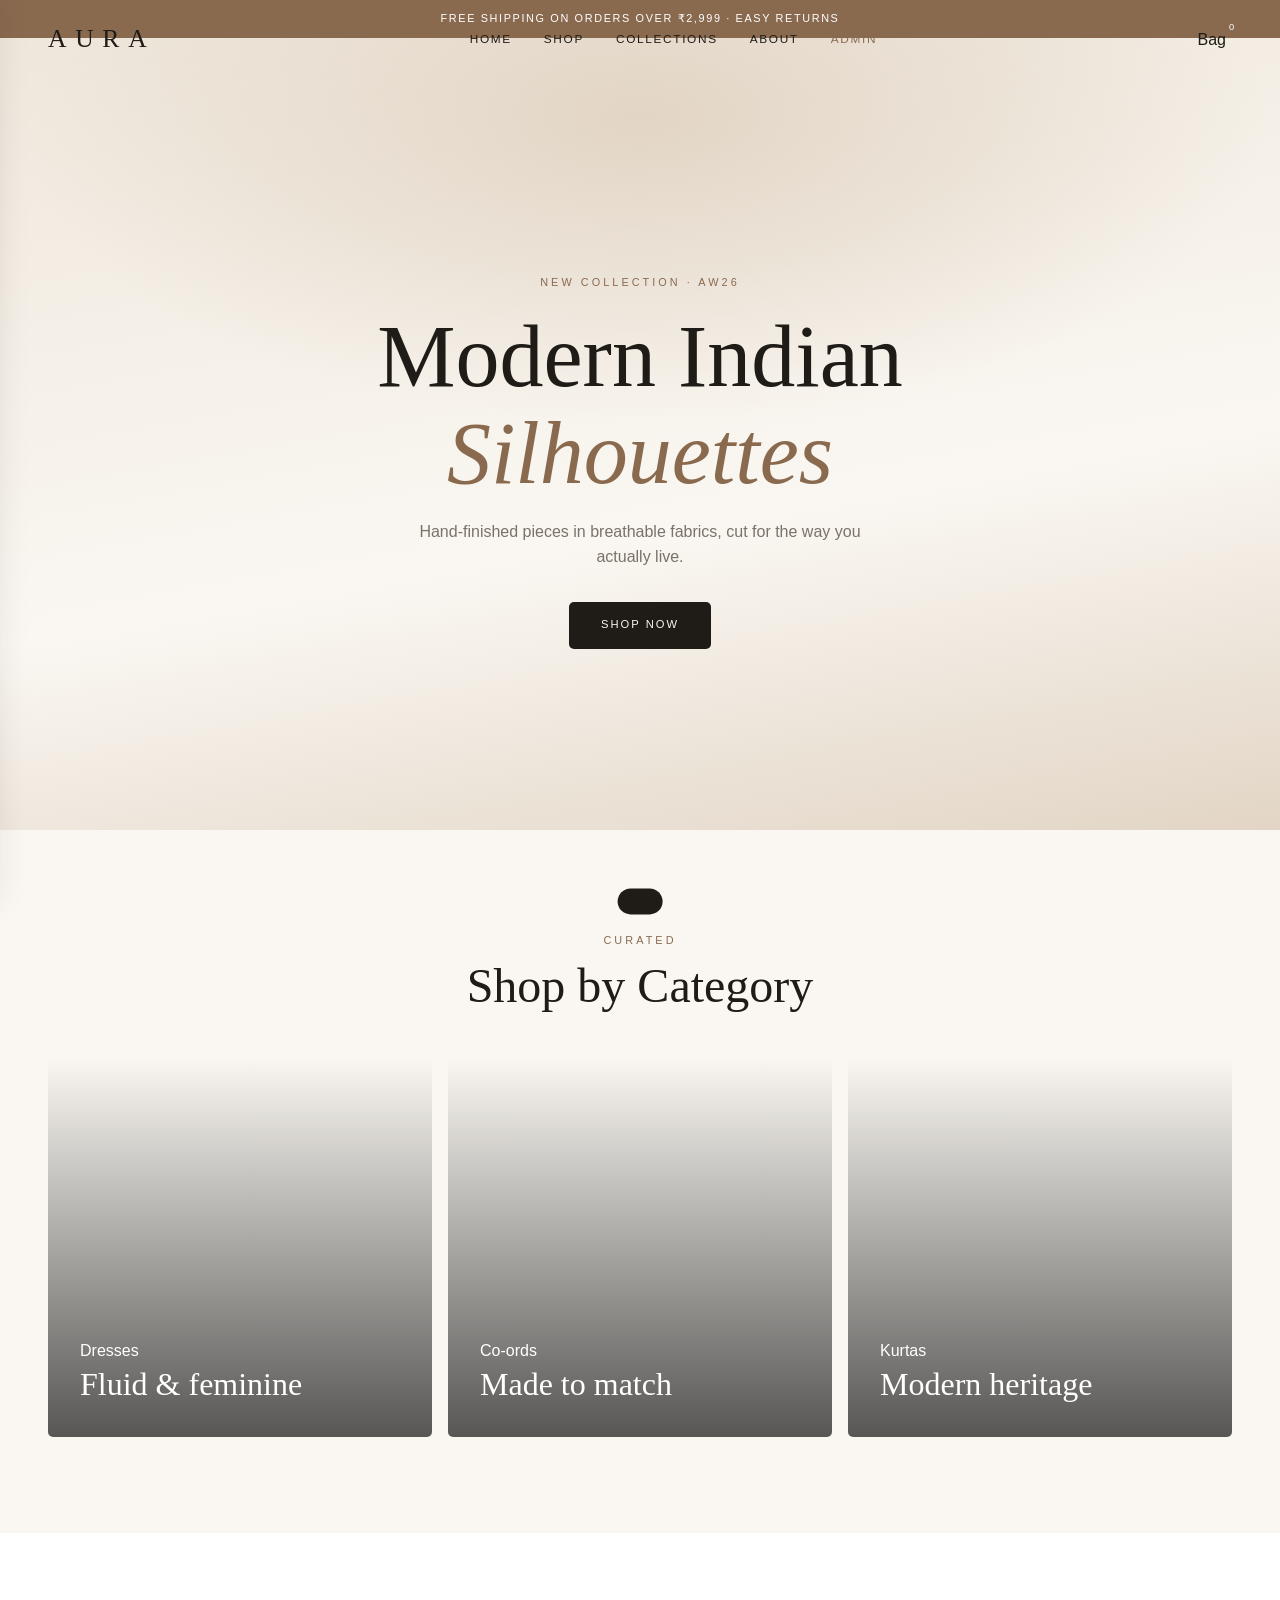
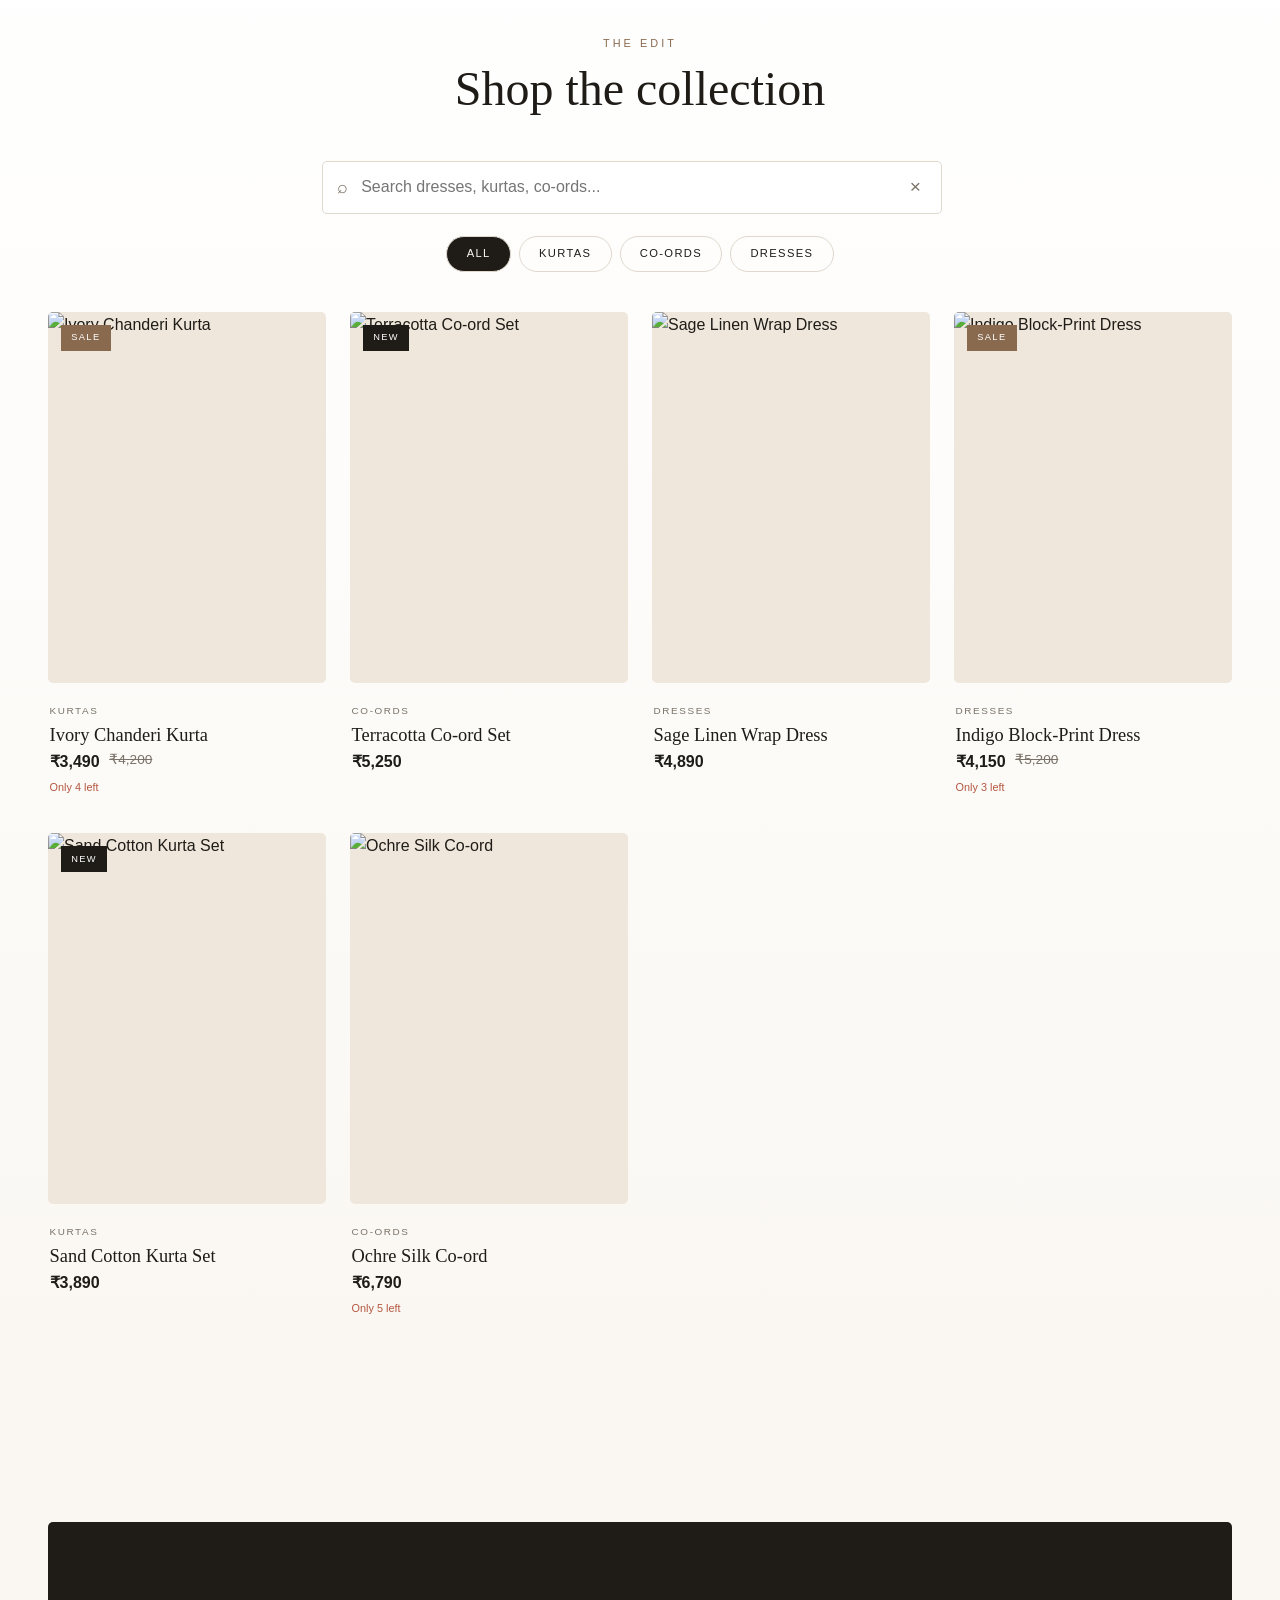
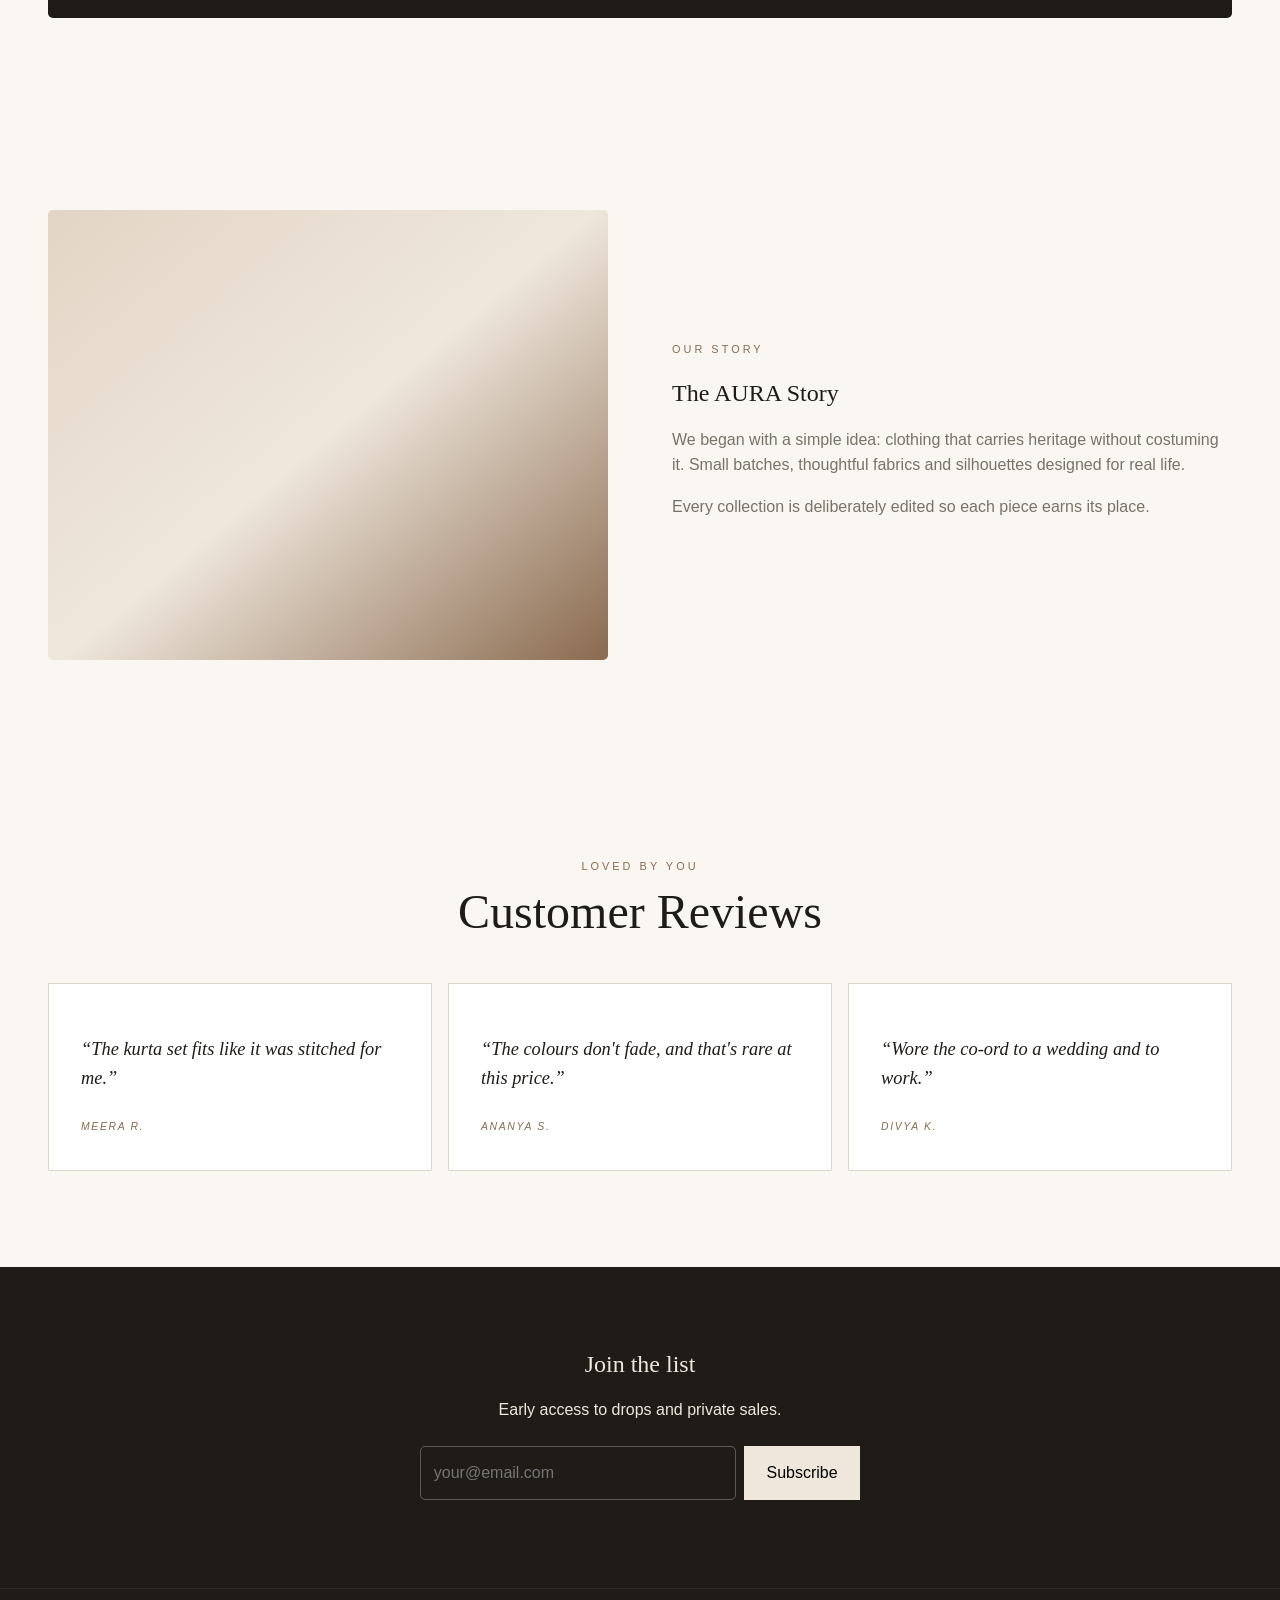
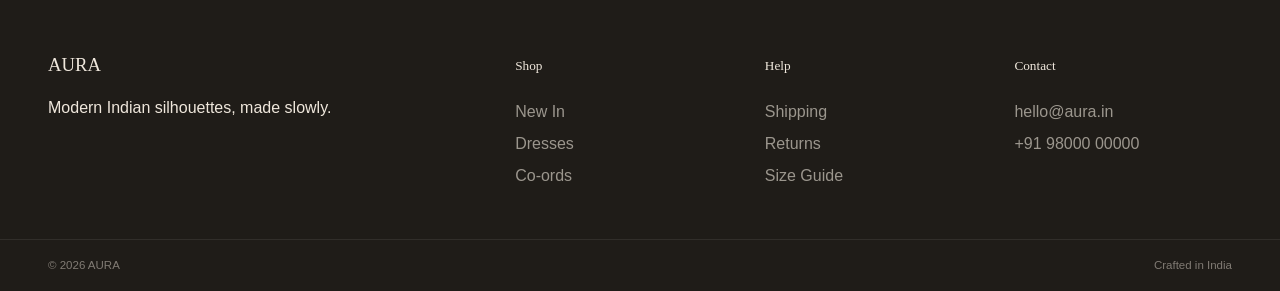
==== index.html @ de59f5c7 "second" ====
<!doctype html>
<html>
<head>
  <meta charset="utf-8">
  <meta name="viewport" content="width=device-width,initial-scale=1">
  <title>AURA — Modern Indian Silhouettes</title>
  <link rel="stylesheet" href="style.css">
</head>

<body>

<div class="promo-strip">
  Free shipping on orders over ₹2,999 · Easy returns
</div>

<header class="nav" id="nav">
  <div class="nav-inner">

    <button class="burger" id="menuBtn" aria-label="Open menu">☰</button>

    <a class="logo" href="#">AURA</a>

    <nav class="links">
      <a href="#">Home</a>
      <a href="#shop">Shop</a>
      <a href="#collections">Collections</a>
      <a href="#about">About</a>
      <a href="admin.html" class="admin-link">Admin</a>
    </nav>

    <button class="cart-btn" id="cartBtn">
      Bag <span class="cart-count" id="cartCount">0</span>
    </button>

  </div>
</header>

<section class="hero">
  <div class="hero-content">
    <span class="eyebrow">New Collection · AW26</span>

    <h1>
      Modern Indian<br>
      <em>Silhouettes</em>
    </h1>

    <p>
      Hand-finished pieces in breathable fabrics,
      cut for the way you actually live.
    </p>

    <a href="#shop" class="btn btn-solid">Shop Now</a>
  </div>
</section>

<section class="section" id="collections">

  <div class="section-head">
    <span class="eyebrow">Curated</span>
    <h2>Shop by Category</h2>
  </div>

  <div class="cat-grid">

    <a class="cat-card"
       style="background-image:url('https://images.unsplash.com/photo-1490481651871-ab68de25d43d?w=900&q=80')"
       href="#shop">

      <div>
        <span>Dresses</span>
        <h3>Fluid & feminine</h3>
      </div>

    </a>

    <a class="cat-card"
       style="background-image:url('https://images.unsplash.com/photo-1483985988355-763728e1935b?w=900&q=80')"
       href="#shop">

      <div>
        <span>Co-ords</span>
        <h3>Made to match</h3>
      </div>

    </a>

    <a class="cat-card"
       style="background-image:url('https://images.unsplash.com/photo-1524504388940-b1c1722653e1?w=900&q=80')"
       href="#shop">

      <div>
        <span>Kurtas</span>
        <h3>Modern heritage</h3>
      </div>

    </a>

  </div>

</section>


<section class="section alt" id="shop">

  <div class="section-head">
    <span class="eyebrow">The Edit</span>
    <h2>Shop the collection</h2>
  </div>

  <div class="shop-tools">

    <div class="search-wrap">
      <span>⌕</span>

      <input
        id="productSearch"
        type="search"
        placeholder="Search dresses, kurtas, co-ords..."
        autocomplete="off"
      >

      <button
        id="clearSearch"
        type="button"
        aria-label="Clear search">
        ×
      </button>

    </div>

    <span class="search-count" id="searchCount"></span>

  </div>

  <div class="filters" id="filters"></div>

  <div class="product-grid" id="productGrid"></div>

</section>


<section class="section">
  <div id="promo" class="promo"></div>
</section>


<section class="section story" id="about">

  <div class="story-img"></div>

  <div class="story-text">

    <span class="eyebrow">Our Story</span>

    <h2>The AURA Story</h2>

    <p>
      We began with a simple idea: clothing that carries heritage
      without costuming it. Small batches, thoughtful fabrics and
      silhouettes designed for real life.
    </p>

    <p>
      Every collection is deliberately edited so each piece earns
      its place.
    </p>

  </div>

</section>


<section class="section">

  <div class="section-head">
    <span class="eyebrow">Loved By You</span>
    <h2>Customer Reviews</h2>
  </div>

  <div class="reviews">

    <blockquote>
      <p>“The kurta set fits like it was stitched for me.”</p>
      <cite>Meera R.</cite>
    </blockquote>

    <blockquote>
      <p>“The colours don't fade, and that's rare at this price.”</p>
      <cite>Ananya S.</cite>
    </blockquote>

    <blockquote>
      <p>“Wore the co-ord to a wedding and to work.”</p>
      <cite>Divya K.</cite>
    </blockquote>

  </div>

</section>


<footer>

  <div class="newsletter">

    <h2>Join the list</h2>

    <p>
      Early access to drops and private sales.
    </p>

    <form
      class="nl-form"
      onsubmit="event.preventDefault();this.reset();alert('Subscribed ✓')">

      <input
        type="email"
        placeholder="your@email.com"
        required>

      <button>Subscribe</button>

    </form>

  </div>


  <div class="foot-grid">

    <div>
      <h3>AURA</h3>
      <p>Modern Indian silhouettes, made slowly.</p>
    </div>

    <div>
      <h5>Shop</h5>
      <a href="#shop">New In</a>
      <a href="#shop">Dresses</a>
      <a href="#shop">Co-ords</a>
    </div>

    <div>
      <h5>Help</h5>
      <a href="#">Shipping</a>
      <a href="#">Returns</a>
      <a href="#">Size Guide</a>
    </div>

    <div>
      <h5>Contact</h5>
      <a href="mailto:hello@aura.in">hello@aura.in</a>
      <a href="tel:+919800000000">+91 98000 00000</a>
    </div>

  </div>


  <div class="foot-bottom">
    <span>© 2026 AURA</span>
    <span>Crafted in India</span>
  </div>

</footer>


<!-- MOBILE MENU -->

<div class="mobile-menu" id="mobileMenu">

  <div class="mobile-menu-head">
    <strong>AURA</strong>
    <button id="closeMenu">×</button>
  </div>

  <a href="#">Home</a>
  <a href="#shop">Shop</a>
  <a href="#collections">Collections</a>
  <a href="#about">About</a>
  <a href="admin.html">Admin</a>

</div>


<!-- CART -->

<div class="overlay" id="overlay"></div>

<aside class="cart" id="cart">

  <div class="cart-head">
    <h3>Your Bag</h3>
    <button id="closeCart">×</button>
  </div>

  <div class="cart-body" id="cartBody"></div>

  <div class="cart-foot">

    <div class="cart-total">
      <span>Subtotal</span>
      <strong id="cartTotal">₹0</strong>
    </div>

    <button
      class="btn btn-solid"
      id="checkoutBtn"
      style="width:100%">
      Checkout via WhatsApp
    </button>

  </div>

</aside>


<!-- WHATSAPP CHECKOUT -->

<div class="checkout-modal" id="checkoutModal">

  <div class="checkout-card">

    <button class="modal-close" id="checkoutClose">×</button>

    <span class="eyebrow">Order on WhatsApp</span>

    <h2>Complete your order</h2>

    <p>
      Send your order to AURA on WhatsApp.
      We will confirm availability and share the
      payment / UPI details with you.
    </p>

    <label for="customerName">Name</label>
    <input
      id="customerName"
      placeholder="Your full name">

    <label for="customerPhone">Phone</label>
    <input
      id="customerPhone"
      type="tel"
      placeholder="10-digit mobile number">

    <label for="customerAddress">Delivery address</label>

    <textarea
      id="customerAddress"
      placeholder="House / street / city / PIN"></textarea>

    <button
      class="btn btn-solid"
      id="whatsappCheckout">
      Continue to WhatsApp
    </button>

    <small>
      No payment is collected on this demo checkout page.
    </small>

  </div>

</div>


<div class="toast" id="toast"></div>

<script src="app.js"></script>

</body>
</html>
---- style.css ----
/* AURA upgraded storefront + admin */
:root{--bone:#faf7f2;--sand:#efe7dc;--clay:#e2d5c5;--ink:#1f1c18;--muted:#7a7268;--line:#e0d8cd;--accent:#8a6a4f;--accent-dk:#6d523b;--sage:#9aa89a;--danger:#b4553f;--serif:'Cormorant Garamond',serif;--sans:'Jost',sans-serif;--r:5px}
*{box-sizing:border-box}html{scroll-behavior:smooth}body{margin:0;background:var(--bone);color:var(--ink);font-family:var(--sans);line-height:1.6}img{max-width:100%;display:block}a{text-decoration:none;color:inherit}button{font:inherit;cursor:pointer;border:0;background:none;color:inherit}
.eyebrow{font-size:.68rem;letter-spacing:.28em;text-transform:uppercase;color:var(--accent)}h1,h2,h3,h4,h5{font-family:var(--serif);font-weight:400;line-height:1.1}.btn{display:inline-block;padding:.9rem 2rem;letter-spacing:.18em;text-transform:uppercase;font-size:.7rem;border-radius:var(--r)}.btn-solid{background:var(--ink);color:var(--bone)}.btn-solid:hover{background:var(--accent)}
.nav{position:fixed;top:0;left:0;right:0;z-index:60;padding:1.2rem 0;transition:.3s}.nav.solid{background:#faf7f2ee;backdrop-filter:blur(12px);box-shadow:0 1px 0 var(--line)}.nav-inner{max-width:1280px;margin:auto;padding:0 3rem;display:flex;justify-content:space-between;align-items:center}.logo{font-family:var(--serif);font-size:1.6rem;letter-spacing:.34em}.links{display:flex;gap:2rem}.links a{font-size:.74rem;letter-spacing:.14em;text-transform:uppercase}.admin-link{color:var(--accent)}.cart-btn{position:relative}.cart-count{position:absolute;top:-7px;right:-8px;background:var(--accent);color:white;border-radius:20px;min-width:17px;height:17px;font-size:.58rem;display:grid;place-items:center}.burger{display:none}
.hero{min-height:88vh;display:grid;place-items:center;text-align:center;padding:7rem 1.2rem 4rem;background:radial-gradient(ellipse 70% 55% at 50% 10%,#e2d5c5,transparent 70%),linear-gradient(170deg,var(--sand),var(--bone) 60%,var(--clay))}.hero-content{max-width:720px}.hero h1{font-size:clamp(3rem,8vw,5.5rem);margin:1rem 0}.hero h1 em{color:var(--accent)}.hero p{max-width:480px;margin:0 auto 2rem;color:var(--muted)}
.section{max-width:1280px;margin:auto;padding:6rem 3rem}.section.alt{max-width:none;background:linear-gradient(#fff,var(--bone))}.section.alt>*{max-width:1280px;margin-left:auto;margin-right:auto}.section-head{text-align:center;margin-bottom:2.8rem}.section-head h2{font-size:3rem;margin:.5rem 0}.cat-grid{display:grid;grid-template-columns:repeat(3,1fr);gap:1rem}.cat-card{min-height:380px;background-size:cover;background-position:center;display:flex;align-items:end;padding:2rem;color:white;position:relative;overflow:hidden;border-radius:var(--r)}.cat-card:after{content:'';position:absolute;inset:0;background:linear-gradient(transparent,rgba(0,0,0,.65))}.cat-card div{position:relative;z-index:1}.cat-card h3{font-size:2rem;margin:.2rem 0}.filters{display:flex;justify-content:center;gap:.5rem;flex-wrap:wrap;margin-bottom:2.5rem}.chip{border:1px solid var(--line);padding:.5rem 1.2rem;border-radius:50px;font-size:.7rem;text-transform:uppercase;letter-spacing:.12em}.chip.on{background:var(--ink);color:var(--bone)}
.product-grid{display:grid;grid-template-columns:repeat(4,1fr);gap:1.5rem}.card-img{position:relative;aspect-ratio:3/4;overflow:hidden;background:var(--sand);border-radius:var(--r)}.card-img img{width:100%;height:100%;object-fit:cover;transition:.5s}.card:hover img{transform:scale(1.04)}.tag{position:absolute;z-index:2;top:.8rem;left:.8rem;background:var(--ink);color:white;padding:.35rem .65rem;font-size:.58rem;letter-spacing:.15em;text-transform:uppercase}.tag.sale{background:var(--accent)}.tag.limited{background:#6f765f}.add{position:absolute;z-index:3;bottom:.8rem;left:.8rem;right:.8rem;background:#faf7f2ee;padding:.8rem;text-transform:uppercase;letter-spacing:.16em;font-size:.65rem}.card-info{padding:.8rem .1rem}.card-cat{font-size:.62rem;letter-spacing:.16em;text-transform:uppercase;color:var(--muted)}.card-info h4{font-size:1.15rem;margin:.25rem 0}.price{display:flex;gap:.6rem}.price del{color:var(--muted);font-size:.85rem}.stock-note{font-size:.68rem;color:var(--danger);margin-top:.25rem}.promo{display:grid;grid-template-columns:1.3fr 1fr;gap:1rem;background:var(--ink);color:var(--bone);padding:3rem;border-radius:var(--r);align-items:center}.promo h2{font-size:3rem;margin:.5rem 0}.promo p{color:#efe7dcc0}.promo-media{min-height:260px;background-size:cover;background-position:center;border-radius:var(--r)}
.story{display:grid;grid-template-columns:1fr 1fr;gap:4rem;align-items:center}.story-img{min-height:450px;background:linear-gradient(140deg,var(--clay),var(--sand),var(--accent));border-radius:var(--r)}.story-text p{color:var(--muted)}
.reviews{display:grid;grid-template-columns:repeat(3,1fr);gap:1rem}blockquote{margin:0;background:#fff;border:1px solid var(--line);padding:2rem}blockquote p{font-family:var(--serif);font-size:1.15rem;font-style:italic}cite{font-size:.65rem;letter-spacing:.16em;text-transform:uppercase;color:var(--accent)}
footer{background:var(--ink);color:var(--sand)}.newsletter{text-align:center;padding:4rem 1rem;border-bottom:1px solid #ffffff14}.nl-form{display:flex;max-width:440px;margin:1.5rem auto;gap:.5rem}.nl-form input{flex:1;background:transparent;border:1px solid #ffffff44;padding:.8rem;color:white}.nl-form button{background:var(--sand);padding:.8rem 1.4rem;color:black}.foot-grid{max-width:1280px;margin:auto;padding:3rem;display:grid;grid-template-columns:2fr 1fr 1fr 1fr;gap:2rem}.foot-grid a{display:block;color:#efe7dc99;padding:.2rem 0}.foot-bottom{max-width:1280px;margin:auto;padding:1rem 3rem;border-top:1px solid #ffffff14;display:flex;justify-content:space-between;color:#efe7dc77;font-size:.72rem}
.overlay{position:fixed;inset:0;background:#1f1c1870;opacity:0;pointer-events:none;z-index:80;transition:.3s}.overlay.on{opacity:1;pointer-events:auto}.cart{position:fixed;right:0;top:0;bottom:0;width:min(420px,100%);background:var(--bone);z-index:90;transform:translateX(100%);transition:.4s;display:flex;flex-direction:column}.cart.on{transform:none}.cart-head,.cart-foot{padding:1.3rem 1.5rem;border-bottom:1px solid var(--line)}.cart-body{flex:1;overflow:auto;padding:1rem 1.5rem}.cart-item{display:flex;gap:1rem;padding:1rem 0;border-bottom:1px solid var(--line)}.cart-item img{width:65px;height:85px;object-fit:cover}.cart-total{display:flex;justify-content:space-between;margin-bottom:1rem}
.toast{position:fixed;bottom:1.5rem;left:50%;transform:translate(-50%,150%);background:var(--ink);color:var(--bone);padding:.8rem 1.4rem;border-radius:50px;z-index:200;transition:.3s}.toast.on{transform:translate(-50%,0)}

.promo-strip{background:var(--accent);color:white;text-align:center;padding:.65rem;font-size:.68rem;letter-spacing:.15em;text-transform:uppercase}
.detail{max-width:1200px;margin:auto;padding:8rem 3rem 5rem;display:grid;grid-template-columns:1.1fr .9fr;gap:4rem}.gallery-main{aspect-ratio:4/5;background:var(--sand);overflow:hidden}.gallery-main img{width:100%;height:100%;object-fit:cover}.thumbs{display:flex;gap:.6rem;margin-top:.7rem;overflow:auto}.thumbs button{width:76px;height:96px;flex:0 0 auto;border:1px solid transparent;padding:0}.thumbs button.active{border-color:var(--accent)}.thumbs img{width:100%;height:100%;object-fit:cover}.detail-info h1{font-size:3.2rem;margin:.5rem 0}.detail-price{font-size:1.2rem;margin:1rem 0}.detail-old{color:var(--muted);text-decoration:line-through;margin-left:.5rem}.detail-desc{color:var(--muted);margin:1.5rem 0}.stock{padding:.7rem 1rem;background:#f0e8df;margin:1rem 0;font-size:.75rem}.qty-row{display:flex;gap:.7rem;margin:1rem 0}.qty-control{display:flex;border:1px solid var(--line)}.qty-control button,.qty-control span{width:38px;height:46px;display:grid;place-items:center}.size-grid{display:flex;gap:.5rem;flex-wrap:wrap}.size-btn{border:1px solid var(--line);padding:.6rem 1rem}.size-btn.active{border-color:var(--ink);background:var(--ink);color:white}.related{padding-top:1rem}

.admin-body{background:var(--bone)}.abar{position:sticky;top:0;z-index:30;background:var(--ink);color:var(--sand);padding:1rem 3rem;display:flex;align-items:center;justify-content:space-between}.abar .logo{font-size:1.25rem}.wrap-admin{max-width:1380px;margin:auto;padding:2rem 3rem}.admin-nav{display:flex;gap:.5rem;overflow:auto;margin-bottom:1.5rem}.admin-tab{padding:.65rem 1rem;border:1px solid var(--line);font-size:.68rem;letter-spacing:.12em;text-transform:uppercase;white-space:nowrap}.admin-tab.on{background:var(--ink);color:var(--bone)}.dashboard{display:grid;grid-template-columns:repeat(5,1fr);gap:.8rem;margin-bottom:1.5rem}.stat{background:white;border:1px solid var(--line);padding:1.1rem;border-radius:var(--r)}.stat strong{display:block;font-family:var(--serif);font-size:1.8rem;color:var(--accent)}.stat span{font-size:.62rem;letter-spacing:.15em;text-transform:uppercase;color:var(--muted)}.admin-grid{display:grid;grid-template-columns:380px 1fr;gap:1.2rem}.panel{background:white;border:1px solid var(--line);border-radius:var(--r);padding:1.4rem}.panel h2{font-size:1.6rem;margin:0 0 .25rem}.sub{color:var(--muted);font-size:.78rem;margin-bottom:1rem}label{display:block;font-size:.62rem;letter-spacing:.15em;text-transform:uppercase;color:var(--muted);margin:.8rem 0 .3rem}input,select,textarea{width:100%;padding:.7rem .8rem;border:1px solid var(--line);background:var(--bone);font:inherit;color:var(--ink);border-radius:var(--r)}textarea{min-height:90px;resize:vertical}.row{display:grid;grid-template-columns:1fr 1fr;gap:.7rem}.btn-row{display:flex;gap:.5rem;margin-top:1rem}.btn-row button{flex:1;padding:.8rem;text-transform:uppercase;font-size:.65rem;letter-spacing:.14em}.primary{background:var(--ink);color:white}.secondary{border:1px solid var(--line)}.image-list{display:grid;gap:.5rem}.image-row{display:grid;grid-template-columns:1fr 70px;gap:.5rem;align-items:center}.image-row img{width:70px;height:80px;object-fit:cover}.table-wrap{overflow:auto}table{width:100%;border-collapse:collapse;background:white}th{font-size:.6rem;letter-spacing:.14em;text-transform:uppercase;color:var(--muted);background:var(--bone);padding:.8rem;text-align:left}td{border-top:1px solid var(--line);padding:.7rem;font-size:.8rem;vertical-align:middle}td img{width:45px;height:58px;object-fit:cover}.mini{border:1px solid var(--line);padding:.35rem .6rem;font-size:.62rem;text-transform:uppercase;margin:.1rem}.danger:hover{border-color:var(--danger);color:var(--danger)}.campaign-card{border:1px solid var(--line);padding:1rem;margin-bottom:.7rem}.campaign-card strong{font-family:var(--serif);font-size:1.2rem}.campaign-meta{font-size:.7rem;color:var(--muted)}.switch{width:42px;height:23px;border-radius:20px;background:var(--line);position:relative}.switch:after{content:'';position:absolute;width:17px;height:17px;left:3px;top:3px;background:white;border-radius:50%;transition:.2s}.switch.on{background:var(--sage)}.switch.on:after{transform:translateX(19px)}
@media(max-width:950px){.product-grid{grid-template-columns:repeat(2,1fr)}.admin-grid,.detail,.promo,.story{grid-template-columns:1fr}.dashboard{grid-template-columns:repeat(2,1fr)}.cat-grid,.reviews{grid-template-columns:1fr}.nav-inner,.foot-grid,.wrap-admin{padding-left:1.2rem;padding-right:1.2rem}.links{display:none}.burger{display:block}.section{padding:4rem 1.2rem}}
@media(max-width:600px){.product-grid{grid-template-columns:repeat(2,1fr);gap:.7rem}.dashboard{grid-template-columns:1fr 1fr}.detail{padding:7rem 1rem 3rem}.detail-info h1{font-size:2.4rem}.nl-form{flex-direction:column}}

/* ===== AURA FUNCTIONAL UI ADDITIONS — PRESERVE ORIGINAL VISUAL STYLE ===== */

/* Search */
.shop-tools{
  max-width:1280px;
  margin:0 auto 1.4rem;
  display:flex;
  align-items:center;
  justify-content:center;
  gap:1rem;
}
.search-wrap{
  width:min(620px,100%);
  display:flex;
  align-items:center;
  gap:.6rem;
  border:1px solid var(--line);
  background:#fff;
  padding:0 .9rem;
  border-radius:var(--r);
}
.search-wrap span{
  color:var(--muted);
  font-size:1.15rem;
}
.search-wrap input{
  flex:1;
  min-width:0;
  border:0;
  outline:0;
  background:transparent;
  padding:.8rem .2rem;
  font:inherit;
  color:var(--ink);
}
.search-wrap input:focus{box-shadow:none}
.search-wrap button{
  color:var(--muted);
  font-size:1.2rem;
  padding:.2rem .35rem;
}
.search-count{
  color:var(--muted);
  font-size:.68rem;
  letter-spacing:.08em;
  white-space:nowrap;
}
.no-results{
  grid-column:1/-1;
  text-align:center;
  padding:4rem 1rem;
  border:1px solid var(--line);
  background:#fff;
}
.no-results h3{font-size:2rem;margin:.2rem 0}
.no-results p{color:var(--muted);margin:.3rem 0 1.2rem}

/* Mobile drawer — same AURA palette and typography */
.mobile-menu{
  position:fixed;
  top:0;
  left:0;
  bottom:0;
  width:min(340px,86vw);
  z-index:100;
  background:var(--bone);
  padding:1.4rem 1.2rem;
  transform:translateX(-105%);
  transition:transform .3s ease;
  box-shadow:10px 0 35px rgba(31,28,24,.12);
  overflow-y:auto;
}
.mobile-menu.on{transform:translateX(0)}
.mobile-menu-head{
  display:flex;
  align-items:center;
  justify-content:space-between;
  padding:.2rem 0 1.2rem;
  border-bottom:1px solid var(--line);
  margin-bottom:.5rem;
}
.mobile-menu-head strong{
  font-family:var(--serif);
  font-size:1.5rem;
  letter-spacing:.24em;
  font-weight:400;
}
.mobile-menu-head button{
  font-size:1.7rem;
  line-height:1;
  padding:.2rem .35rem;
}
.mobile-menu a{
  display:block;
  padding:1rem .2rem;
  border-bottom:1px solid var(--line);
  font-size:.72rem;
  letter-spacing:.15em;
  text-transform:uppercase;
}
.mobile-menu a:hover{color:var(--accent)}

/* WhatsApp checkout modal */
.checkout-modal{
  position:fixed;
  inset:0;
  z-index:120;
  display:grid;
  place-items:center;
  padding:1rem;
  background:#1f1c1870;
  opacity:0;
  visibility:hidden;
  pointer-events:none;
  transition:.25s ease;
}
.checkout-modal.on{
  opacity:1;
  visibility:visible;
  pointer-events:auto;
}
.checkout-card{
  position:relative;
  width:min(500px,100%);
  max-height:92vh;
  overflow:auto;
  background:var(--bone);
  border:1px solid var(--line);
  border-radius:var(--r);
  padding:2rem;
  box-shadow:0 20px 60px rgba(31,28,24,.18);
}
.checkout-card h2{
  font-size:2.5rem;
  margin:.45rem 0;
}
.checkout-card p{
  color:var(--muted);
  font-size:.82rem;
  line-height:1.7;
}
.checkout-card label{
  margin-top:1rem;
}
.checkout-card input,
.checkout-card textarea{
  background:#fff;
}
.checkout-card textarea{min-height:105px}
.checkout-card .btn{
  width:100%;
  margin-top:1.1rem;
}
.checkout-card small{
  display:block;
  margin-top:.7rem;
  color:var(--muted);
  font-size:.65rem;
}
.modal-close{
  position:absolute;
  top:.8rem;
  right:.9rem;
  font-size:1.5rem;
  padding:.25rem;
}

/* Keep filter row usable on narrow screens */
@media(max-width:600px){
  .shop-tools{
    display:block;
    margin-bottom:1rem;
  }
  .search-wrap{width:100%}
  .search-count{
    display:block;
    margin-top:.55rem;
  }
  .filters{
    justify-content:flex-start;
    flex-wrap:nowrap;
    overflow-x:auto;
    overflow-y:hidden;
    padding-bottom:.4rem;
    scrollbar-width:none;
  }
  .filters::-webkit-scrollbar{display:none}
  .chip{flex:0 0 auto}

  .cart{
    width:min(420px,92vw);
  }
  .checkout-card{
    padding:1.5rem;
  }
  .checkout-card h2{
    font-size:2.15rem;
  }
}

/* Extra-small phones: preserve two-column catalogue without crushing cards */
@media(max-width:380px){
  .product-grid{gap:.55rem}
  .card-info h4{font-size:1rem}
  .price{font-size:.9rem}
  .card-cat{font-size:.56rem}
}
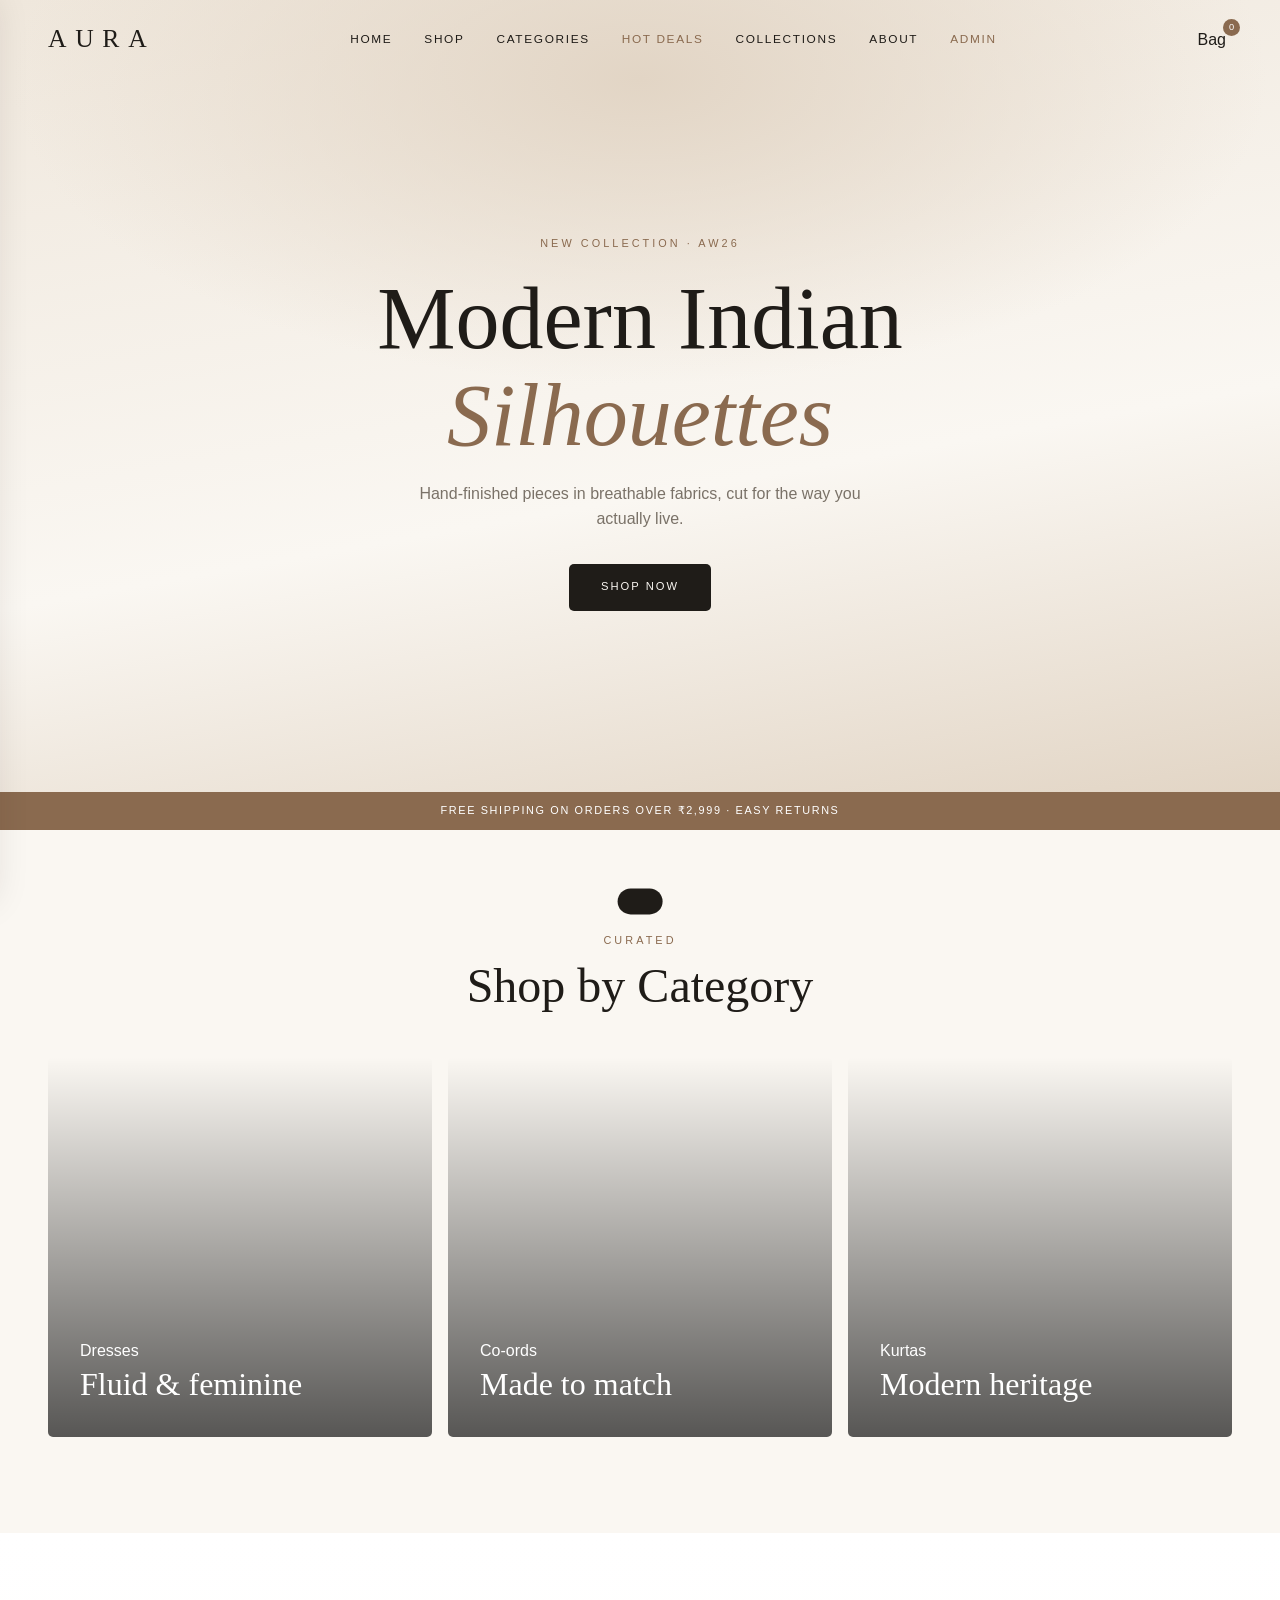
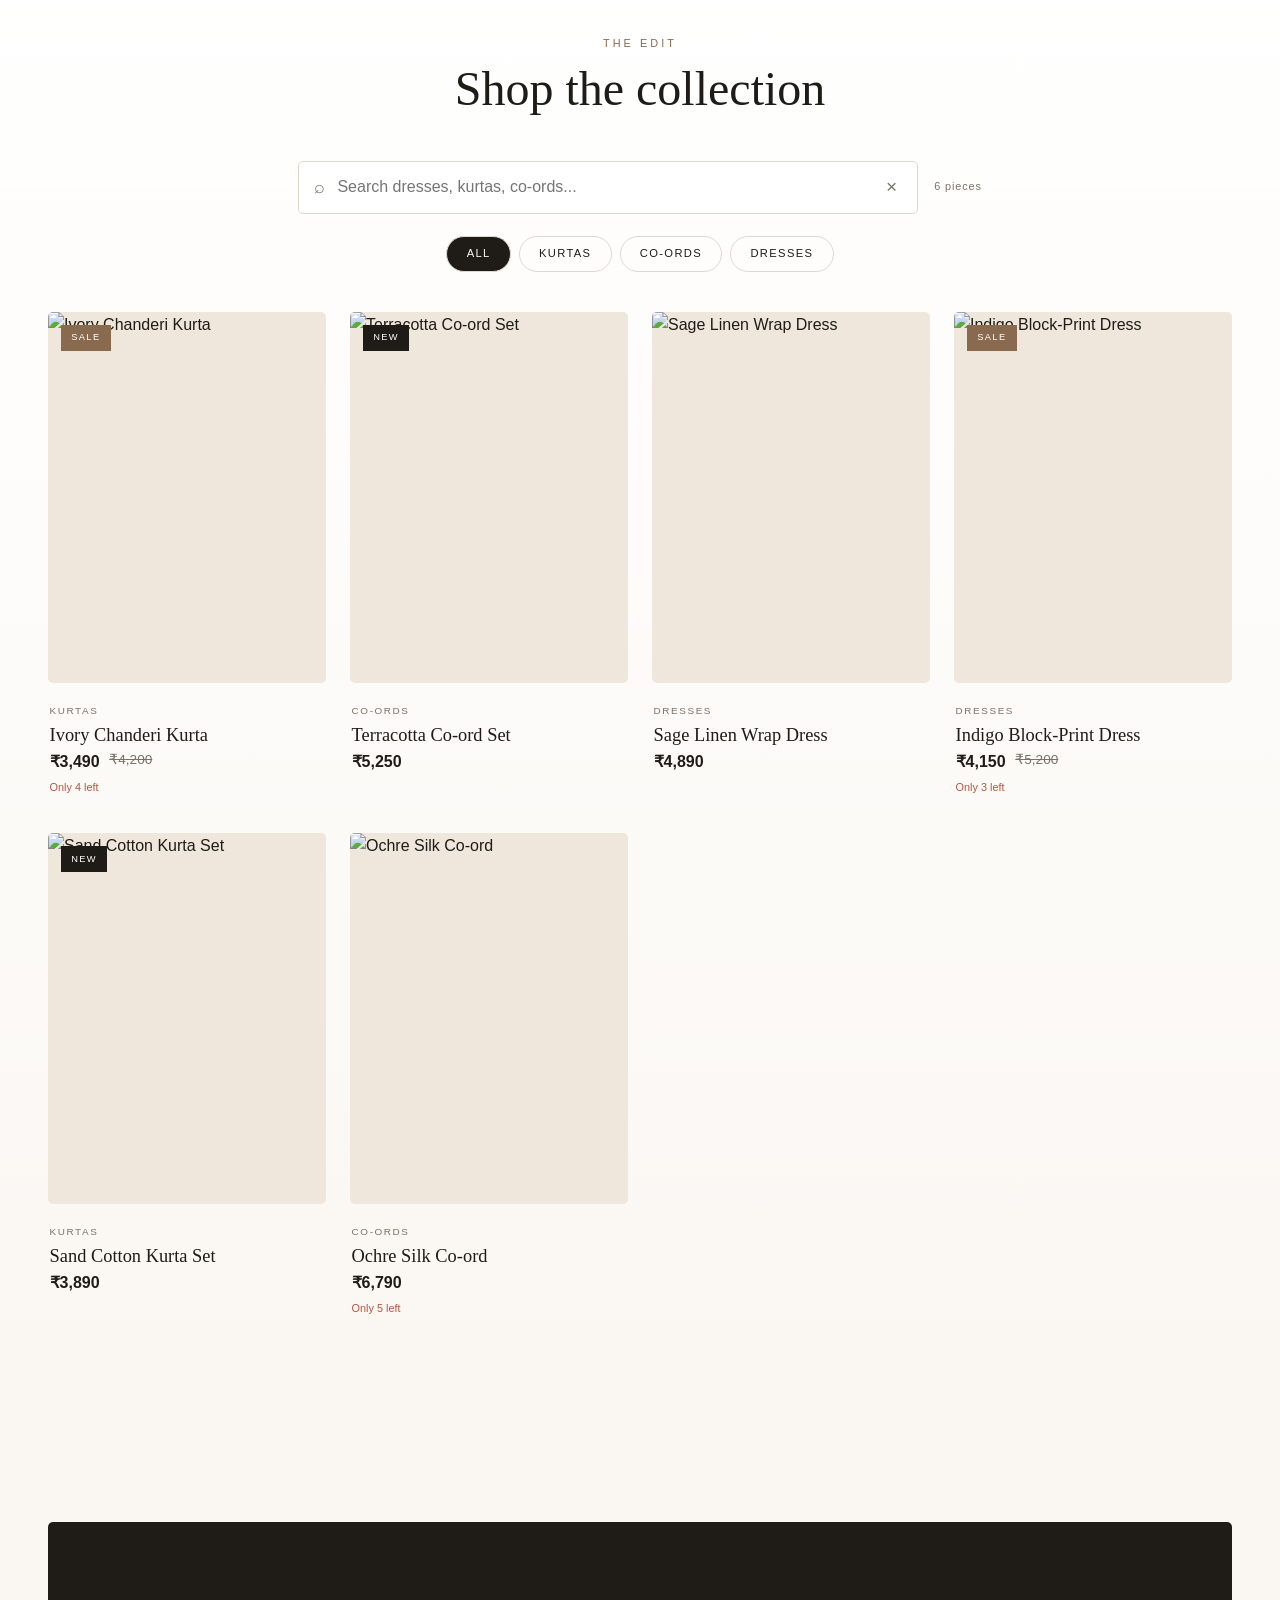
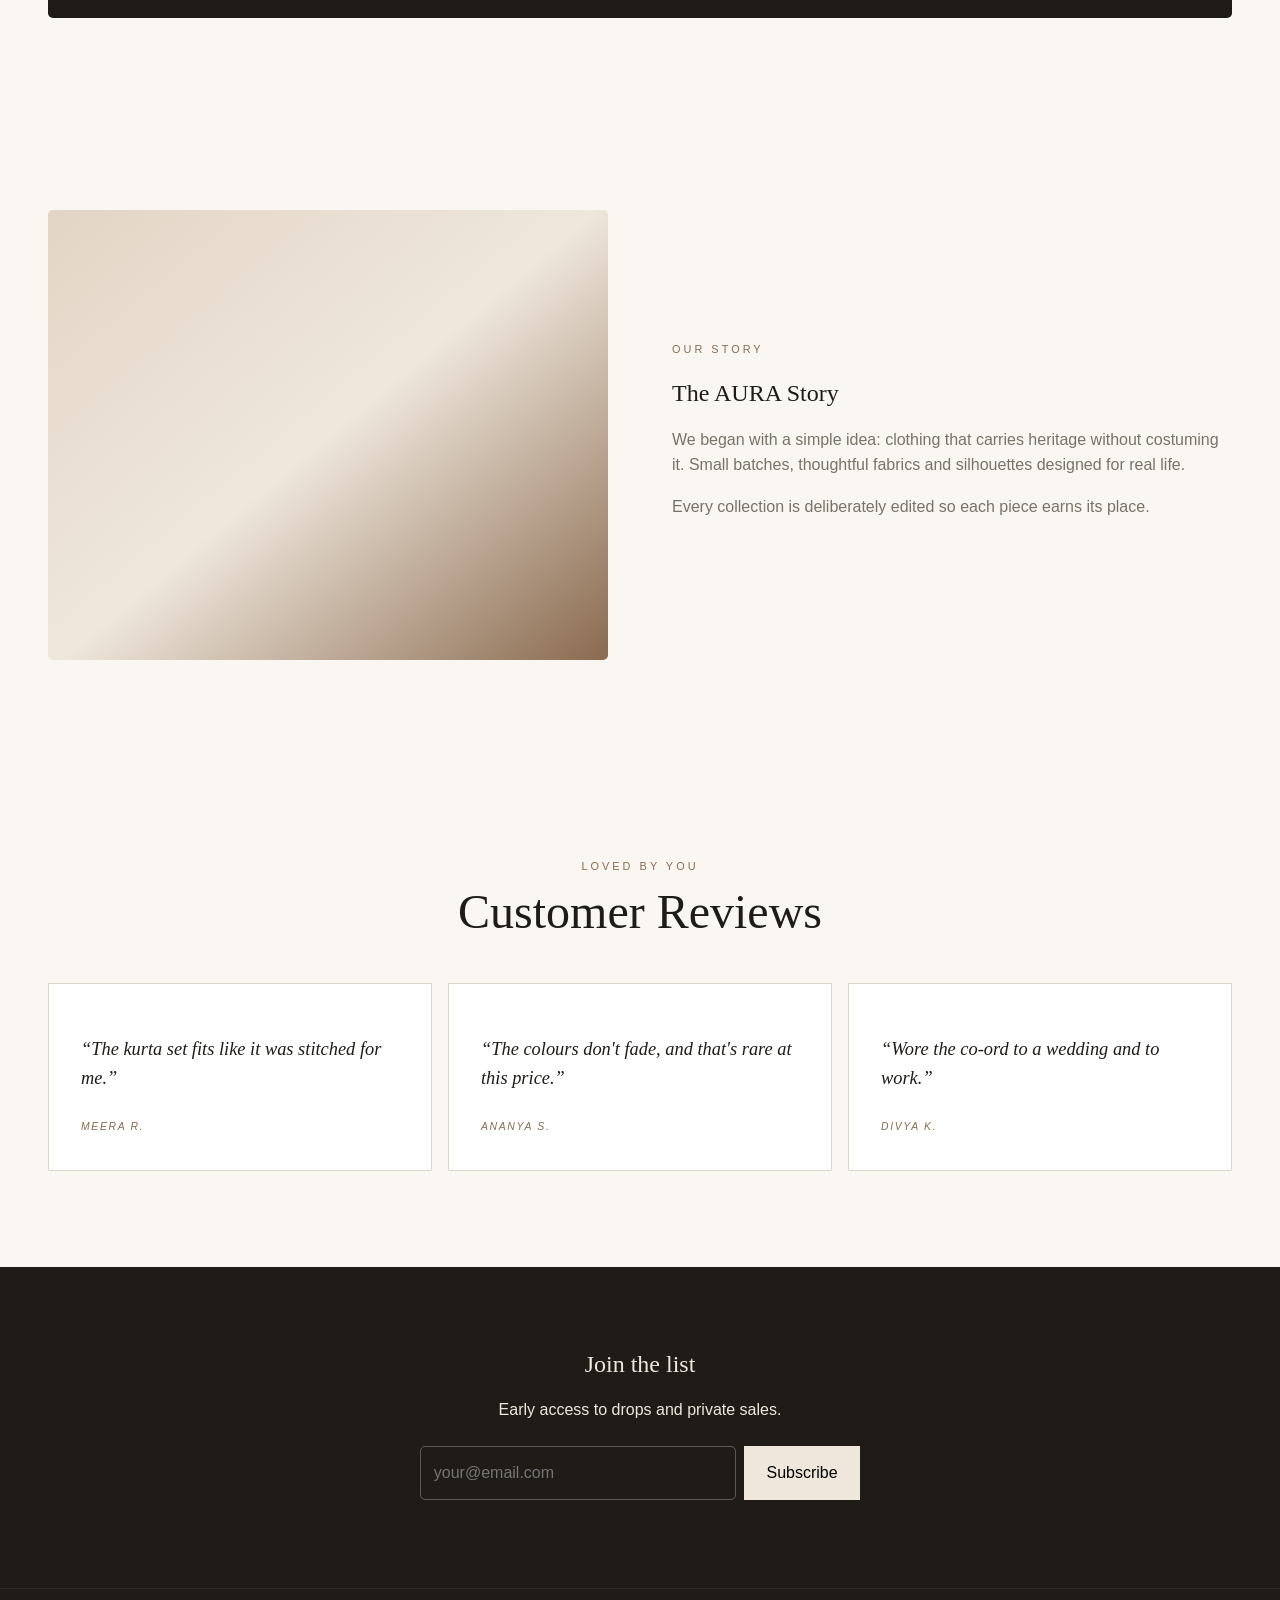
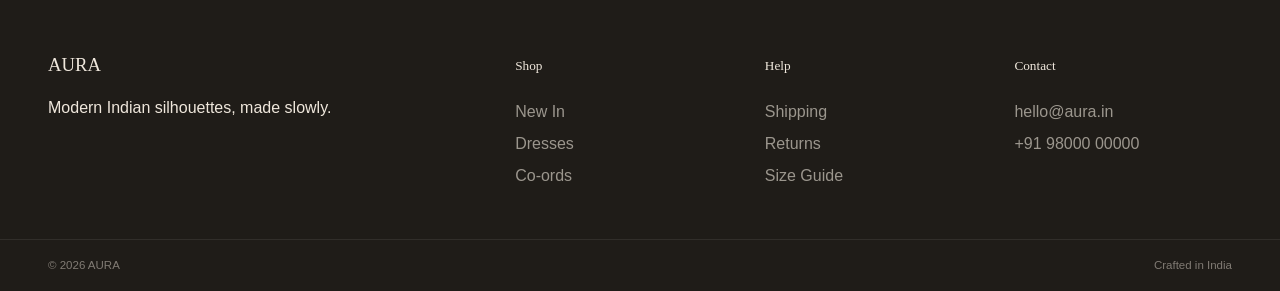
==== commit 21dbe47c: "3rd" ====
--- a/index.html
+++ b/index.html
@@ -9,9 +9,7 @@
 
 <body>
 
-<div class="promo-strip">
-  Free shipping on orders over ₹2,999 · Easy returns
-</div>
+
 
 <header class="nav" id="nav">
   <div class="nav-inner">
@@ -23,6 +21,8 @@
     <nav class="links">
       <a href="#">Home</a>
       <a href="#shop">Shop</a>
+      <button class="nav-category-btn" type="button" data-category-toggle>Categories</button>
+      <a href="hot-deals.html" class="hot-deals-link">Hot Deals</a>
       <a href="#collections">Collections</a>
       <a href="#about">About</a>
       <a href="admin.html" class="admin-link">Admin</a>
@@ -50,9 +50,22 @@
     </p>
 
     <a href="#shop" class="btn btn-solid">Shop Now</a>
-  </div>
-</section>
-
+    <div></div>
+    
+  </div>
+</section>
+<div class="promo-strip">
+  Free shipping on orders over ₹2,999 · Easy returns
+</div>
+
+<!-- DESKTOP CATEGORIES -->
+<div class="category-panel" id="categoryPanel">
+  <div class="category-panel-inner">
+    <div><strong>Women</strong><span>Everyday and occasion dressing</span><button data-category="Dresses">Dresses</button><button data-category="Kurtas">Kurtas</button><button data-category="Co-ords">Co-ords</button></div>
+    <div><strong>Collections</strong><span>Browse the AURA edit</span><button data-category="Dresses">Dresses</button><button data-category="Co-ords">Co-ords</button><button data-category="Kurtas">Kurtas</button></div>
+    <div><strong>Shop</strong><span>Quick ways to explore</span><button data-category="All">All pieces</button><button data-open-hot-deals>Hot Deals</button><a href="#collections">Shop by category</a></div>
+  </div>
+</div>
 <section class="section" id="collections">
 
   <div class="section-head">
@@ -274,6 +287,7 @@
 
   <a href="#">Home</a>
   <a href="#shop">Shop</a>
+  <div class="mobile-category-group"><button class="mobile-category-toggle" type="button">Categories <span>+</span></button><div class="mobile-category-list"><button data-category="Dresses">Dresses</button><button data-category="Kurtas">Kurtas</button><button data-category="Co-ords">Co-ords</button><button data-category="All">All pieces</button><a href="hot-deals.html">Hot Deals</a></div></div>
   <a href="#collections">Collections</a>
   <a href="#about">About</a>
   <a href="admin.html">Admin</a>
@@ -342,11 +356,23 @@
       type="tel"
       placeholder="10-digit mobile number">
 
+    <label for="customerEmail">Email</label>
+    <input id="customerEmail" type="email" placeholder="you@example.com">
+
     <label for="customerAddress">Delivery address</label>
 
     <textarea
       id="customerAddress"
-      placeholder="House / street / city / PIN"></textarea>
+      placeholder="House / street / area"></textarea>
+
+    <label for="customerCity">City *</label>
+    <input id="customerCity" placeholder="City">
+
+    <label for="customerState">State *</label>
+    <input id="customerState" placeholder="State">
+
+    <label for="customerPin">PIN *</label>
+    <input id="customerPin" inputmode="numeric" maxlength="6" placeholder="6-digit PIN">
 
     <button
       class="btn btn-solid"
--- a/style.css
+++ b/style.css
@@ -226,3 +226,36 @@
   .price{font-size:.9rem}
   .card-cat{font-size:.56rem}
 }
+
+/* ===== CATEGORY NAVIGATION + HOT DEALS — SAME AURA STYLING ===== */
+body{overflow-x:hidden}
+.nav-category-btn{font-size:.74rem;letter-spacing:.14em;text-transform:uppercase;padding:0;color:inherit}
+.hot-deals-link{color:var(--accent)!important}
+.category-panel{position:fixed;top:78px;left:0;right:0;z-index:55;background:var(--bone);border-top:1px solid var(--line);border-bottom:1px solid var(--line);box-shadow:0 18px 40px rgba(31,28,24,.12);opacity:0;visibility:hidden;pointer-events:none;transform:translateY(-8px);transition:.22s ease}
+.category-panel.on{opacity:1;visibility:visible;pointer-events:auto;transform:none}
+.category-panel-inner{max-width:1280px;margin:auto;padding:1.8rem 3rem;display:grid;grid-template-columns:repeat(3,1fr);gap:2rem}
+.category-panel-inner>div{display:flex;flex-direction:column;align-items:flex-start}
+.category-panel-inner strong{font-family:var(--serif);font-size:1.25rem;font-weight:400;margin-bottom:.15rem}
+.category-panel-inner span{font-size:.65rem;color:var(--muted);margin-bottom:.55rem}
+.category-panel-inner button,.category-panel-inner a{font-size:.7rem;letter-spacing:.1em;text-transform:uppercase;padding:.28rem 0;color:var(--ink)}
+.category-panel-inner button:hover,.category-panel-inner a:hover{color:var(--accent)}
+.mobile-category-group{border-bottom:1px solid var(--line)}
+.mobile-category-toggle{display:flex!important;width:100%;justify-content:space-between;align-items:center;padding:1rem .2rem!important;border:0!important}
+.mobile-category-list{display:none;padding:0 0 .5rem .8rem}
+.mobile-category-group.on .mobile-category-list{display:block}
+.mobile-category-list button,.mobile-category-list a{display:block;width:100%;text-align:left;padding:.7rem .2rem;border:0;font-size:.68rem;letter-spacing:.12em;text-transform:uppercase;color:var(--muted)}
+.mobile-category-list button:hover,.mobile-category-list a:hover{color:var(--accent)}
+.deals-page{padding-top:10rem;min-height:70vh}
+.deals-intro{color:var(--muted);max-width:520px;margin:.8rem auto 1rem}
+.deals-page .section-head h1{font-size:clamp(3rem,7vw,5rem);margin:.5rem 0}
+.deals-page .product-grid{margin-top:2rem}
+
+@media(max-width:950px){
+  .category-panel{display:none}
+  .nav-category-btn,.hot-deals-link{display:none}
+}
+@media(max-width:600px){
+  .deals-page{padding-top:7rem;padding-left:1rem;padding-right:1rem}
+  .deals-page .section-head{margin-bottom:1.8rem}
+  .deals-page .product-grid{margin-top:1rem}
+}
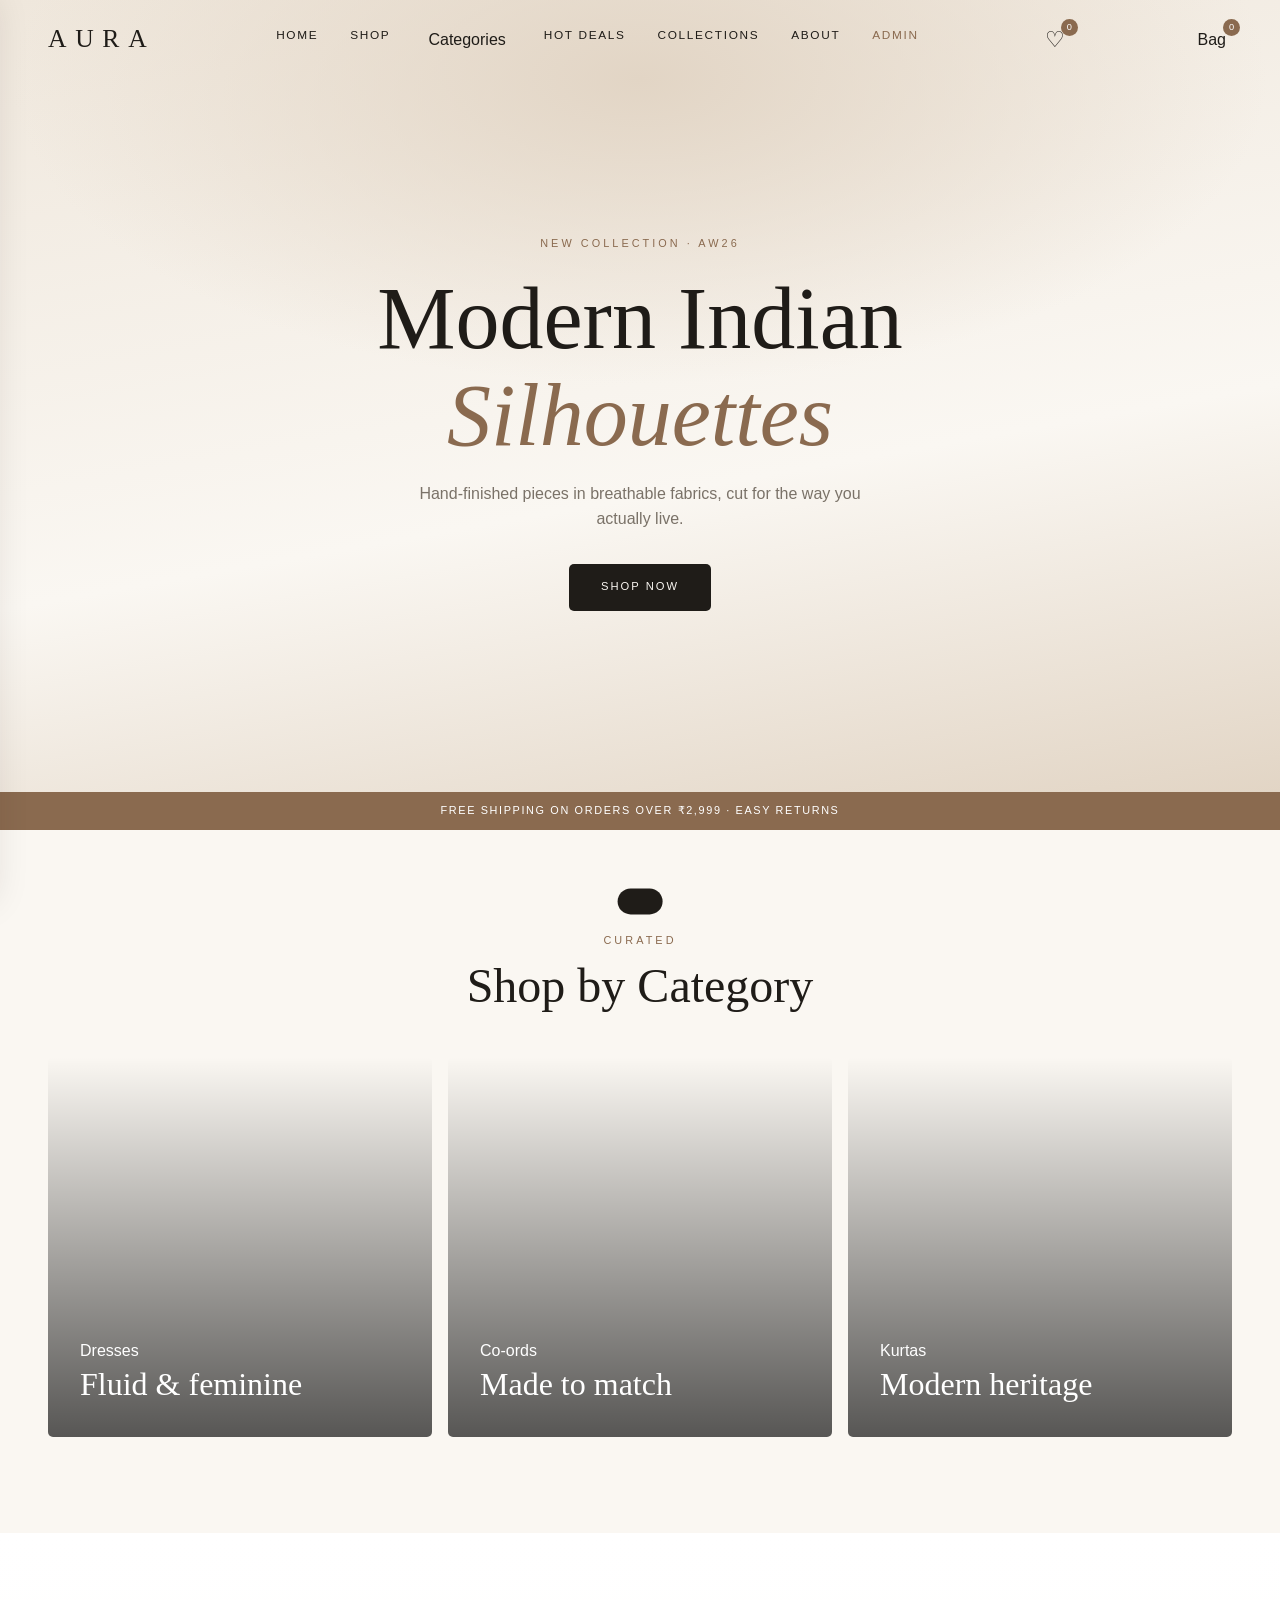
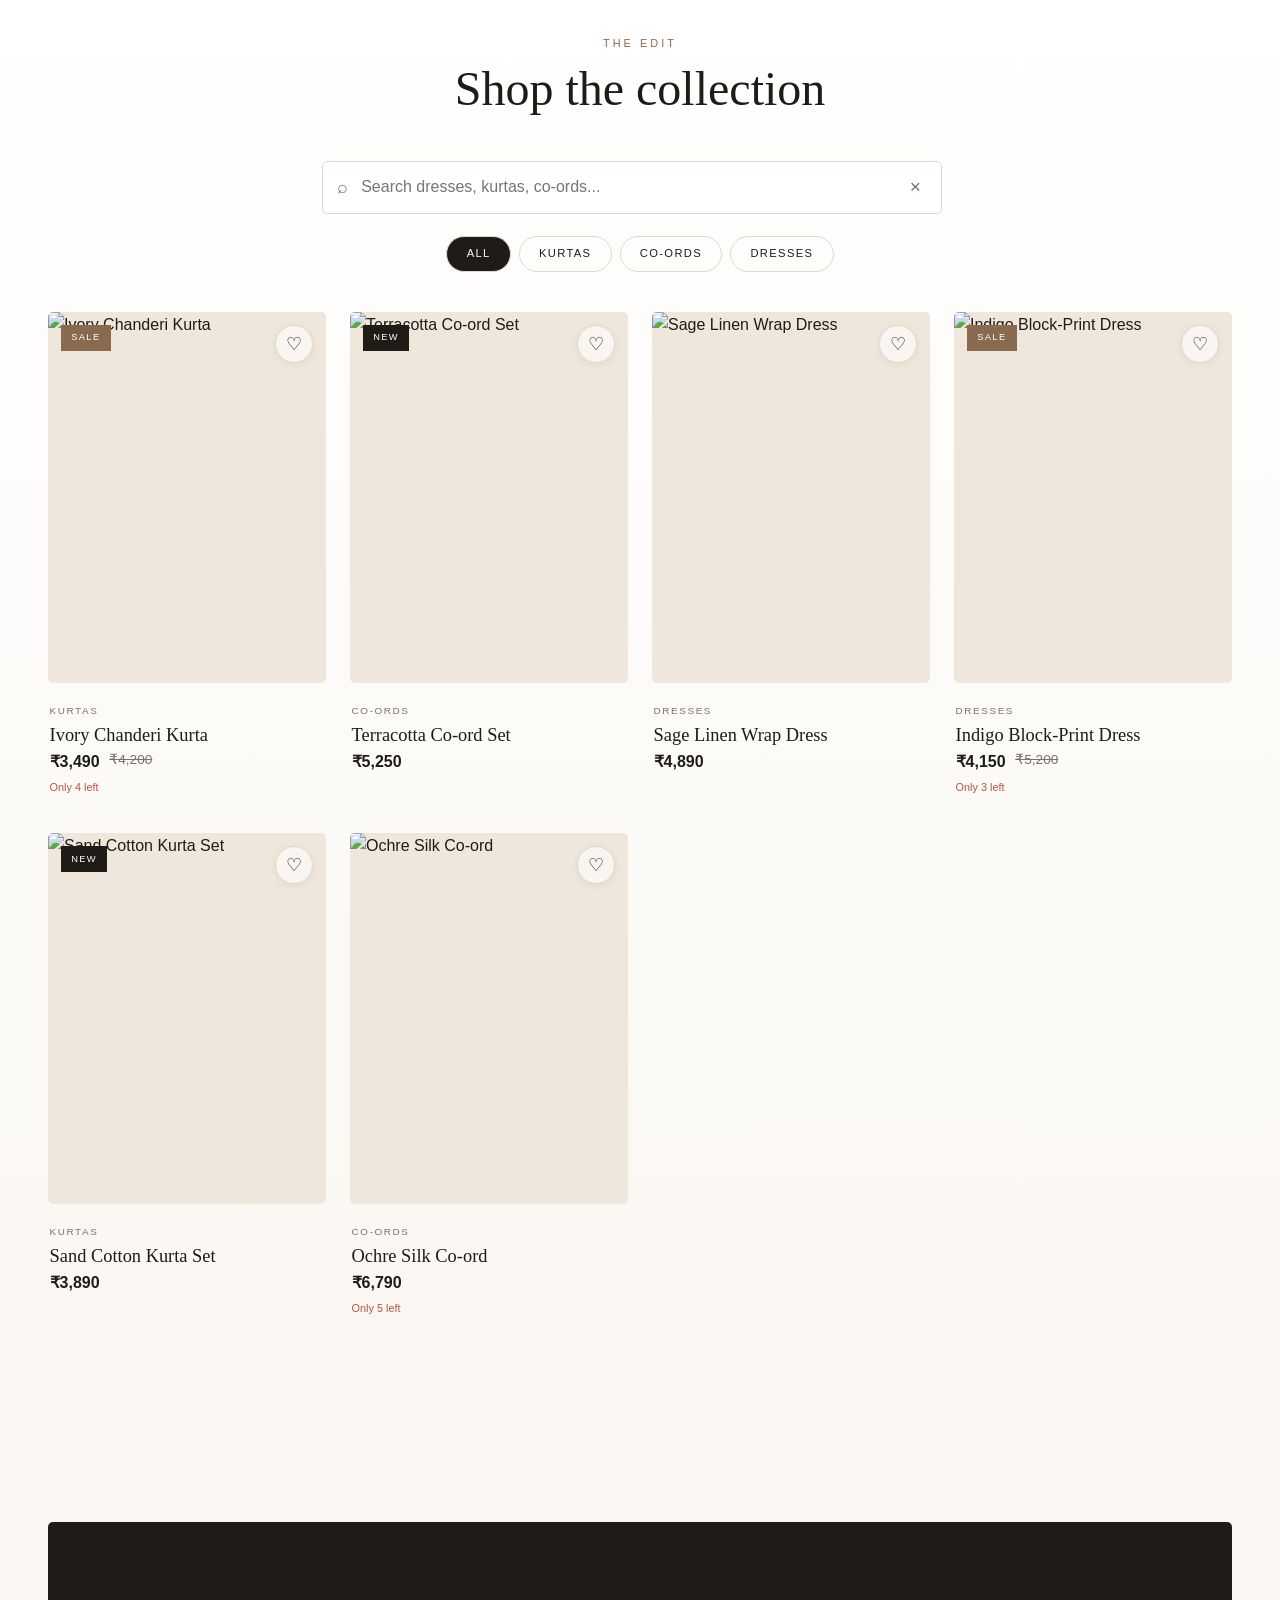
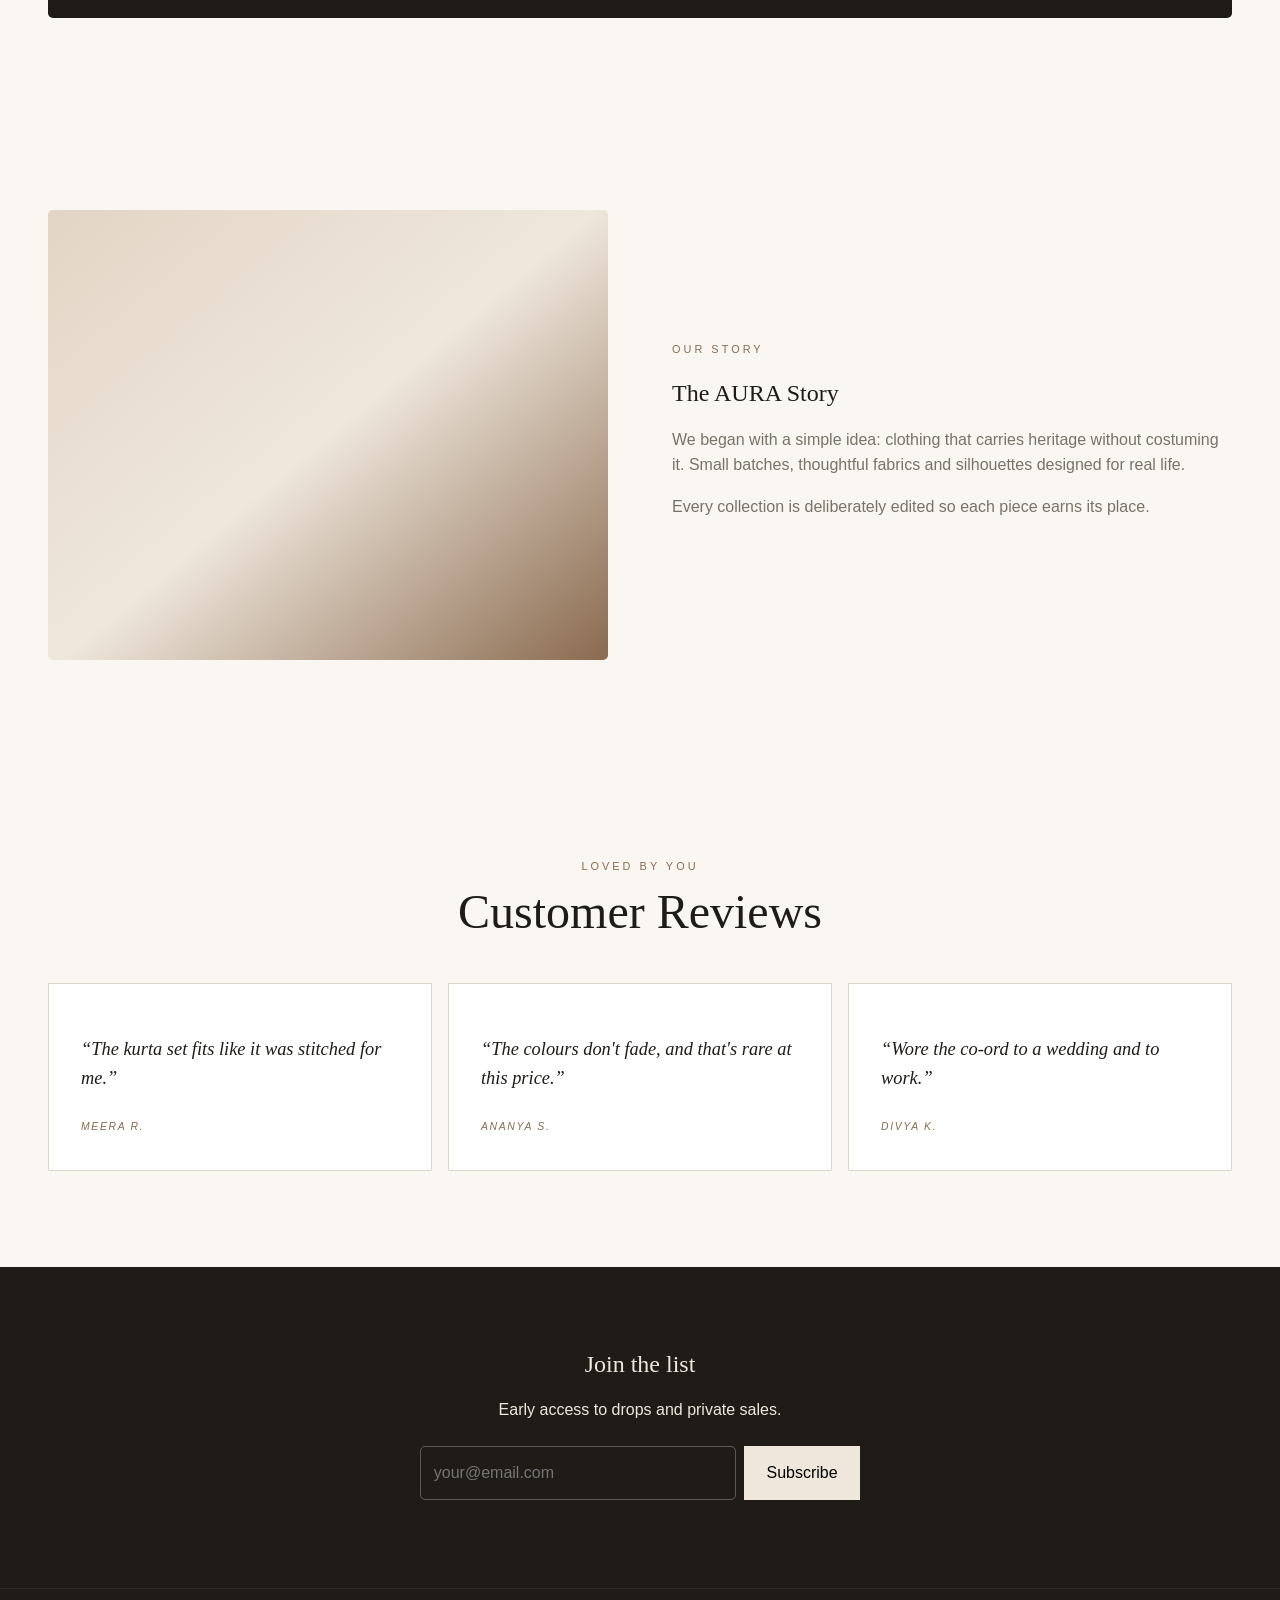
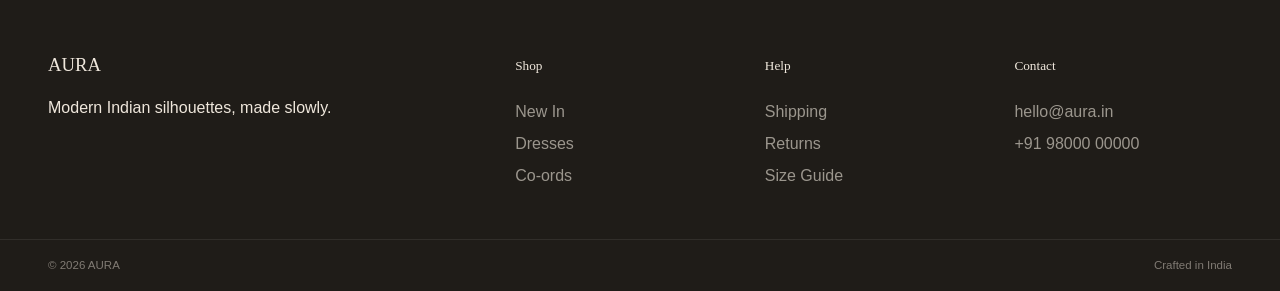
==== commit a252fb49: "4th" ====
--- a/index.html
+++ b/index.html
@@ -28,6 +28,8 @@
       <a href="admin.html" class="admin-link">Admin</a>
     </nav>
 
+    <a class="wishlist-btn desktop-wishlist" href="wishlist.html" aria-label="Wishlist">♡ <span class="wishlist-count" id="wishlistCount">0</span></a>
+    <a class="wishlist-btn mobile-wishlist" href="wishlist.html" aria-label="Wishlist">♡ <span class="wishlist-count" id="wishlistCountMobile">0</span></a>
     <button class="cart-btn" id="cartBtn">
       Bag <span class="cart-count" id="cartCount">0</span>
     </button>
@@ -290,6 +292,7 @@
   <div class="mobile-category-group"><button class="mobile-category-toggle" type="button">Categories <span>+</span></button><div class="mobile-category-list"><button data-category="Dresses">Dresses</button><button data-category="Kurtas">Kurtas</button><button data-category="Co-ords">Co-ords</button><button data-category="All">All pieces</button><a href="hot-deals.html">Hot Deals</a></div></div>
   <a href="#collections">Collections</a>
   <a href="#about">About</a>
+  <a href="wishlist.html">Wishlist</a>
   <a href="admin.html">Admin</a>
 
 </div>
@@ -356,9 +359,6 @@
       type="tel"
       placeholder="10-digit mobile number">
 
-    <label for="customerEmail">Email</label>
-    <input id="customerEmail" type="email" placeholder="you@example.com">
-
     <label for="customerAddress">Delivery address</label>
 
     <textarea
--- a/style.css
+++ b/style.css
@@ -2,7 +2,7 @@
 :root{--bone:#faf7f2;--sand:#efe7dc;--clay:#e2d5c5;--ink:#1f1c18;--muted:#7a7268;--line:#e0d8cd;--accent:#8a6a4f;--accent-dk:#6d523b;--sage:#9aa89a;--danger:#b4553f;--serif:'Cormorant Garamond',serif;--sans:'Jost',sans-serif;--r:5px}
 *{box-sizing:border-box}html{scroll-behavior:smooth}body{margin:0;background:var(--bone);color:var(--ink);font-family:var(--sans);line-height:1.6}img{max-width:100%;display:block}a{text-decoration:none;color:inherit}button{font:inherit;cursor:pointer;border:0;background:none;color:inherit}
 .eyebrow{font-size:.68rem;letter-spacing:.28em;text-transform:uppercase;color:var(--accent)}h1,h2,h3,h4,h5{font-family:var(--serif);font-weight:400;line-height:1.1}.btn{display:inline-block;padding:.9rem 2rem;letter-spacing:.18em;text-transform:uppercase;font-size:.7rem;border-radius:var(--r)}.btn-solid{background:var(--ink);color:var(--bone)}.btn-solid:hover{background:var(--accent)}
-.nav{position:fixed;top:0;left:0;right:0;z-index:60;padding:1.2rem 0;transition:.3s}.nav.solid{background:#faf7f2ee;backdrop-filter:blur(12px);box-shadow:0 1px 0 var(--line)}.nav-inner{max-width:1280px;margin:auto;padding:0 3rem;display:flex;justify-content:space-between;align-items:center}.logo{font-family:var(--serif);font-size:1.6rem;letter-spacing:.34em}.links{display:flex;gap:2rem}.links a{font-size:.74rem;letter-spacing:.14em;text-transform:uppercase}.admin-link{color:var(--accent)}.cart-btn{position:relative}.cart-count{position:absolute;top:-7px;right:-8px;background:var(--accent);color:white;border-radius:20px;min-width:17px;height:17px;font-size:.58rem;display:grid;place-items:center}.burger{display:none}
+.nav{position:absolute;top:0;left:0;right:0;z-index:60;padding:1.2rem 0;transition:.3s}.nav.solid{background:#faf7f2ee;backdrop-filter:blur(12px);box-shadow:0 1px 0 var(--line)}.nav-inner{max-width:1280px;margin:auto;padding:0 3rem;display:flex;justify-content:space-between;align-items:center}.logo{font-family:var(--serif);font-size:1.6rem;letter-spacing:.34em}.links{display:flex;gap:2rem}.links a{font-size:.74rem;letter-spacing:.14em;text-transform:uppercase}.admin-link{color:var(--accent)}.cart-btn{position:relative}.cart-count{position:absolute;top:-7px;right:-8px;background:var(--accent);color:white;border-radius:20px;min-width:17px;height:17px;font-size:.58rem;display:grid;place-items:center}.burger{display:none}
 .hero{min-height:88vh;display:grid;place-items:center;text-align:center;padding:7rem 1.2rem 4rem;background:radial-gradient(ellipse 70% 55% at 50% 10%,#e2d5c5,transparent 70%),linear-gradient(170deg,var(--sand),var(--bone) 60%,var(--clay))}.hero-content{max-width:720px}.hero h1{font-size:clamp(3rem,8vw,5.5rem);margin:1rem 0}.hero h1 em{color:var(--accent)}.hero p{max-width:480px;margin:0 auto 2rem;color:var(--muted)}
 .section{max-width:1280px;margin:auto;padding:6rem 3rem}.section.alt{max-width:none;background:linear-gradient(#fff,var(--bone))}.section.alt>*{max-width:1280px;margin-left:auto;margin-right:auto}.section-head{text-align:center;margin-bottom:2.8rem}.section-head h2{font-size:3rem;margin:.5rem 0}.cat-grid{display:grid;grid-template-columns:repeat(3,1fr);gap:1rem}.cat-card{min-height:380px;background-size:cover;background-position:center;display:flex;align-items:end;padding:2rem;color:white;position:relative;overflow:hidden;border-radius:var(--r)}.cat-card:after{content:'';position:absolute;inset:0;background:linear-gradient(transparent,rgba(0,0,0,.65))}.cat-card div{position:relative;z-index:1}.cat-card h3{font-size:2rem;margin:.2rem 0}.filters{display:flex;justify-content:center;gap:.5rem;flex-wrap:wrap;margin-bottom:2.5rem}.chip{border:1px solid var(--line);padding:.5rem 1.2rem;border-radius:50px;font-size:.7rem;text-transform:uppercase;letter-spacing:.12em}.chip.on{background:var(--ink);color:var(--bone)}
 .product-grid{display:grid;grid-template-columns:repeat(4,1fr);gap:1.5rem}.card-img{position:relative;aspect-ratio:3/4;overflow:hidden;background:var(--sand);border-radius:var(--r)}.card-img img{width:100%;height:100%;object-fit:cover;transition:.5s}.card:hover img{transform:scale(1.04)}.tag{position:absolute;z-index:2;top:.8rem;left:.8rem;background:var(--ink);color:white;padding:.35rem .65rem;font-size:.58rem;letter-spacing:.15em;text-transform:uppercase}.tag.sale{background:var(--accent)}.tag.limited{background:#6f765f}.add{position:absolute;z-index:3;bottom:.8rem;left:.8rem;right:.8rem;background:#faf7f2ee;padding:.8rem;text-transform:uppercase;letter-spacing:.16em;font-size:.65rem}.card-info{padding:.8rem .1rem}.card-cat{font-size:.62rem;letter-spacing:.16em;text-transform:uppercase;color:var(--muted)}.card-info h4{font-size:1.15rem;margin:.25rem 0}.price{display:flex;gap:.6rem}.price del{color:var(--muted);font-size:.85rem}.stock-note{font-size:.68rem;color:var(--danger);margin-top:.25rem}.promo{display:grid;grid-template-columns:1.3fr 1fr;gap:1rem;background:var(--ink);color:var(--bone);padding:3rem;border-radius:var(--r);align-items:center}.promo h2{font-size:3rem;margin:.5rem 0}.promo p{color:#efe7dcc0}.promo-media{min-height:260px;background-size:cover;background-position:center;border-radius:var(--r)}
@@ -227,35 +227,64 @@
   .card-cat{font-size:.56rem}
 }
 
-/* ===== CATEGORY NAVIGATION + HOT DEALS — SAME AURA STYLING ===== */
-body{overflow-x:hidden}
-.nav-category-btn{font-size:.74rem;letter-spacing:.14em;text-transform:uppercase;padding:0;color:inherit}
-.hot-deals-link{color:var(--accent)!important}
-.category-panel{position:fixed;top:78px;left:0;right:0;z-index:55;background:var(--bone);border-top:1px solid var(--line);border-bottom:1px solid var(--line);box-shadow:0 18px 40px rgba(31,28,24,.12);opacity:0;visibility:hidden;pointer-events:none;transform:translateY(-8px);transition:.22s ease}
-.category-panel.on{opacity:1;visibility:visible;pointer-events:auto;transform:none}
-.category-panel-inner{max-width:1280px;margin:auto;padding:1.8rem 3rem;display:grid;grid-template-columns:repeat(3,1fr);gap:2rem}
-.category-panel-inner>div{display:flex;flex-direction:column;align-items:flex-start}
-.category-panel-inner strong{font-family:var(--serif);font-size:1.25rem;font-weight:400;margin-bottom:.15rem}
-.category-panel-inner span{font-size:.65rem;color:var(--muted);margin-bottom:.55rem}
-.category-panel-inner button,.category-panel-inner a{font-size:.7rem;letter-spacing:.1em;text-transform:uppercase;padding:.28rem 0;color:var(--ink)}
+/* ===== WISHLIST — uses the existing AURA visual language ===== */
+.wishlist-btn{position:relative;display:inline-flex;align-items:center;justify-content:center;font-size:1.35rem;line-height:1;padding:.2rem .35rem;color:var(--ink)}
+.wishlist-btn:hover,.wishlist-btn.active{color:var(--accent)}
+.wishlist-count{position:absolute;top:-7px;right:-7px;background:var(--accent);color:#fff;border-radius:20px;min-width:17px;height:17px;padding:0 3px;font-size:.58rem;display:grid;place-items:center;font-family:var(--sans)}
+.wishlist-heart{position:absolute;z-index:5;top:.8rem;right:.8rem;width:38px;height:38px;border:1px solid var(--line);border-radius:50%;background:#faf7f2ee;display:grid;place-items:center;font-size:1.15rem;line-height:1;box-shadow:0 2px 8px rgba(31,28,24,.06);transition:.2s}
+.wishlist-heart:hover{transform:translateY(-1px);border-color:var(--accent)}
+.wishlist-heart.on{color:var(--accent);background:#fff}
+.detail-title-row{display:flex;align-items:flex-start;justify-content:space-between;gap:1rem}
+.detail-title-row .wishlist-heart{position:relative;top:auto;right:auto;flex:0 0 auto;margin-top:.55rem}
+.wishlist-empty{grid-column:1/-1}
+.mobile-category-group{border-bottom:1px solid var(--line)}
+.mobile-category-toggle{width:100%;display:flex;align-items:center;justify-content:space-between;padding:1rem .2rem;font-size:.72rem;letter-spacing:.15em;text-transform:uppercase;text-align:left}
+.mobile-category-list{display:none;padding:0 0 .5rem 1rem}
+.mobile-category-list.on{display:block}
+.mobile-category-list button,.mobile-category-list a{display:block;width:100%;text-align:left;padding:.7rem .2rem;border:0;border-bottom:0;font-size:.68rem;letter-spacing:.12em;text-transform:uppercase}
+.category-panel.on{display:block}
+@media(max-width:600px){.nav-inner{gap:.5rem}.logo{font-size:1.4rem}.wishlist-btn{font-size:1.25rem}.wishlist-heart{width:34px;height:34px;top:.6rem;right:.6rem}.detail-title-row h1{font-size:2.4rem}}
+
+
+/* ===== Wishlist navigation + category panel integration ===== */
+.mobile-wishlist{display:none}
+.category-panel{
+  position:absolute;
+  top:64px;
+  left:0;
+  right:0;
+  z-index:55;
+  display:none;
+  background:var(--bone);
+  border-top:1px solid var(--line);
+  border-bottom:1px solid var(--line);
+  box-shadow:0 18px 35px rgba(31,28,24,.10);
+}
+.category-panel-inner{
+  max-width:1280px;
+  margin:auto;
+  padding:2rem 3rem;
+  display:grid;
+  grid-template-columns:repeat(3,1fr);
+  gap:2.5rem;
+}
+.category-panel-inner>div{display:flex;flex-direction:column;align-items:flex-start;gap:.45rem}
+.category-panel-inner strong{font-family:var(--serif);font-size:1.35rem;font-weight:400}
+.category-panel-inner span{color:var(--muted);font-size:.7rem;margin-bottom:.35rem}
+.category-panel-inner button,.category-panel-inner a{font-size:.68rem;letter-spacing:.12em;text-transform:uppercase;padding:.15rem 0;text-align:left}
 .category-panel-inner button:hover,.category-panel-inner a:hover{color:var(--accent)}
-.mobile-category-group{border-bottom:1px solid var(--line)}
-.mobile-category-toggle{display:flex!important;width:100%;justify-content:space-between;align-items:center;padding:1rem .2rem!important;border:0!important}
-.mobile-category-list{display:none;padding:0 0 .5rem .8rem}
-.mobile-category-group.on .mobile-category-list{display:block}
-.mobile-category-list button,.mobile-category-list a{display:block;width:100%;text-align:left;padding:.7rem .2rem;border:0;font-size:.68rem;letter-spacing:.12em;text-transform:uppercase;color:var(--muted)}
-.mobile-category-list button:hover,.mobile-category-list a:hover{color:var(--accent)}
-.deals-page{padding-top:10rem;min-height:70vh}
-.deals-intro{color:var(--muted);max-width:520px;margin:.8rem auto 1rem}
-.deals-page .section-head h1{font-size:clamp(3rem,7vw,5rem);margin:.5rem 0}
-.deals-page .product-grid{margin-top:2rem}
 
 @media(max-width:950px){
-  .category-panel{display:none}
-  .nav-category-btn,.hot-deals-link{display:none}
-}
-@media(max-width:600px){
-  .deals-page{padding-top:7rem;padding-left:1rem;padding-right:1rem}
-  .deals-page .section-head{margin-bottom:1.8rem}
-  .deals-page .product-grid{margin-top:1rem}
-}
+  .desktop-wishlist{display:none}
+  .mobile-wishlist{display:inline-flex}
+  .nav-inner{position:relative;justify-content:flex-end}
+  .nav-inner .burger{position:absolute;left:1.2rem;z-index:2}
+  .nav-inner .logo{position:absolute;left:50%;transform:translateX(-50%);white-space:nowrap}
+  .nav-inner .mobile-wishlist{margin-right:.35rem}
+  .nav-inner .cart-btn{margin-left:0}
+  .category-panel{display:none!important}
+}
+
+@media(min-width:951px){
+  .mobile-wishlist{display:none}
+}
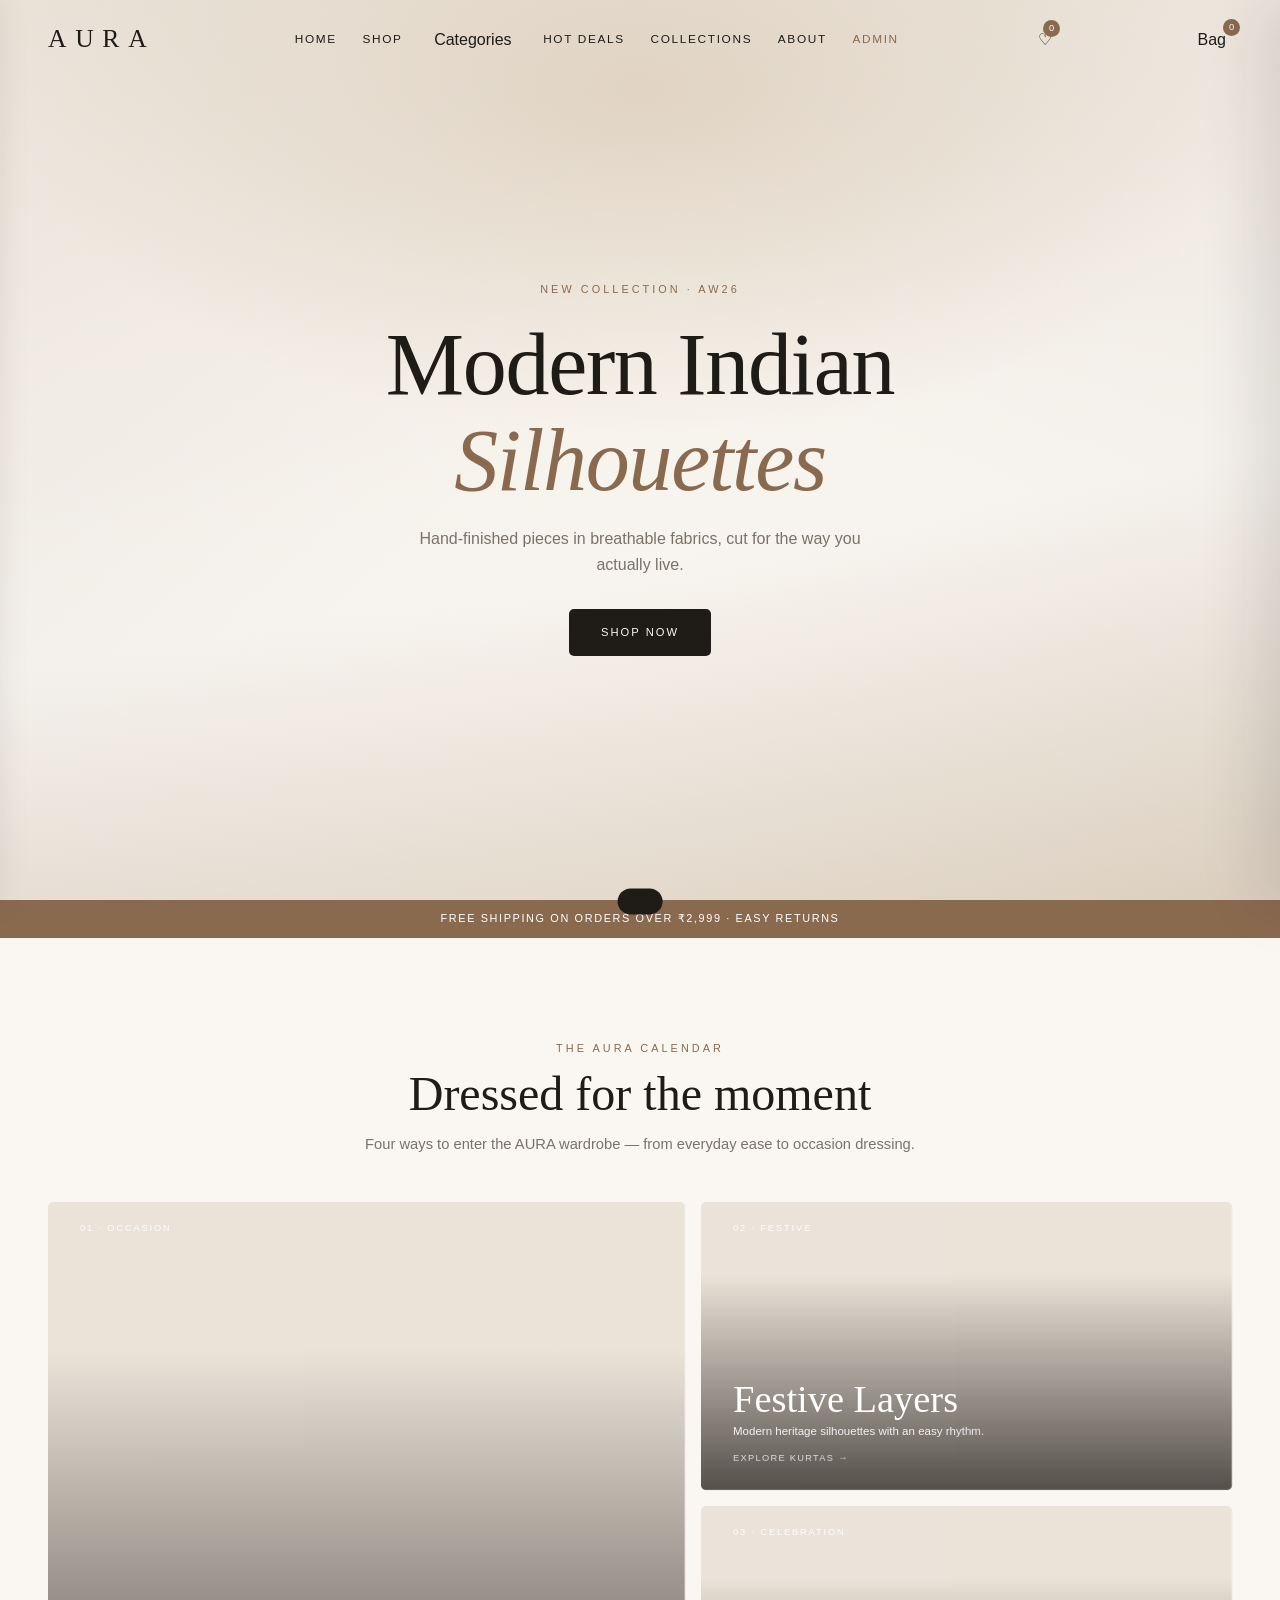
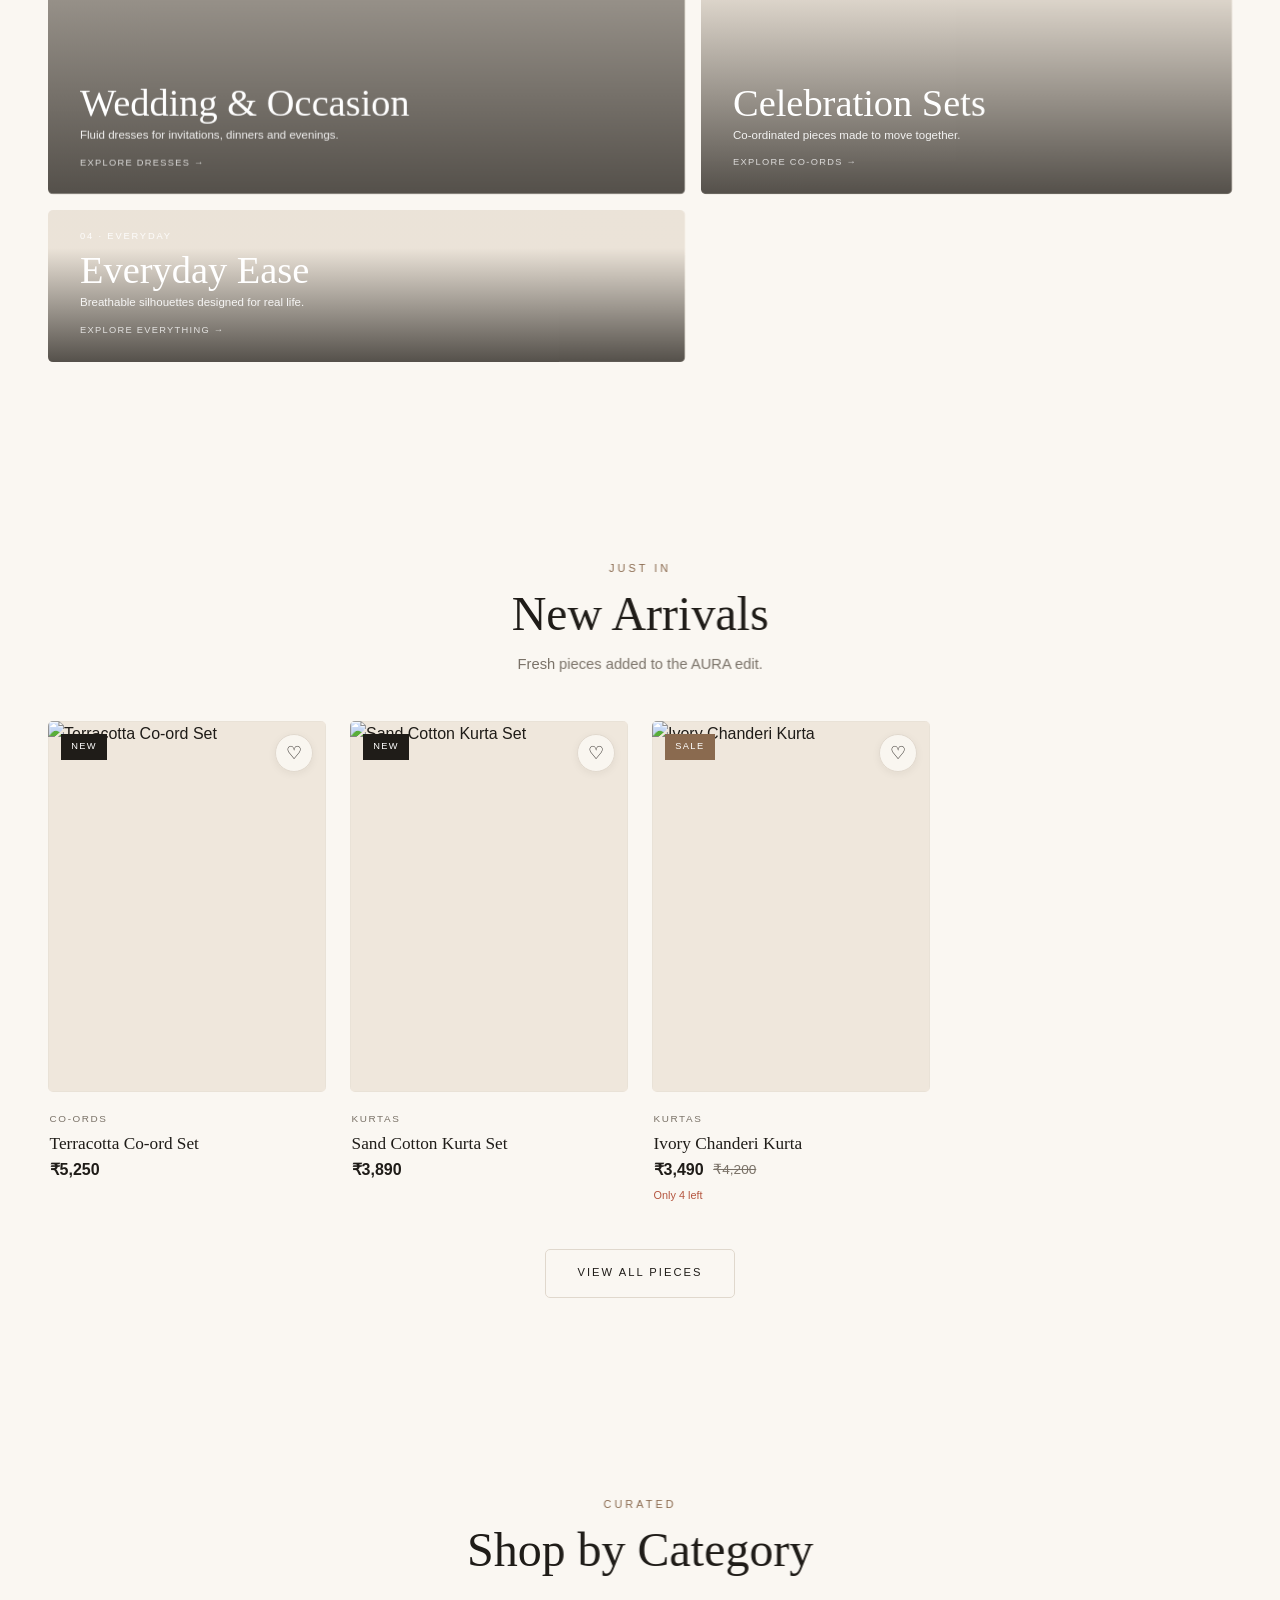
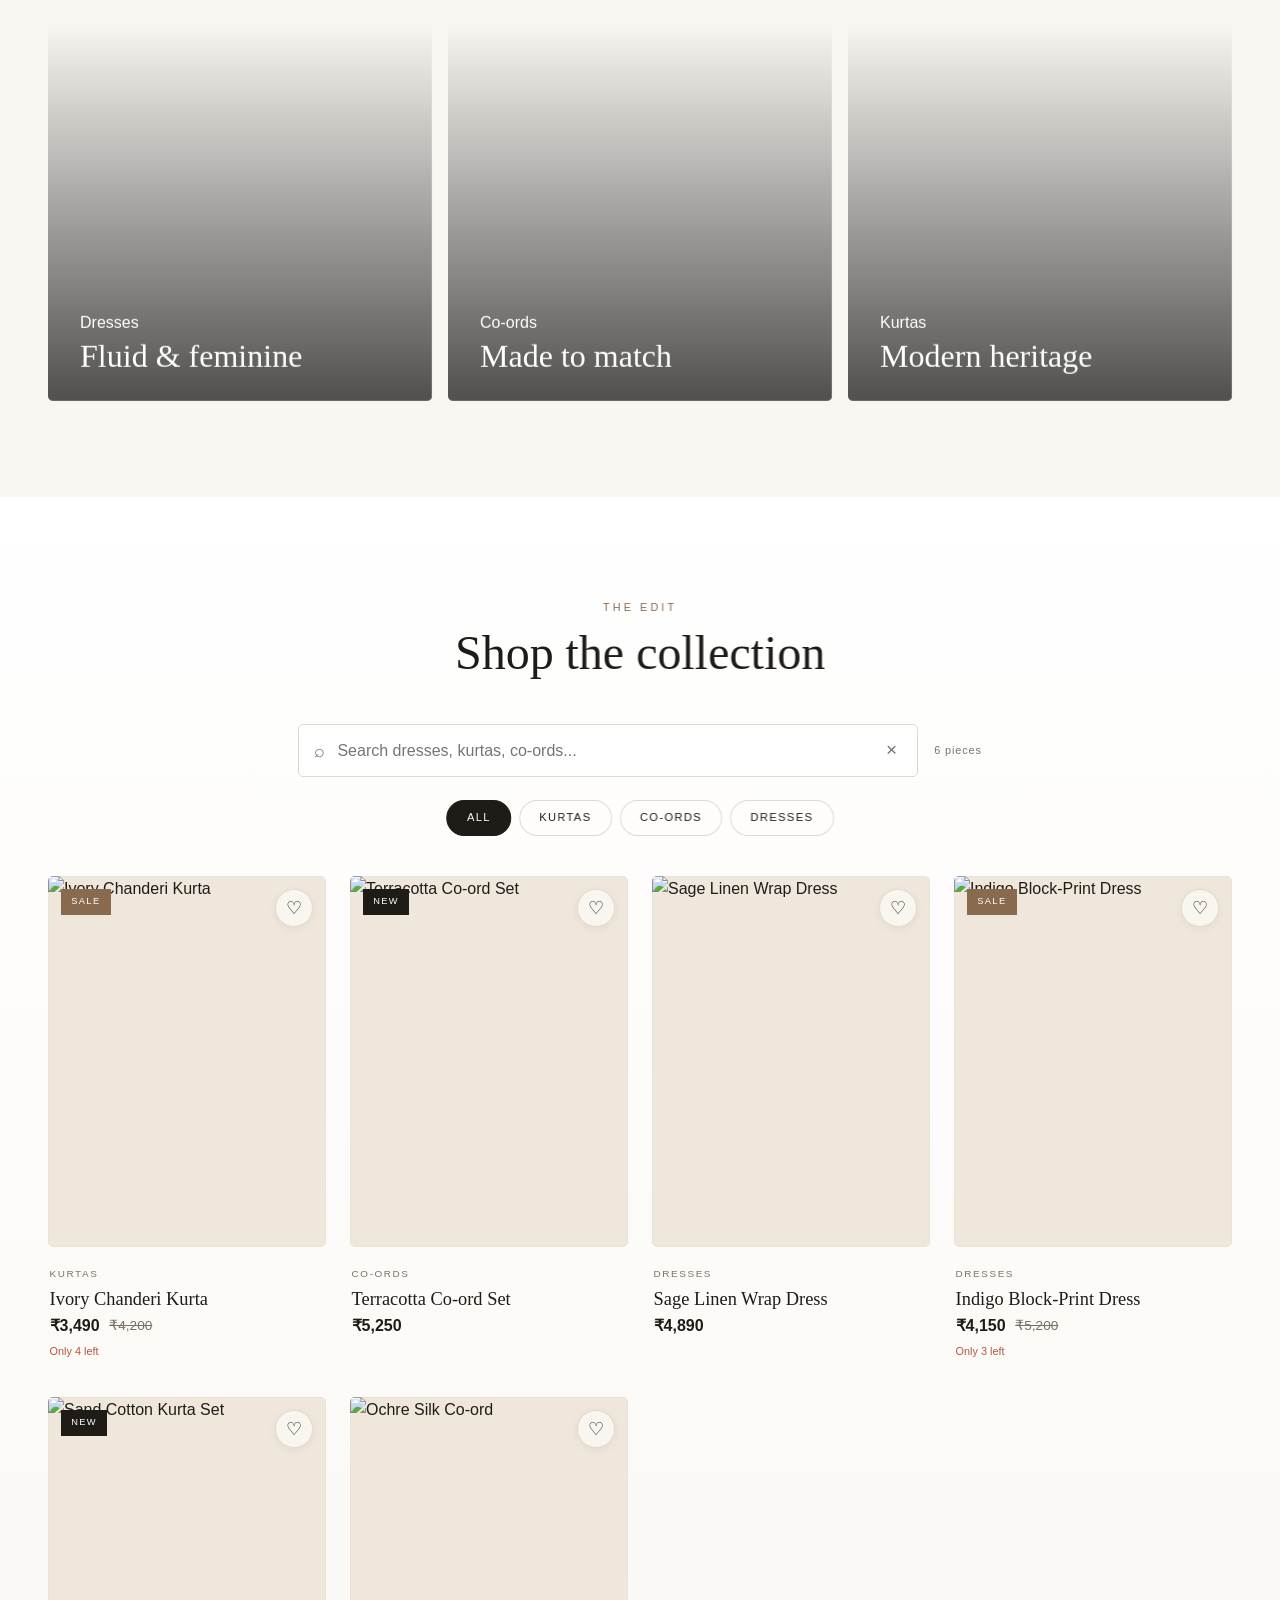
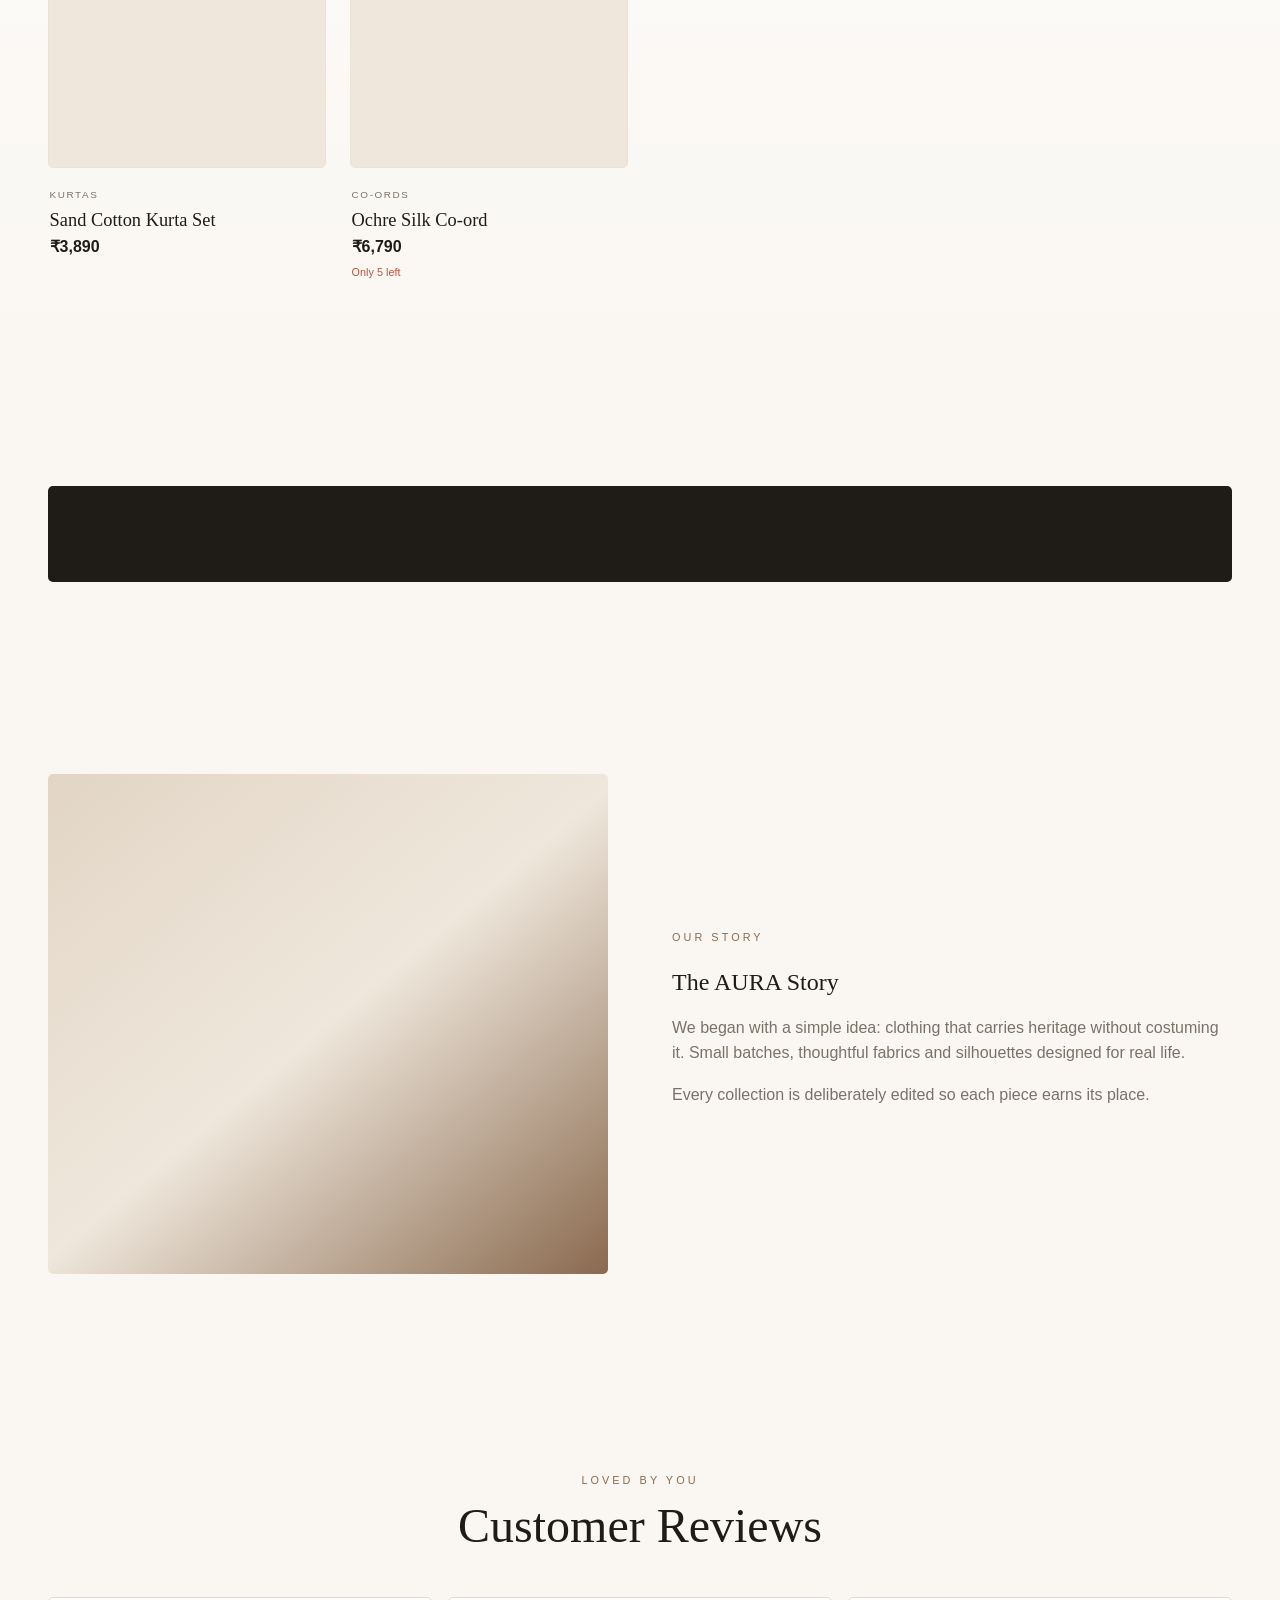
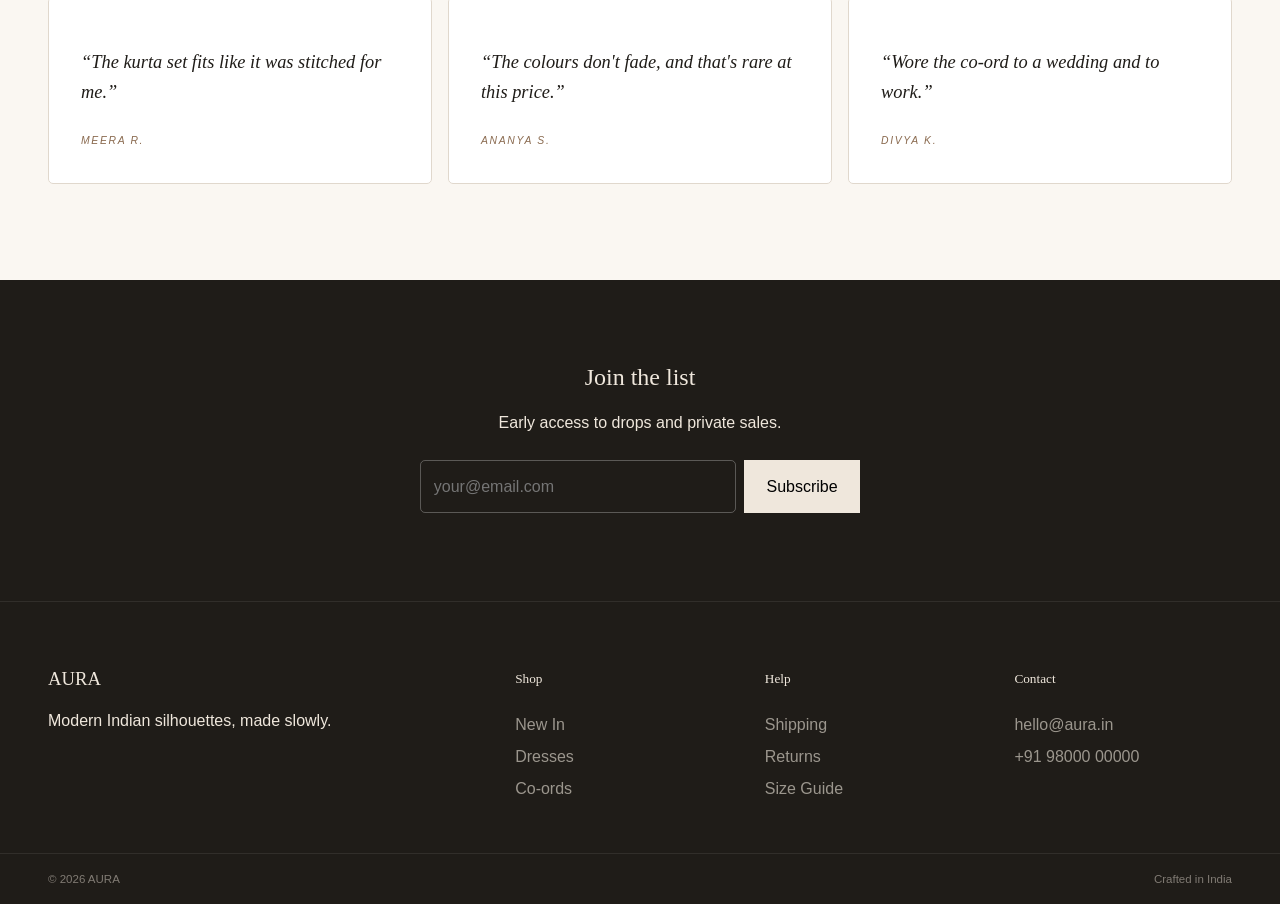
==== commit 8fabd829: "5th" ====
--- a/index.html
+++ b/index.html
@@ -60,6 +60,34 @@
   Free shipping on orders over ₹2,999 · Easy returns
 </div>
 
+<!-- SEASONAL EDIT -->
+<section class="section seasonal-edit" id="seasonal">
+  <div class="section-head aura-reveal">
+    <span class="eyebrow">The AURA Calendar</span>
+    <h2>Dressed for the moment</h2>
+    <p class="section-intro">Four ways to enter the AURA wardrobe — from everyday ease to occasion dressing.</p>
+  </div>
+
+  <div class="season-grid">
+    <button class="season-card season-card-tall aura-reveal" type="button" data-shop-category="Dresses" style="--season-image:url('https://images.unsplash.com/photo-1515886657613-9f3515b0c78f?w=1200&q=85')">
+      <span class="season-kicker">01 · Occasion</span>
+      <span class="season-copy"><strong>Wedding & Occasion</strong><small>Fluid dresses for invitations, dinners and evenings.</small><em>Explore dresses →</em></span>
+    </button>
+    <button class="season-card aura-reveal" type="button" data-shop-category="Kurtas" style="--season-image:url('https://images.unsplash.com/photo-1610030469983-98e550d6193c?w=1200&q=85')">
+      <span class="season-kicker">02 · Festive</span>
+      <span class="season-copy"><strong>Festive Layers</strong><small>Modern heritage silhouettes with an easy rhythm.</small><em>Explore kurtas →</em></span>
+    </button>
+    <button class="season-card aura-reveal" type="button" data-shop-category="Co-ords" style="--season-image:url('https://images.unsplash.com/photo-1594633312681-425c7b97ccd1?w=1200&q=85')">
+      <span class="season-kicker">03 · Celebration</span>
+      <span class="season-copy"><strong>Celebration Sets</strong><small>Co-ordinated pieces made to move together.</small><em>Explore co-ords →</em></span>
+    </button>
+    <button class="season-card aura-reveal" type="button" data-shop-category="All" style="--season-image:url('https://images.unsplash.com/photo-1496747611176-843222e1e57c?w=1200&q=85')">
+      <span class="season-kicker">04 · Everyday</span>
+      <span class="season-copy"><strong>Everyday Ease</strong><small>Breathable silhouettes designed for real life.</small><em>Explore everything →</em></span>
+    </button>
+  </div>
+</section>
+
 <!-- DESKTOP CATEGORIES -->
 <div class="category-panel" id="categoryPanel">
   <div class="category-panel-inner">
@@ -68,6 +96,16 @@
     <div><strong>Shop</strong><span>Quick ways to explore</span><button data-category="All">All pieces</button><button data-open-hot-deals>Hot Deals</button><a href="#collections">Shop by category</a></div>
   </div>
 </div>
+<section class="section new-arrivals" id="new-arrivals">
+  <div class="section-head aura-reveal">
+    <span class="eyebrow">Just In</span>
+    <h2>New Arrivals</h2>
+    <p class="section-intro">Fresh pieces added to the AURA edit.</p>
+  </div>
+  <div class="new-arrivals-grid" id="newArrivalsGrid"></div>
+  <div class="section-action aura-reveal"><a href="#shop" class="btn btn-ghost" data-new-arrivals-shop>View all pieces</a></div>
+</section>
+
 <section class="section" id="collections">
 
   <div class="section-head">
@@ -78,6 +116,7 @@
   <div class="cat-grid">
 
     <a class="cat-card"
+       data-shop-category="Dresses"
        style="background-image:url('https://images.unsplash.com/photo-1490481651871-ab68de25d43d?w=900&q=80')"
        href="#shop">
 
@@ -89,6 +128,7 @@
     </a>
 
     <a class="cat-card"
+       data-shop-category="Co-ords"
        style="background-image:url('https://images.unsplash.com/photo-1483985988355-763728e1935b?w=900&q=80')"
        href="#shop">
 
@@ -100,6 +140,7 @@
     </a>
 
     <a class="cat-card"
+       data-shop-category="Kurtas"
        style="background-image:url('https://images.unsplash.com/photo-1524504388940-b1c1722653e1?w=900&q=80')"
        href="#shop">
 
@@ -391,6 +432,7 @@
 
 <div class="toast" id="toast"></div>
 
+<script src="aura-motion.js"></script>
 <script src="app.js"></script>
 
 </body>
--- a/style.css
+++ b/style.css
@@ -1,29 +1,349 @@
-/* AURA upgraded storefront + admin */
-:root{--bone:#faf7f2;--sand:#efe7dc;--clay:#e2d5c5;--ink:#1f1c18;--muted:#7a7268;--line:#e0d8cd;--accent:#8a6a4f;--accent-dk:#6d523b;--sage:#9aa89a;--danger:#b4553f;--serif:'Cormorant Garamond',serif;--sans:'Jost',sans-serif;--r:5px}
-*{box-sizing:border-box}html{scroll-behavior:smooth}body{margin:0;background:var(--bone);color:var(--ink);font-family:var(--sans);line-height:1.6}img{max-width:100%;display:block}a{text-decoration:none;color:inherit}button{font:inherit;cursor:pointer;border:0;background:none;color:inherit}
-.eyebrow{font-size:.68rem;letter-spacing:.28em;text-transform:uppercase;color:var(--accent)}h1,h2,h3,h4,h5{font-family:var(--serif);font-weight:400;line-height:1.1}.btn{display:inline-block;padding:.9rem 2rem;letter-spacing:.18em;text-transform:uppercase;font-size:.7rem;border-radius:var(--r)}.btn-solid{background:var(--ink);color:var(--bone)}.btn-solid:hover{background:var(--accent)}
-.nav{position:absolute;top:0;left:0;right:0;z-index:60;padding:1.2rem 0;transition:.3s}.nav.solid{background:#faf7f2ee;backdrop-filter:blur(12px);box-shadow:0 1px 0 var(--line)}.nav-inner{max-width:1280px;margin:auto;padding:0 3rem;display:flex;justify-content:space-between;align-items:center}.logo{font-family:var(--serif);font-size:1.6rem;letter-spacing:.34em}.links{display:flex;gap:2rem}.links a{font-size:.74rem;letter-spacing:.14em;text-transform:uppercase}.admin-link{color:var(--accent)}.cart-btn{position:relative}.cart-count{position:absolute;top:-7px;right:-8px;background:var(--accent);color:white;border-radius:20px;min-width:17px;height:17px;font-size:.58rem;display:grid;place-items:center}.burger{display:none}
-.hero{min-height:88vh;display:grid;place-items:center;text-align:center;padding:7rem 1.2rem 4rem;background:radial-gradient(ellipse 70% 55% at 50% 10%,#e2d5c5,transparent 70%),linear-gradient(170deg,var(--sand),var(--bone) 60%,var(--clay))}.hero-content{max-width:720px}.hero h1{font-size:clamp(3rem,8vw,5.5rem);margin:1rem 0}.hero h1 em{color:var(--accent)}.hero p{max-width:480px;margin:0 auto 2rem;color:var(--muted)}
-.section{max-width:1280px;margin:auto;padding:6rem 3rem}.section.alt{max-width:none;background:linear-gradient(#fff,var(--bone))}.section.alt>*{max-width:1280px;margin-left:auto;margin-right:auto}.section-head{text-align:center;margin-bottom:2.8rem}.section-head h2{font-size:3rem;margin:.5rem 0}.cat-grid{display:grid;grid-template-columns:repeat(3,1fr);gap:1rem}.cat-card{min-height:380px;background-size:cover;background-position:center;display:flex;align-items:end;padding:2rem;color:white;position:relative;overflow:hidden;border-radius:var(--r)}.cat-card:after{content:'';position:absolute;inset:0;background:linear-gradient(transparent,rgba(0,0,0,.65))}.cat-card div{position:relative;z-index:1}.cat-card h3{font-size:2rem;margin:.2rem 0}.filters{display:flex;justify-content:center;gap:.5rem;flex-wrap:wrap;margin-bottom:2.5rem}.chip{border:1px solid var(--line);padding:.5rem 1.2rem;border-radius:50px;font-size:.7rem;text-transform:uppercase;letter-spacing:.12em}.chip.on{background:var(--ink);color:var(--bone)}
-.product-grid{display:grid;grid-template-columns:repeat(4,1fr);gap:1.5rem}.card-img{position:relative;aspect-ratio:3/4;overflow:hidden;background:var(--sand);border-radius:var(--r)}.card-img img{width:100%;height:100%;object-fit:cover;transition:.5s}.card:hover img{transform:scale(1.04)}.tag{position:absolute;z-index:2;top:.8rem;left:.8rem;background:var(--ink);color:white;padding:.35rem .65rem;font-size:.58rem;letter-spacing:.15em;text-transform:uppercase}.tag.sale{background:var(--accent)}.tag.limited{background:#6f765f}.add{position:absolute;z-index:3;bottom:.8rem;left:.8rem;right:.8rem;background:#faf7f2ee;padding:.8rem;text-transform:uppercase;letter-spacing:.16em;font-size:.65rem}.card-info{padding:.8rem .1rem}.card-cat{font-size:.62rem;letter-spacing:.16em;text-transform:uppercase;color:var(--muted)}.card-info h4{font-size:1.15rem;margin:.25rem 0}.price{display:flex;gap:.6rem}.price del{color:var(--muted);font-size:.85rem}.stock-note{font-size:.68rem;color:var(--danger);margin-top:.25rem}.promo{display:grid;grid-template-columns:1.3fr 1fr;gap:1rem;background:var(--ink);color:var(--bone);padding:3rem;border-radius:var(--r);align-items:center}.promo h2{font-size:3rem;margin:.5rem 0}.promo p{color:#efe7dcc0}.promo-media{min-height:260px;background-size:cover;background-position:center;border-radius:var(--r)}
-.story{display:grid;grid-template-columns:1fr 1fr;gap:4rem;align-items:center}.story-img{min-height:450px;background:linear-gradient(140deg,var(--clay),var(--sand),var(--accent));border-radius:var(--r)}.story-text p{color:var(--muted)}
-.reviews{display:grid;grid-template-columns:repeat(3,1fr);gap:1rem}blockquote{margin:0;background:#fff;border:1px solid var(--line);padding:2rem}blockquote p{font-family:var(--serif);font-size:1.15rem;font-style:italic}cite{font-size:.65rem;letter-spacing:.16em;text-transform:uppercase;color:var(--accent)}
-footer{background:var(--ink);color:var(--sand)}.newsletter{text-align:center;padding:4rem 1rem;border-bottom:1px solid #ffffff14}.nl-form{display:flex;max-width:440px;margin:1.5rem auto;gap:.5rem}.nl-form input{flex:1;background:transparent;border:1px solid #ffffff44;padding:.8rem;color:white}.nl-form button{background:var(--sand);padding:.8rem 1.4rem;color:black}.foot-grid{max-width:1280px;margin:auto;padding:3rem;display:grid;grid-template-columns:2fr 1fr 1fr 1fr;gap:2rem}.foot-grid a{display:block;color:#efe7dc99;padding:.2rem 0}.foot-bottom{max-width:1280px;margin:auto;padding:1rem 3rem;border-top:1px solid #ffffff14;display:flex;justify-content:space-between;color:#efe7dc77;font-size:.72rem}
-.overlay{position:fixed;inset:0;background:#1f1c1870;opacity:0;pointer-events:none;z-index:80;transition:.3s}.overlay.on{opacity:1;pointer-events:auto}.cart{position:fixed;right:0;top:0;bottom:0;width:min(420px,100%);background:var(--bone);z-index:90;transform:translateX(100%);transition:.4s;display:flex;flex-direction:column}.cart.on{transform:none}.cart-head,.cart-foot{padding:1.3rem 1.5rem;border-bottom:1px solid var(--line)}.cart-body{flex:1;overflow:auto;padding:1rem 1.5rem}.cart-item{display:flex;gap:1rem;padding:1rem 0;border-bottom:1px solid var(--line)}.cart-item img{width:65px;height:85px;object-fit:cover}.cart-total{display:flex;justify-content:space-between;margin-bottom:1rem}
-.toast{position:fixed;bottom:1.5rem;left:50%;transform:translate(-50%,150%);background:var(--ink);color:var(--bone);padding:.8rem 1.4rem;border-radius:50px;z-index:200;transition:.3s}.toast.on{transform:translate(-50%,0)}
-
-.promo-strip{background:var(--accent);color:white;text-align:center;padding:.65rem;font-size:.68rem;letter-spacing:.15em;text-transform:uppercase}
-.detail{max-width:1200px;margin:auto;padding:8rem 3rem 5rem;display:grid;grid-template-columns:1.1fr .9fr;gap:4rem}.gallery-main{aspect-ratio:4/5;background:var(--sand);overflow:hidden}.gallery-main img{width:100%;height:100%;object-fit:cover}.thumbs{display:flex;gap:.6rem;margin-top:.7rem;overflow:auto}.thumbs button{width:76px;height:96px;flex:0 0 auto;border:1px solid transparent;padding:0}.thumbs button.active{border-color:var(--accent)}.thumbs img{width:100%;height:100%;object-fit:cover}.detail-info h1{font-size:3.2rem;margin:.5rem 0}.detail-price{font-size:1.2rem;margin:1rem 0}.detail-old{color:var(--muted);text-decoration:line-through;margin-left:.5rem}.detail-desc{color:var(--muted);margin:1.5rem 0}.stock{padding:.7rem 1rem;background:#f0e8df;margin:1rem 0;font-size:.75rem}.qty-row{display:flex;gap:.7rem;margin:1rem 0}.qty-control{display:flex;border:1px solid var(--line)}.qty-control button,.qty-control span{width:38px;height:46px;display:grid;place-items:center}.size-grid{display:flex;gap:.5rem;flex-wrap:wrap}.size-btn{border:1px solid var(--line);padding:.6rem 1rem}.size-btn.active{border-color:var(--ink);background:var(--ink);color:white}.related{padding-top:1rem}
-
-.admin-body{background:var(--bone)}.abar{position:sticky;top:0;z-index:30;background:var(--ink);color:var(--sand);padding:1rem 3rem;display:flex;align-items:center;justify-content:space-between}.abar .logo{font-size:1.25rem}.wrap-admin{max-width:1380px;margin:auto;padding:2rem 3rem}.admin-nav{display:flex;gap:.5rem;overflow:auto;margin-bottom:1.5rem}.admin-tab{padding:.65rem 1rem;border:1px solid var(--line);font-size:.68rem;letter-spacing:.12em;text-transform:uppercase;white-space:nowrap}.admin-tab.on{background:var(--ink);color:var(--bone)}.dashboard{display:grid;grid-template-columns:repeat(5,1fr);gap:.8rem;margin-bottom:1.5rem}.stat{background:white;border:1px solid var(--line);padding:1.1rem;border-radius:var(--r)}.stat strong{display:block;font-family:var(--serif);font-size:1.8rem;color:var(--accent)}.stat span{font-size:.62rem;letter-spacing:.15em;text-transform:uppercase;color:var(--muted)}.admin-grid{display:grid;grid-template-columns:380px 1fr;gap:1.2rem}.panel{background:white;border:1px solid var(--line);border-radius:var(--r);padding:1.4rem}.panel h2{font-size:1.6rem;margin:0 0 .25rem}.sub{color:var(--muted);font-size:.78rem;margin-bottom:1rem}label{display:block;font-size:.62rem;letter-spacing:.15em;text-transform:uppercase;color:var(--muted);margin:.8rem 0 .3rem}input,select,textarea{width:100%;padding:.7rem .8rem;border:1px solid var(--line);background:var(--bone);font:inherit;color:var(--ink);border-radius:var(--r)}textarea{min-height:90px;resize:vertical}.row{display:grid;grid-template-columns:1fr 1fr;gap:.7rem}.btn-row{display:flex;gap:.5rem;margin-top:1rem}.btn-row button{flex:1;padding:.8rem;text-transform:uppercase;font-size:.65rem;letter-spacing:.14em}.primary{background:var(--ink);color:white}.secondary{border:1px solid var(--line)}.image-list{display:grid;gap:.5rem}.image-row{display:grid;grid-template-columns:1fr 70px;gap:.5rem;align-items:center}.image-row img{width:70px;height:80px;object-fit:cover}.table-wrap{overflow:auto}table{width:100%;border-collapse:collapse;background:white}th{font-size:.6rem;letter-spacing:.14em;text-transform:uppercase;color:var(--muted);background:var(--bone);padding:.8rem;text-align:left}td{border-top:1px solid var(--line);padding:.7rem;font-size:.8rem;vertical-align:middle}td img{width:45px;height:58px;object-fit:cover}.mini{border:1px solid var(--line);padding:.35rem .6rem;font-size:.62rem;text-transform:uppercase;margin:.1rem}.danger:hover{border-color:var(--danger);color:var(--danger)}.campaign-card{border:1px solid var(--line);padding:1rem;margin-bottom:.7rem}.campaign-card strong{font-family:var(--serif);font-size:1.2rem}.campaign-meta{font-size:.7rem;color:var(--muted)}.switch{width:42px;height:23px;border-radius:20px;background:var(--line);position:relative}.switch:after{content:'';position:absolute;width:17px;height:17px;left:3px;top:3px;background:white;border-radius:50%;transition:.2s}.switch.on{background:var(--sage)}.switch.on:after{transform:translateX(19px)}
-@media(max-width:950px){.product-grid{grid-template-columns:repeat(2,1fr)}.admin-grid,.detail,.promo,.story{grid-template-columns:1fr}.dashboard{grid-template-columns:repeat(2,1fr)}.cat-grid,.reviews{grid-template-columns:1fr}.nav-inner,.foot-grid,.wrap-admin{padding-left:1.2rem;padding-right:1.2rem}.links{display:none}.burger{display:block}.section{padding:4rem 1.2rem}}
-@media(max-width:600px){.product-grid{grid-template-columns:repeat(2,1fr);gap:.7rem}.dashboard{grid-template-columns:1fr 1fr}.detail{padding:7rem 1rem 3rem}.detail-info h1{font-size:2.4rem}.nl-form{flex-direction:column}}
-
-/* ===== AURA FUNCTIONAL UI ADDITIONS — PRESERVE ORIGINAL VISUAL STYLE ===== */
-
-/* Search */
+
+:root{
+  --bone:#faf7f2;
+  --sand:#efe7dc;
+  --clay:#e2d5c5;
+  --ink:#1f1c18;
+  --muted:#7a7268;
+  --line:#e0d8cd;
+  --accent:#8a6a4f;
+  --accent-dk:#6d523b;
+  --sage:#9aa89a;
+  --danger:#b4553f;
+  --serif:'Cormorant Garamond',serif;
+  --sans:'Jost',sans-serif;
+  --r:5px;
+
+  --ease:cubic-bezier(.16,1,.3,1);
+  --ease-soft:cubic-bezier(.22,1,.36,1);
+  --shadow:0 18px 50px rgba(31,28,24,.10);
+}
+
+*{box-sizing:border-box}
+html{scroll-behavior:smooth;overflow-x:hidden}
+body{
+  margin:0;
+  background:var(--bone);
+  color:var(--ink);
+  font-family:var(--sans);
+  line-height:1.6;
+  overflow-x:hidden;
+}
+body.menu-open,
+body.cart-open,
+body.modal-open{overflow:hidden}
+
+img{max-width:100%;display:block}
+a{text-decoration:none;color:inherit}
+button{
+  font:inherit;
+  cursor:pointer;
+  border:0;
+  background:none;
+  color:inherit;
+  -webkit-tap-highlight-color:transparent;
+}
+input,select,textarea{font:inherit}
+::selection{background:var(--accent);color:#fff}
+
+/* ---------- TYPOGRAPHY ---------- */
+.eyebrow{
+  font-size:.68rem;
+  letter-spacing:.28em;
+  text-transform:uppercase;
+  color:var(--accent);
+}
+h1,h2,h3,h4,h5{
+  font-family:var(--serif);
+  font-weight:400;
+  line-height:1.1;
+}
+.section-head h2{
+  font-size:clamp(2.2rem,4vw,3rem);
+}
+
+/* ---------- BUTTONS ---------- */
+.btn{
+  position:relative;
+  display:inline-flex;
+  align-items:center;
+  justify-content:center;
+  min-height:46px;
+  padding:.9rem 2rem;
+  letter-spacing:.18em;
+  text-transform:uppercase;
+  font-size:.7rem;
+  border-radius:var(--r);
+  transition:
+    transform .45s var(--ease),
+    background .45s var(--ease),
+    color .45s var(--ease),
+    border-color .45s var(--ease);
+}
+.btn:hover{transform:translateY(-3px)}
+.btn-solid{background:var(--ink);color:var(--bone)}
+.btn-solid:hover{background:var(--accent)}
+.btn-ghost{border:1px solid var(--line);background:transparent}
+.btn-ghost:hover{border-color:var(--accent);color:var(--accent)}
+.btn-light{background:var(--bone);color:var(--ink)}
+.btn-light:hover{background:var(--sand)}
+
+/* ---------- HEADER ---------- */
+.nav{
+  position:absolute;
+  top:0;
+  left:0;
+  right:0;
+  z-index:60;
+  padding:1.2rem 0;
+  transition:
+    background .5s var(--ease),
+    padding .5s var(--ease),
+    box-shadow .5s var(--ease),
+    backdrop-filter .5s var(--ease);
+}
+.nav.solid{
+  background:#faf7f2ee;
+  backdrop-filter:blur(14px);
+  box-shadow:0 1px 0 var(--line);
+  padding:.75rem 0;
+}
+.nav-inner{
+  width:min(1280px,100%);
+  margin:auto;
+  padding:0 clamp(1rem,4vw,3rem);
+  display:flex;
+  justify-content:space-between;
+  align-items:center;
+  gap:1rem;
+}
+.logo{
+  font-family:var(--serif);
+  font-size:1.6rem;
+  letter-spacing:.34em;
+  white-space:nowrap;
+  transition:color .3s ease,transform .45s var(--ease);
+}
+.logo:hover{transform:translateY(-1px)}
+.links{display:flex;gap:clamp(1rem,2vw,2rem)}
+.links a{
+  position:relative;
+  font-size:.74rem;
+  letter-spacing:.14em;
+  text-transform:uppercase;
+  padding:.3rem 0;
+}
+.links a:after{
+  content:'';
+  position:absolute;
+  left:0;
+  bottom:-3px;
+  width:0;
+  height:1px;
+  background:var(--accent);
+  transition:width .45s var(--ease);
+}
+.links a:hover:after,
+.links a.active:after{width:100%}
+.admin-link{color:var(--accent)}
+.nav-actions{display:flex;align-items:center;gap:.9rem}
+.cart-btn,.wishlist-btn{
+  position:relative;
+  transition:color .3s ease,transform .35s var(--ease);
+}
+.cart-btn:hover,.wishlist-btn:hover{
+  color:var(--accent);
+  transform:translateY(-1px);
+}
+.cart-count,.wishlist-count{
+  position:absolute;
+  top:-7px;
+  right:-8px;
+  background:var(--accent);
+  color:white;
+  border-radius:20px;
+  min-width:17px;
+  height:17px;
+  padding:0 3px;
+  font-size:.58rem;
+  display:grid;
+  place-items:center;
+  font-family:var(--sans);
+}
+.burger{
+  display:none;
+  width:40px;
+  height:40px;
+  place-items:center;
+  font-size:1.3rem;
+}
+
+/* ---------- HERO ---------- */
+.hero{
+  position:relative;
+  min-height:88vh;
+  min-height:min(900px,100svh);
+  display:grid;
+  place-items:center;
+  text-align:center;
+  padding:7rem 1.2rem 5rem;
+  overflow:hidden;
+  background:
+    radial-gradient(ellipse 70% 55% at 50% 10%,#e2d5c5,transparent 70%),
+    linear-gradient(170deg,var(--sand),var(--bone) 60%,var(--clay));
+}
+.hero:before{
+  content:'';
+  position:absolute;
+  inset:0;
+  pointer-events:none;
+  background:radial-gradient(circle at 50% 35%,transparent 0,rgba(31,28,24,.035) 100%);
+}
+.hero-content{
+  position:relative;
+  z-index:2;
+  width:min(720px,100%);
+}
+.hero h1{
+  font-size:clamp(3rem,8vw,5.5rem);
+  margin:1rem 0;
+  letter-spacing:-.015em;
+}
+.hero h1 em{color:var(--accent);font-style:italic}
+.hero p{
+  max-width:480px;
+  margin:0 auto 2rem;
+  color:var(--muted);
+}
+.hero .eyebrow,
+.hero h1,
+.hero p,
+.hero .btn{
+  animation:heroReveal .9s var(--ease) both;
+}
+.hero h1{animation-delay:.08s}
+.hero p{animation-delay:.16s}
+.hero .btn{animation-delay:.24s}
+
+.scroll-cue{
+  position:absolute;
+  z-index:2;
+  bottom:1.7rem;
+  left:50%;
+  transform:translateX(-50%);
+  display:flex;
+  flex-direction:column;
+  align-items:center;
+  gap:.45rem;
+  font-size:.58rem;
+  letter-spacing:.2em;
+  text-transform:uppercase;
+  color:var(--muted);
+}
+.scroll-cue:after{
+  content:'';
+  width:1px;
+  height:44px;
+  background:var(--accent);
+  transform-origin:top;
+  animation:cue 2s ease-in-out infinite;
+}
+
+/* ---------- SECTIONS ---------- */
+.section{
+  width:min(1280px,100%);
+  margin:auto;
+  padding:clamp(4rem,8vw,6rem) clamp(1rem,4vw,3rem);
+}
+.section.alt{
+  width:100%;
+  max-width:none;
+  background:linear-gradient(#fff,var(--bone));
+}
+.section.alt>*{
+  width:min(1280px,100%);
+  margin-left:auto;
+  margin-right:auto;
+}
+.section-head{
+  text-align:center;
+  margin-bottom:clamp(2rem,5vw,2.8rem);
+}
+.section-head h2{margin:.5rem 0}
+
+/* ---------- CATEGORY CARDS ---------- */
+.cat-grid{
+  display:grid;
+  grid-template-columns:repeat(3,minmax(0,1fr));
+  gap:1rem;
+}
+.cat-card{
+  position:relative;
+  min-height:clamp(300px,35vw,380px);
+  background-size:cover;
+  background-position:center;
+  display:flex;
+  align-items:end;
+  padding:clamp(1.25rem,3vw,2rem);
+  color:white;
+  overflow:hidden;
+  border-radius:var(--r);
+  isolation:isolate;
+}
+.cat-card:before{
+  content:'';
+  position:absolute;
+  inset:0;
+  background:inherit;
+  background-size:cover;
+  background-position:center;
+  transition:transform 1.1s var(--ease);
+  z-index:-2;
+}
+.cat-card:after{
+  content:'';
+  position:absolute;
+  inset:0;
+  background:linear-gradient(transparent,rgba(0,0,0,.68));
+  z-index:-1;
+}
+.cat-card:hover:before{transform:scale(1.07)}
+.cat-card div{
+  position:relative;
+  z-index:1;
+  transform:translateY(8px);
+  transition:transform .6s var(--ease);
+}
+.cat-card:hover div{transform:none}
+.cat-card h3{font-size:clamp(1.7rem,3vw,2rem);margin:.2rem 0}
+
+/* ---------- FILTERS / SEARCH ---------- */
+.filters{
+  display:flex;
+  justify-content:center;
+  gap:.5rem;
+  flex-wrap:wrap;
+  margin-bottom:2.5rem;
+}
+.chip{
+  border:1px solid var(--line);
+  padding:.5rem 1.2rem;
+  border-radius:50px;
+  font-size:.7rem;
+  text-transform:uppercase;
+  letter-spacing:.12em;
+  white-space:nowrap;
+  transition:
+    background .4s var(--ease),
+    color .4s var(--ease),
+    border-color .4s var(--ease),
+    transform .4s var(--ease);
+}
+.chip:hover{transform:translateY(-2px);border-color:var(--accent)}
+.chip.on{background:var(--ink);color:var(--bone);border-color:var(--ink)}
+
 .shop-tools{
-  max-width:1280px;
+  width:min(1280px,100%);
   margin:0 auto 1.4rem;
   display:flex;
   align-items:center;
@@ -39,11 +359,13 @@
   background:#fff;
   padding:0 .9rem;
   border-radius:var(--r);
-}
-.search-wrap span{
-  color:var(--muted);
-  font-size:1.15rem;
-}
+  transition:border-color .35s var(--ease),box-shadow .35s var(--ease);
+}
+.search-wrap:focus-within{
+  border-color:var(--accent);
+  box-shadow:0 8px 30px rgba(31,28,24,.06);
+}
+.search-wrap span{color:var(--muted);font-size:1.15rem}
 .search-wrap input{
   flex:1;
   min-width:0;
@@ -51,15 +373,9 @@
   outline:0;
   background:transparent;
   padding:.8rem .2rem;
-  font:inherit;
   color:var(--ink);
 }
-.search-wrap input:focus{box-shadow:none}
-.search-wrap button{
-  color:var(--muted);
-  font-size:1.2rem;
-  padding:.2rem .35rem;
-}
+.search-wrap button{color:var(--muted);font-size:1.2rem;padding:.2rem .35rem}
 .search-count{
   color:var(--muted);
   font-size:.68rem;
@@ -76,7 +392,641 @@
 .no-results h3{font-size:2rem;margin:.2rem 0}
 .no-results p{color:var(--muted);margin:.3rem 0 1.2rem}
 
-/* Mobile drawer — same AURA palette and typography */
+
+/* ---------- AURA MOTION ENGINE ---------- */
+.aura-reveal{will-change:transform,opacity;backface-visibility:hidden}
+.aura-motion-img{will-change:transform}
+.hero-content{will-change:transform,opacity}
+.cat-card,.promo,.story-img,.story-text,.reviews blockquote,.section-head,.shop-tools,.filters{will-change:transform,opacity}
+
+@media (prefers-reduced-motion: reduce){
+  html{scroll-behavior:auto}
+  .aura-reveal,.hero-content,.cat-card,.promo,.story-img,.story-text,.reviews blockquote,.section-head,.shop-tools,.filters{
+    opacity:1!important;transform:none!important
+  }
+}
+
+/* ---------- PRODUCT GRID / CARDS ---------- */
+.product-grid{
+  display:grid;
+  grid-template-columns:repeat(4,minmax(0,1fr));
+  gap:clamp(.75rem,2vw,1.5rem);
+}
+.card{
+  min-width:0;
+  opacity:1;
+  will-change:transform,opacity;
+  backface-visibility:hidden;
+}
+.card-img{
+  position:relative;
+  aspect-ratio:3/4;
+  overflow:hidden;
+  background:var(--sand);
+  border-radius:var(--r);
+}
+.card-img:after{
+  content:'';
+  position:absolute;
+  inset:0;
+  pointer-events:none;
+  box-shadow:inset 0 0 0 1px rgba(31,28,24,.025);
+}
+.card-img img{
+  width:100%;
+  height:100%;
+  object-fit:cover;
+  transition:transform 1.1s var(--ease);
+}
+.card:hover .card-img img{transform:scale(1.08)}
+.tag{
+  position:absolute;
+  z-index:2;
+  top:.8rem;
+  left:.8rem;
+  background:var(--ink);
+  color:white;
+  padding:.35rem .65rem;
+  font-size:.58rem;
+  letter-spacing:.15em;
+  text-transform:uppercase;
+}
+.tag.sale{background:var(--accent)}
+.tag.limited{background:#6f765f}
+
+.add{
+  position:absolute;
+  z-index:3;
+  bottom:.8rem;
+  left:.8rem;
+  right:.8rem;
+  background:#faf7f2ee;
+  backdrop-filter:blur(8px);
+  padding:.8rem;
+  text-align:center;
+  text-transform:uppercase;
+  letter-spacing:.16em;
+  font-size:.65rem;
+  transform:translateY(calc(100% + .8rem));
+  opacity:0;
+  transition:
+    transform .65s var(--ease),
+    opacity .45s var(--ease);
+}
+.card:hover .add{
+  transform:translateY(0);
+  opacity:1;
+}
+.card-info{padding:.8rem .1rem}
+.card-cat{
+  font-size:.62rem;
+  letter-spacing:.16em;
+  text-transform:uppercase;
+  color:var(--muted);
+}
+.card-info h4{font-size:1.15rem;margin:.25rem 0}
+.price{display:flex;gap:.6rem;align-items:center}
+.price del{color:var(--muted);font-size:.85rem}
+.stock-note{font-size:.68rem;color:var(--danger);margin-top:.25rem}
+
+.wishlist-heart{
+  position:absolute;
+  z-index:5;
+  top:.8rem;
+  right:.8rem;
+  width:38px;
+  height:38px;
+  border:1px solid var(--line);
+  border-radius:50%;
+  background:#faf7f2ee;
+  backdrop-filter:blur(8px);
+  display:grid;
+  place-items:center;
+  font-size:1.15rem;
+  line-height:1;
+  box-shadow:0 2px 8px rgba(31,28,24,.06);
+  transition:
+    transform .45s var(--ease),
+    border-color .35s var(--ease),
+    color .35s var(--ease),
+    background .35s var(--ease);
+}
+.wishlist-heart:hover{
+  transform:translateY(-2px) scale(1.04);
+  border-color:var(--accent);
+}
+.wishlist-heart.on{color:var(--accent);background:#fff}
+
+/* ---------- PROMO ---------- */
+.promo{
+  display:grid;
+  grid-template-columns:1.3fr 1fr;
+  gap:1rem;
+  background:var(--ink);
+  color:var(--bone);
+  padding:clamp(2rem,5vw,3rem);
+  border-radius:var(--r);
+  align-items:center;
+  overflow:hidden;
+}
+.promo h2{font-size:clamp(2.2rem,5vw,3rem);margin:.5rem 0}
+.promo p{color:#efe7dcc0}
+.promo-media{
+  min-height:260px;
+  background-size:cover;
+  background-position:center;
+  border-radius:var(--r);
+  overflow:hidden;
+  transition:transform 1s var(--ease);
+}
+.promo:hover .promo-media{transform:scale(1.02)}
+
+/* ---------- STORY / CRAFT ---------- */
+.story{
+  display:grid;
+  grid-template-columns:1fr 1fr;
+  gap:clamp(2rem,6vw,4rem);
+  align-items:center;
+}
+.story-img{
+  min-height:clamp(350px,45vw,500px);
+  background:linear-gradient(140deg,var(--clay),var(--sand),var(--accent));
+  border-radius:var(--r);
+  overflow:hidden;
+  position:relative;
+}
+.story-img img{
+  width:100%;
+  height:100%;
+  object-fit:cover;
+  transition:transform 1.1s var(--ease);
+}
+.story-img:hover img{transform:scale(1.05)}
+.story-text p{color:var(--muted)}
+
+.craft{
+  background:var(--ink);
+  color:var(--bone);
+  overflow:hidden;
+}
+.craft-grid{
+  display:grid;
+  grid-template-columns:1fr 1fr;
+  min-height:620px;
+}
+.craft-visual{
+  position:relative;
+  min-height:500px;
+  background-size:cover;
+  background-position:center;
+  overflow:hidden;
+}
+.craft-visual:after{
+  content:'';
+  position:absolute;
+  inset:0;
+  background:linear-gradient(90deg,transparent,rgba(31,28,24,.3));
+}
+.craft-visual img{
+  width:100%;
+  height:100%;
+  object-fit:cover;
+  transition:transform 1.2s var(--ease);
+}
+.craft:hover .craft-visual img{transform:scale(1.04)}
+.craft-copy{
+  display:flex;
+  flex-direction:column;
+  justify-content:center;
+  padding:clamp(2rem,6vw,6rem);
+}
+.craft-copy p{color:#efe7dccc}
+.craft-stats{
+  display:grid;
+  grid-template-columns:repeat(3,1fr);
+  gap:1rem;
+  margin-top:2rem;
+}
+.craft-stat strong{
+  display:block;
+  font-family:var(--serif);
+  font-size:2rem;
+}
+.craft-stat span{
+  color:#efe7dc99;
+  font-size:.62rem;
+  letter-spacing:.12em;
+  text-transform:uppercase;
+}
+
+/* ---------- BENTO / SHOWCASE ---------- */
+.showcase{
+  position:relative;
+  overflow:hidden;
+  background:
+    radial-gradient(circle at 20% 20%,rgba(226,213,197,.8),transparent 35%),
+    radial-gradient(circle at 80% 80%,rgba(138,106,79,.12),transparent 35%),
+    var(--sand);
+}
+.bento{
+  display:grid;
+  grid-template-columns:1.2fr 1fr;
+  gap:clamp(12px,2vw,24px);
+  min-height:clamp(500px,55vw,640px);
+}
+.bento-side{
+  display:grid;
+  grid-template-rows:repeat(3,1fr);
+  gap:clamp(12px,2vw,24px);
+}
+.bento-tile{
+  position:relative;
+  overflow:hidden;
+  border-radius:var(--r);
+  min-height:0;
+  isolation:isolate;
+}
+.bento-tile .fill{
+  position:absolute;
+  inset:0;
+  width:100%;
+  height:100%;
+  object-fit:cover;
+  transition:transform 1.1s var(--ease);
+}
+.bento-tile:after{
+  content:'';
+  position:absolute;
+  inset:0;
+  background:linear-gradient(transparent 40%,rgba(31,28,24,.65));
+  z-index:1;
+}
+.bento-tile:hover .fill{transform:scale(1.07)}
+.bento-label{
+  position:absolute;
+  z-index:2;
+  left:clamp(1rem,3vw,2rem);
+  bottom:clamp(1rem,3vw,2rem);
+  color:#fff;
+  transform:translateY(12px);
+  transition:transform .6s var(--ease);
+}
+.bento-tile:hover .bento-label{transform:none}
+.bento-label h3{font-size:clamp(1.4rem,3vw,2rem);margin:.2rem 0}
+.explore-pill{
+  display:inline-flex;
+  margin-top:.5rem;
+  padding:.45rem .8rem;
+  border:1px solid rgba(255,255,255,.5);
+  border-radius:50px;
+  color:#fff;
+  font-size:.6rem;
+  letter-spacing:.13em;
+  text-transform:uppercase;
+  opacity:0;
+  transform:translateY(8px);
+  transition:
+    opacity .5s var(--ease),
+    transform .5s var(--ease);
+}
+.bento-tile:hover .explore-pill{
+  opacity:1;
+  transform:none;
+}
+
+/* ---------- LOOKBOOK ---------- */
+.lookbook{
+  overflow:hidden;
+}
+.lookbook-track{
+  display:flex;
+  gap:clamp(16px,3vw,32px);
+  overflow-x:auto;
+  scroll-snap-type:x mandatory;
+  scrollbar-width:none;
+  padding-bottom:1rem;
+}
+.lookbook-track::-webkit-scrollbar{display:none}
+.lookbook-item{
+  flex:0 0 clamp(240px,28vw,340px);
+  height:clamp(420px,74vh,720px);
+  min-height:420px;
+  scroll-snap-align:start;
+  border-radius:var(--r);
+  overflow:hidden;
+  position:relative;
+}
+.lookbook-item img{
+  width:100%;
+  height:100%;
+  object-fit:cover;
+  transition:transform 1s var(--ease);
+}
+.lookbook-item:hover img{transform:scale(1.05)}
+.lookbook-progress{
+  width:100%;
+  height:1px;
+  background:var(--line);
+  margin-top:1.5rem;
+  overflow:hidden;
+}
+.lookbook-progress span{
+  display:block;
+  width:30%;
+  height:100%;
+  background:var(--accent);
+  transform-origin:left;
+}
+
+/* ---------- REVIEWS ---------- */
+.reviews{
+  display:grid;
+  grid-template-columns:repeat(3,minmax(0,1fr));
+  gap:1rem;
+}
+blockquote{
+  margin:0;
+  background:#fff;
+  border:1px solid var(--line);
+  padding:clamp(1.3rem,3vw,2rem);
+  border-radius:var(--r);
+  transition:transform .55s var(--ease),box-shadow .55s var(--ease);
+}
+blockquote:nth-child(2){transform:translateY(36px)}
+blockquote:hover{
+  transform:translateY(-5px);
+  box-shadow:var(--shadow);
+}
+blockquote:nth-child(2):hover{transform:translateY(31px)}
+blockquote p{
+  font-family:var(--serif);
+  font-size:1.15rem;
+  font-style:italic;
+}
+cite{
+  font-size:.65rem;
+  letter-spacing:.16em;
+  text-transform:uppercase;
+  color:var(--accent);
+}
+
+/* ---------- MARQUEE ---------- */
+.marquee{
+  overflow:hidden;
+  background:var(--sand);
+}
+.marquee-row{
+  display:flex;
+  width:max-content;
+  animation:marquee 34s linear infinite;
+}
+.marquee-row:hover{animation-play-state:paused}
+.marquee-tile{
+  width:clamp(130px,15vw,190px);
+  height:clamp(130px,15vw,190px);
+  flex:0 0 auto;
+  object-fit:cover;
+}
+.marquee-pill{
+  align-self:center;
+  margin:0 clamp(1rem,3vw,2rem);
+  padding:.7rem 1.1rem;
+  border:1px solid var(--accent);
+  border-radius:50px;
+  font-size:.62rem;
+  letter-spacing:.15em;
+  text-transform:uppercase;
+  white-space:nowrap;
+}
+
+/* ---------- FOOTER ---------- */
+footer{background:var(--ink);color:var(--sand)}
+.newsletter{
+  text-align:center;
+  padding:clamp(3rem,7vw,4rem) 1rem;
+  border-bottom:1px solid #ffffff14;
+}
+.nl-form{
+  display:flex;
+  width:min(440px,100%);
+  margin:1.5rem auto;
+  gap:.5rem;
+}
+.nl-form input{
+  flex:1;
+  min-width:0;
+  background:transparent;
+  border:1px solid #ffffff44;
+  padding:.8rem;
+  color:white;
+  outline:0;
+}
+.nl-form input:focus{border-color:var(--accent)}
+.nl-form button{
+  background:var(--sand);
+  padding:.8rem 1.4rem;
+  color:black;
+  transition:transform .4s var(--ease),background .4s var(--ease);
+}
+.nl-form button:hover{transform:translateY(-2px);background:#fff}
+.foot-grid{
+  width:min(1280px,100%);
+  margin:auto;
+  padding:3rem clamp(1rem,4vw,3rem);
+  display:grid;
+  grid-template-columns:2fr repeat(3,1fr);
+  gap:2rem;
+}
+.foot-grid a{
+  display:block;
+  color:#efe7dc99;
+  padding:.2rem 0;
+  transition:color .35s var(--ease),transform .35s var(--ease);
+}
+.foot-grid a:hover{color:var(--sand);transform:translateX(3px)}
+.foot-bottom{
+  width:min(1280px,100%);
+  margin:auto;
+  padding:1rem clamp(1rem,4vw,3rem);
+  border-top:1px solid #ffffff14;
+  display:flex;
+  justify-content:space-between;
+  gap:1rem;
+  color:#efe7dc77;
+  font-size:.72rem;
+}
+
+/* ---------- CART DRAWER ---------- */
+.overlay{
+  position:fixed;
+  inset:0;
+  background:#1f1c1870;
+  opacity:0;
+  visibility:hidden;
+  pointer-events:none;
+  z-index:80;
+  transition:opacity .55s var(--ease),visibility .55s;
+  backdrop-filter:blur(2px);
+}
+.overlay.on{
+  opacity:1;
+  visibility:visible;
+  pointer-events:auto;
+}
+.cart{
+  position:fixed;
+  right:0;
+  top:0;
+  bottom:0;
+  width:min(420px,92vw);
+  background:var(--bone);
+  z-index:90;
+  transform:translateX(100%);
+  transition:transform .6s var(--ease);
+  display:flex;
+  flex-direction:column;
+  box-shadow:-20px 0 60px rgba(31,28,24,.12);
+}
+.cart.on{transform:none}
+.cart-head,.cart-foot{
+  padding:1.3rem 1.5rem;
+  border-bottom:1px solid var(--line);
+}
+.cart-foot{border-top:1px solid var(--line);border-bottom:0}
+.cart-body{
+  flex:1;
+  overflow:auto;
+  padding:1rem 1.5rem;
+  overscroll-behavior:contain;
+}
+.cart-item{
+  display:flex;
+  gap:1rem;
+  padding:1rem 0;
+  border-bottom:1px solid var(--line);
+}
+.cart-item img{
+  width:65px;
+  height:85px;
+  object-fit:cover;
+  flex:0 0 auto;
+}
+.cart-total{
+  display:flex;
+  justify-content:space-between;
+  margin-bottom:1rem;
+}
+
+/* ---------- TOAST ---------- */
+.toast{
+  position:fixed;
+  bottom:1.5rem;
+  left:50%;
+  transform:translate(-50%,150%);
+  background:var(--ink);
+  color:var(--bone);
+  padding:.8rem 1.4rem;
+  border-radius:50px;
+  z-index:200;
+  transition:transform .6s var(--ease);
+  white-space:nowrap;
+  max-width:calc(100vw - 2rem);
+  overflow:hidden;
+  text-overflow:ellipsis;
+}
+.toast.on{transform:translate(-50%,0)}
+
+/* ---------- PROMO STRIP ---------- */
+.promo-strip{
+  background:var(--accent);
+  color:white;
+  text-align:center;
+  padding:.65rem;
+  font-size:.68rem;
+  letter-spacing:.15em;
+  text-transform:uppercase;
+}
+
+/* ---------- PRODUCT DETAIL ---------- */
+.detail{
+  width:min(1200px,100%);
+  margin:auto;
+  padding:8rem clamp(1rem,4vw,3rem) 5rem;
+  display:grid;
+  grid-template-columns:1.1fr .9fr;
+  gap:clamp(2rem,6vw,4rem);
+}
+.gallery-main{
+  aspect-ratio:4/5;
+  background:var(--sand);
+  overflow:hidden;
+}
+.gallery-main img{
+  width:100%;
+  height:100%;
+  object-fit:cover;
+  transition:transform 1s var(--ease);
+}
+.gallery-main:hover img{transform:scale(1.04)}
+.thumbs{
+  display:flex;
+  gap:.6rem;
+  margin-top:.7rem;
+  overflow:auto;
+  scrollbar-width:none;
+}
+.thumbs::-webkit-scrollbar{display:none}
+.thumbs button{
+  width:76px;
+  height:96px;
+  flex:0 0 auto;
+  border:1px solid transparent;
+  padding:0;
+}
+.thumbs button.active{border-color:var(--accent)}
+.thumbs img{width:100%;height:100%;object-fit:cover}
+.detail-title-row{
+  display:flex;
+  align-items:flex-start;
+  justify-content:space-between;
+  gap:1rem;
+}
+.detail-title-row .wishlist-heart{
+  position:relative;
+  top:auto;
+  right:auto;
+  flex:0 0 auto;
+  margin-top:.55rem;
+}
+.detail-info h1{font-size:clamp(2.4rem,5vw,3.2rem);margin:.5rem 0}
+.detail-price{font-size:1.2rem;margin:1rem 0}
+.detail-old{color:var(--muted);text-decoration:line-through;margin-left:.5rem}
+.detail-desc{color:var(--muted);margin:1.5rem 0}
+.stock{
+  padding:.7rem 1rem;
+  background:#f0e8df;
+  margin:1rem 0;
+  font-size:.75rem;
+}
+.qty-row{display:flex;gap:.7rem;margin:1rem 0}
+.qty-control{display:flex;border:1px solid var(--line)}
+.qty-control button,.qty-control span{
+  width:38px;
+  height:46px;
+  display:grid;
+  place-items:center;
+}
+.size-grid{display:flex;gap:.5rem;flex-wrap:wrap}
+.size-btn{
+  border:1px solid var(--line);
+  padding:.6rem 1rem;
+  transition:background .35s var(--ease),color .35s var(--ease),border-color .35s var(--ease);
+}
+.size-btn:hover{border-color:var(--accent)}
+.size-btn.active{border-color:var(--ink);background:var(--ink);color:white}
+.related{padding-top:1rem}
+
+/* ---------- MOBILE MENU ---------- */
 .mobile-menu{
   position:fixed;
   top:0;
@@ -87,9 +1037,10 @@
   background:var(--bone);
   padding:1.4rem 1.2rem;
   transform:translateX(-105%);
-  transition:transform .3s ease;
+  transition:transform .6s var(--ease);
   box-shadow:10px 0 35px rgba(31,28,24,.12);
   overflow-y:auto;
+  overscroll-behavior:contain;
 }
 .mobile-menu.on{transform:translateX(0)}
 .mobile-menu-head{
@@ -106,11 +1057,7 @@
   letter-spacing:.24em;
   font-weight:400;
 }
-.mobile-menu-head button{
-  font-size:1.7rem;
-  line-height:1;
-  padding:.2rem .35rem;
-}
+.mobile-menu-head button{font-size:1.7rem;line-height:1;padding:.2rem .35rem}
 .mobile-menu a{
   display:block;
   padding:1rem .2rem;
@@ -118,10 +1065,87 @@
   font-size:.72rem;
   letter-spacing:.15em;
   text-transform:uppercase;
-}
-.mobile-menu a:hover{color:var(--accent)}
-
-/* WhatsApp checkout modal */
+  transition:color .3s ease,padding-left .4s var(--ease);
+}
+.mobile-menu a:hover{color:var(--accent);padding-left:.4rem}
+
+/* ---------- CATEGORY PANEL ---------- */
+.mobile-category-group{border-bottom:1px solid var(--line)}
+.mobile-category-toggle{
+  width:100%;
+  display:flex;
+  align-items:center;
+  justify-content:space-between;
+  padding:1rem .2rem;
+  font-size:.72rem;
+  letter-spacing:.15em;
+  text-transform:uppercase;
+  text-align:left;
+}
+.mobile-category-list{display:none;padding:0 0 .5rem 1rem}
+.mobile-category-list.on{display:block}
+.mobile-category-list button,.mobile-category-list a{
+  display:block;
+  width:100%;
+  text-align:left;
+  padding:.7rem .2rem;
+  border:0;
+  font-size:.68rem;
+  letter-spacing:.12em;
+  text-transform:uppercase;
+}
+.mobile-category-list button:hover,.mobile-category-list a:hover{color:var(--accent)}
+
+.mobile-wishlist{display:none}
+.desktop-wishlist{display:inline-flex}
+
+.category-panel{
+  position:fixed;
+  top:0;
+  left:0;
+  right:0;
+  z-index:55;
+  display:none;
+  background:var(--bone);
+  border-top:1px solid var(--line);
+  border-bottom:1px solid var(--line);
+  box-shadow:0 18px 35px rgba(31,28,24,.10);
+}
+.category-panel.on{display:block}
+.category-panel-inner{
+  width:min(1280px,100%);
+  margin:auto;
+  padding:2rem clamp(1rem,4vw,3rem);
+  display:grid;
+  grid-template-columns:repeat(3,1fr);
+  gap:2.5rem;
+}
+.category-panel-inner>div{
+  display:flex;
+  flex-direction:column;
+  align-items:flex-start;
+  gap:.45rem;
+}
+.category-panel-inner strong{
+  font-family:var(--serif);
+  font-size:1.35rem;
+  font-weight:400;
+}
+.category-panel-inner span{color:var(--muted);font-size:.7rem;margin-bottom:.35rem}
+.category-panel-inner button,.category-panel-inner a{
+  font-size:.68rem;
+  letter-spacing:.12em;
+  text-transform:uppercase;
+  padding:.15rem 0;
+  text-align:left;
+  transition:color .3s ease,transform .35s var(--ease);
+}
+.category-panel-inner button:hover,.category-panel-inner a:hover{
+  color:var(--accent);
+  transform:translateX(3px);
+}
+
+/* ---------- CHECKOUT MODAL ---------- */
 .checkout-modal{
   position:fixed;
   inset:0;
@@ -133,7 +1157,8 @@
   opacity:0;
   visibility:hidden;
   pointer-events:none;
-  transition:.25s ease;
+  transition:opacity .45s var(--ease),visibility .45s;
+  backdrop-filter:blur(3px);
 }
 .checkout-modal.on{
   opacity:1;
@@ -143,41 +1168,26 @@
 .checkout-card{
   position:relative;
   width:min(500px,100%);
-  max-height:92vh;
+  max-height:92svh;
   overflow:auto;
   background:var(--bone);
   border:1px solid var(--line);
   border-radius:var(--r);
-  padding:2rem;
+  padding:clamp(1.3rem,5vw,2rem);
   box-shadow:0 20px 60px rgba(31,28,24,.18);
-}
-.checkout-card h2{
-  font-size:2.5rem;
-  margin:.45rem 0;
-}
-.checkout-card p{
-  color:var(--muted);
-  font-size:.82rem;
-  line-height:1.7;
-}
-.checkout-card label{
-  margin-top:1rem;
-}
-.checkout-card input,
-.checkout-card textarea{
-  background:#fff;
-}
+  transform:translateY(25px) scale(.98);
+  transition:transform .55s var(--ease);
+}
+.checkout-modal.on .checkout-card{
+  transform:none;
+}
+.checkout-card h2{font-size:clamp(2rem,6vw,2.5rem);margin:.45rem 0}
+.checkout-card p{color:var(--muted);font-size:.82rem;line-height:1.7}
+.checkout-card label{margin-top:1rem}
+.checkout-card input,.checkout-card textarea{background:#fff}
 .checkout-card textarea{min-height:105px}
-.checkout-card .btn{
-  width:100%;
-  margin-top:1.1rem;
-}
-.checkout-card small{
-  display:block;
-  margin-top:.7rem;
-  color:var(--muted);
-  font-size:.65rem;
-}
+.checkout-card .btn{width:100%;margin-top:1.1rem}
+.checkout-card small{display:block;margin-top:.7rem;color:var(--muted);font-size:.65rem}
 .modal-close{
   position:absolute;
   top:.8rem;
@@ -186,17 +1196,256 @@
   padding:.25rem;
 }
 
-/* Keep filter row usable on narrow screens */
+/* ---------- ADMIN ---------- */
+.admin-body{background:var(--bone)}
+.abar{
+  position:sticky;
+  top:0;
+  z-index:30;
+  background:var(--ink);
+  color:var(--sand);
+  padding:1rem clamp(1rem,4vw,3rem);
+  display:flex;
+  align-items:center;
+  justify-content:space-between;
+}
+.abar .logo{font-size:1.25rem}
+.wrap-admin{
+  width:min(1380px,100%);
+  margin:auto;
+  padding:2rem clamp(1rem,4vw,3rem);
+}
+.admin-nav{
+  display:flex;
+  gap:.5rem;
+  overflow:auto;
+  margin-bottom:1.5rem;
+  scrollbar-width:none;
+}
+.admin-nav::-webkit-scrollbar{display:none}
+.admin-tab{
+  padding:.65rem 1rem;
+  border:1px solid var(--line);
+  font-size:.68rem;
+  letter-spacing:.12em;
+  text-transform:uppercase;
+  white-space:nowrap;
+}
+.admin-tab.on{background:var(--ink);color:var(--bone)}
+.dashboard{
+  display:grid;
+  grid-template-columns:repeat(5,minmax(0,1fr));
+  gap:.8rem;
+  margin-bottom:1.5rem;
+}
+.stat{
+  background:white;
+  border:1px solid var(--line);
+  padding:1.1rem;
+  border-radius:var(--r);
+}
+.stat strong{
+  display:block;
+  font-family:var(--serif);
+  font-size:1.8rem;
+  color:var(--accent);
+}
+.stat span{
+  font-size:.62rem;
+  letter-spacing:.15em;
+  text-transform:uppercase;
+  color:var(--muted);
+}
+.admin-grid{
+  display:grid;
+  grid-template-columns:380px 1fr;
+  gap:1.2rem;
+}
+.panel{
+  background:white;
+  border:1px solid var(--line);
+  border-radius:var(--r);
+  padding:1.4rem;
+}
+.panel h2{font-size:1.6rem;margin:0 0 .25rem}
+.sub{color:var(--muted);font-size:.78rem;margin-bottom:1rem}
+label{
+  display:block;
+  font-size:.62rem;
+  letter-spacing:.15em;
+  text-transform:uppercase;
+  color:var(--muted);
+  margin:.8rem 0 .3rem;
+}
+input,select,textarea{
+  width:100%;
+  padding:.7rem .8rem;
+  border:1px solid var(--line);
+  background:var(--bone);
+  color:var(--ink);
+  border-radius:var(--r);
+  outline:0;
+  transition:border-color .3s ease,box-shadow .3s ease;
+}
+input:focus,select:focus,textarea:focus{
+  border-color:var(--accent);
+  box-shadow:0 0 0 3px rgba(138,106,79,.08);
+}
+textarea{min-height:90px;resize:vertical}
+.row{display:grid;grid-template-columns:1fr 1fr;gap:.7rem}
+.btn-row{display:flex;gap:.5rem;margin-top:1rem}
+.btn-row button{
+  flex:1;
+  padding:.8rem;
+  text-transform:uppercase;
+  font-size:.65rem;
+  letter-spacing:.14em;
+}
+.primary{background:var(--ink);color:white}
+.secondary{border:1px solid var(--line)}
+.image-list{display:grid;gap:.5rem}
+.image-row{
+  display:grid;
+  grid-template-columns:1fr 70px;
+  gap:.5rem;
+  align-items:center;
+}
+.image-row img{width:70px;height:80px;object-fit:cover}
+.table-wrap{overflow:auto}
+table{width:100%;border-collapse:collapse;background:white}
+th{
+  font-size:.6rem;
+  letter-spacing:.14em;
+  text-transform:uppercase;
+  color:var(--muted);
+  background:var(--bone);
+  padding:.8rem;
+  text-align:left;
+}
+td{
+  border-top:1px solid var(--line);
+  padding:.7rem;
+  font-size:.8rem;
+  vertical-align:middle;
+}
+td img{width:45px;height:58px;object-fit:cover}
+.mini{
+  border:1px solid var(--line);
+  padding:.35rem .6rem;
+  font-size:.62rem;
+  text-transform:uppercase;
+  margin:.1rem;
+}
+.danger:hover{border-color:var(--danger);color:var(--danger)}
+.campaign-card{border:1px solid var(--line);padding:1rem;margin-bottom:.7rem}
+.campaign-card strong{font-family:var(--serif);font-size:1.2rem}
+.campaign-meta{font-size:.7rem;color:var(--muted)}
+.switch{
+  width:42px;
+  height:23px;
+  border-radius:20px;
+  background:var(--line);
+  position:relative;
+}
+.switch:after{
+  content:'';
+  position:absolute;
+  width:17px;
+  height:17px;
+  left:3px;
+  top:3px;
+  background:white;
+  border-radius:50%;
+  transition:transform .35s var(--ease);
+}
+.switch.on{background:var(--sage)}
+.switch.on:after{transform:translateX(19px)}
+
+
+/* ---------- SCROLL MOTION FALLBACK ---------- */
+.aura-motion-hidden{opacity:0;transform:translate3d(0,60px,0) skewY(4deg);transition:opacity 1.05s var(--ease),transform 1.05s var(--ease);transition-delay:var(--motion-delay,0ms)}
+.aura-motion-hidden.aura-motion-visible{opacity:1;transform:none}
+@media(prefers-reduced-motion:reduce){.aura-motion-hidden{opacity:1!important;transform:none!important;transition:none!important}}
+
+/* ---------- RESPONSIVE ---------- */
+@media(max-width:1100px){
+  .product-grid{grid-template-columns:repeat(3,minmax(0,1fr))}
+  .dashboard{grid-template-columns:repeat(3,minmax(0,1fr))}
+  .admin-grid{grid-template-columns:300px 1fr}
+}
+
+@media(max-width:950px){
+  .product-grid{grid-template-columns:repeat(2,minmax(0,1fr))}
+  .admin-grid,.detail,.promo,.story,.craft-grid{grid-template-columns:1fr}
+  .dashboard{grid-template-columns:repeat(2,minmax(0,1fr))}
+  .cat-grid,.reviews{grid-template-columns:1fr}
+  .links{display:none}
+  .burger{display:grid}
+  .desktop-wishlist{display:none}
+  .mobile-wishlist{display:inline-flex}
+  .nav-inner{
+    position:relative;
+    justify-content:flex-end;
+  }
+  .nav-inner .burger{
+    position:absolute;
+    left:clamp(1rem,4vw,1.2rem);
+    z-index:2;
+  }
+  .nav-inner .logo{
+    position:absolute;
+    left:50%;
+    transform:translateX(-50%);
+  }
+  .nav-inner .mobile-wishlist{margin-right:.35rem}
+  .nav-inner .cart-btn{margin-left:0}
+  .category-panel{display:none!important}
+  .section{padding-top:4rem;padding-bottom:4rem}
+  .craft-visual{min-height:55vw}
+  .craft-copy{min-height:420px}
+}
+
+@media(max-width:700px){
+  .foot-grid{grid-template-columns:1fr 1fr}
+  .foot-grid>div:first-child{grid-column:1/-1}
+  .bento{grid-template-columns:1fr;min-height:auto}
+  .bento-main{min-height:55vw}
+  .bento-side{grid-template-rows:repeat(3,minmax(220px,1fr))}
+  .lookbook-item{height:68svh}
+  .lookbook-track{scroll-snap-type:x mandatory}
+  blockquote:nth-child(2){transform:none}
+  blockquote:nth-child(2):hover{transform:translateY(-5px)}
+}
+
 @media(max-width:600px){
-  .shop-tools{
-    display:block;
-    margin-bottom:1rem;
+  .nav{padding:.9rem 0}
+  .nav.solid{padding:.65rem 0}
+  .logo{font-size:1.4rem;letter-spacing:.27em}
+  .hero{
+    min-height:92svh;
+    padding:6.5rem 1rem 4rem;
   }
+  .hero h1{font-size:clamp(2.8rem,15vw,4.5rem)}
+  .hero p{font-size:.9rem}
+  .scroll-cue{bottom:1rem}
+  .product-grid{grid-template-columns:repeat(2,minmax(0,1fr));gap:.7rem}
+  .card-info h4{font-size:1rem}
+  .card-cat{font-size:.56rem}
+  .price{font-size:.9rem}
+  .add{
+    position:relative;
+    left:auto;
+    right:auto;
+    bottom:auto;
+    margin-top:.6rem;
+    transform:none;
+    opacity:1;
+    padding:.7rem;
+  }
+  .cat-card{min-height:330px}
+  .shop-tools{display:block;margin-bottom:1rem}
   .search-wrap{width:100%}
-  .search-count{
-    display:block;
-    margin-top:.55rem;
-  }
+  .search-count{display:block;margin-top:.55rem}
   .filters{
     justify-content:flex-start;
     flex-wrap:nowrap;
@@ -207,84 +1456,157 @@
   }
   .filters::-webkit-scrollbar{display:none}
   .chip{flex:0 0 auto}
-
-  .cart{
-    width:min(420px,92vw);
+  .cart{width:min(420px,92vw)}
+  .checkout-card{padding:1.5rem}
+  .checkout-card h2{font-size:2.15rem}
+  .detail{
+    padding:7rem 1rem 3rem;
+    gap:2rem;
   }
-  .checkout-card{
-    padding:1.5rem;
+  .detail-info h1{font-size:2.4rem}
+  .detail-title-row h1{font-size:2.4rem}
+  .wishlist-heart{width:34px;height:34px;top:.6rem;right:.6rem}
+  .nl-form{flex-direction:column}
+  .foot-grid{grid-template-columns:1fr}
+  .foot-grid>div:first-child{grid-column:auto}
+  .foot-bottom{flex-direction:column;text-align:center}
+  .craft-stats{grid-template-columns:1fr 1fr}
+  .craft-copy{min-height:0}
+  .lookbook-item{
+    flex-basis:72vw;
+    height:70svh;
+    min-height:400px;
   }
-  .checkout-card h2{
-    font-size:2.15rem;
+}
+
+@media(max-width:420px){
+  .section{padding-left:.9rem;padding-right:.9rem}
+  .product-grid{gap:.55rem}
+  .card-info{padding:.65rem .05rem}
+  .card-info h4{font-size:.95rem}
+  .tag{top:.55rem;left:.55rem}
+  .wishlist-heart{top:.55rem;right:.55rem}
+  .bento-side{grid-template-rows:repeat(3,200px)}
+  .checkout-card{padding:1.25rem}
+}
+
+@media(max-width:380px){
+  .product-grid{gap:.5rem}
+  .card-info h4{font-size:.9rem}
+  .price{font-size:.84rem}
+  .card-cat{font-size:.52rem}
+  .logo{font-size:1.2rem}
+}
+
+/* ---------- ACCESSIBILITY / MOTION ---------- */
+@media(hover:none){
+  .card:hover .card-img img,
+  .cat-card:hover:before,
+  .bento-tile:hover .fill,
+  .story-img:hover img,
+  .promo:hover .promo-media,
+  .craft:hover .craft-visual img,
+  .lookbook-item:hover img,
+  .gallery-main:hover img{
+    transform:none;
   }
-}
-
-/* Extra-small phones: preserve two-column catalogue without crushing cards */
+  .explore-pill{opacity:1;transform:none}
+  .bento-label{transform:none}
+}
+
+@media(prefers-reduced-motion:reduce){
+  html{scroll-behavior:auto}
+  *,
+  *:before,
+  *:after{
+    animation-duration:.01ms!important;
+    animation-iteration-count:1!important;
+    transition-duration:.01ms!important;
+  }
+}
+
+/* ---------- ANIMATIONS ---------- */
+@keyframes heroReveal{
+  from{opacity:0;transform:translateY(24px)}
+  to{opacity:1;transform:none}
+}
+@keyframes cardIn{
+  from{opacity:0;transform:translateY(18px)}
+  to{opacity:1;transform:none}
+}
+@keyframes cue{
+  0%,100%{transform:scaleY(.45);transform-origin:top;opacity:.35}
+  50%{transform:scaleY(1);transform-origin:top;opacity:1}
+}
+@keyframes marquee{
+  from{transform:translateX(0)}
+  to{transform:translateX(-50%)}
+}
+
+
+/* =========================================================
+   AURA V2 — EDITORIAL CONTENT LAYER
+   Keeps the original AURA visual system and commerce UI.
+   ========================================================= */
+.section-intro{max-width:560px;margin:.8rem auto 0;color:var(--muted);font-size:.92rem}
+.section-action{display:flex;justify-content:center;margin-top:2rem}
+
+/* Seasonal / occasion edit */
+.season-grid{display:grid;grid-template-columns:1.2fr 1fr;grid-template-rows:repeat(2,minmax(250px,1fr));gap:1rem;min-height:clamp(560px,60vw,760px)}
+.season-card{position:relative;min-width:0;min-height:0;border:0;border-radius:var(--r);overflow:hidden;isolation:isolate;text-align:left;color:#fff;background:var(--sand);padding:clamp(1.2rem,3vw,2rem);display:flex;align-items:flex-end;cursor:pointer}
+.season-card:before{content:"";position:absolute;inset:0;background-image:var(--season-image);background-size:cover;background-position:center;z-index:-2;transform:scale(1.001);transition:transform 1.1s var(--ease)}
+.season-card:after{content:"";position:absolute;inset:0;background:linear-gradient(180deg,rgba(31,28,24,.02) 25%,rgba(31,28,24,.74) 100%);z-index:-1}
+.season-card:hover:before{transform:scale(1.07)}
+.season-card-tall{grid-row:span 2}
+.season-kicker{position:absolute;top:1.2rem;left:clamp(1.2rem,3vw,2rem);font-size:.58rem;letter-spacing:.2em;text-transform:uppercase;opacity:.9}
+.season-copy{display:flex;flex-direction:column;gap:.25rem;max-width:360px;transform:translateY(8px);transition:transform .6s var(--ease)}
+.season-card:hover .season-copy{transform:none}
+.season-copy strong{font-family:var(--serif);font-size:clamp(1.7rem,3vw,2.5rem);font-weight:400;line-height:1.05}
+.season-copy small{font-size:.72rem;line-height:1.5;opacity:.9;max-width:330px}
+.season-copy em{font-style:normal;text-transform:uppercase;letter-spacing:.14em;font-size:.58rem;margin-top:.45rem;opacity:.78}
+
+/* New arrivals */
+.new-arrivals{background:var(--bone)}
+.new-arrivals-grid{display:grid;grid-template-columns:repeat(4,minmax(0,1fr));gap:clamp(.75rem,2vw,1.5rem)}
+.new-arrivals-grid .card-img{aspect-ratio:3/4}
+.new-arrivals-grid .card-info h4{font-size:1.08rem}
+.new-arrivals-grid .card{background:transparent}
+
+/* Real filter targets on category cards */
+.cat-card{cursor:pointer;border:0;text-align:left;width:100%}
+.cat-card:focus-visible,.season-card:focus-visible{outline:2px solid var(--accent);outline-offset:3px}
+
+/* Keep dynamic reveal lightweight; no scroll-linked animation */
+.aura-reveal{opacity:1}
+.aura-motion-hidden{opacity:0;transform:translate3d(0,48px,0) skewY(2deg);transition:opacity .85s var(--ease),transform .85s var(--ease);transition-delay:var(--motion-delay,0ms)}
+.aura-motion-hidden.aura-motion-visible{opacity:1;transform:none}
+
+/* Clean ratios at every breakpoint */
+.new-arrivals-grid .card-img,.product-grid .card-img{aspect-ratio:3/4}
+.season-card{aspect-ratio:auto}
+@media(max-width:1100px){
+  .new-arrivals-grid{grid-template-columns:repeat(3,minmax(0,1fr))}
+}
+@media(max-width:950px){
+  .season-grid{grid-template-columns:1fr 1fr;grid-template-rows:repeat(2,minmax(260px,1fr));min-height:600px}
+  .season-card-tall{grid-row:span 2}
+  .new-arrivals-grid{grid-template-columns:repeat(2,minmax(0,1fr))}
+}
+@media(max-width:700px){
+  .season-grid{grid-template-columns:1fr;grid-template-rows:none;min-height:0}
+  .season-card,.season-card-tall{grid-row:auto;min-height:430px;aspect-ratio:4/5}
+}
+@media(max-width:600px){
+  .section-intro{font-size:.84rem}
+  .new-arrivals-grid{gap:.75rem}
+  .new-arrivals-grid .card-info{padding:.65rem .05rem}
+  .new-arrivals-grid .card-info h4{font-size:1rem}
+  .season-card,.season-card-tall{min-height:0;aspect-ratio:4/5}
+}
 @media(max-width:380px){
-  .product-grid{gap:.55rem}
-  .card-info h4{font-size:1rem}
-  .price{font-size:.9rem}
-  .card-cat{font-size:.56rem}
-}
-
-/* ===== WISHLIST — uses the existing AURA visual language ===== */
-.wishlist-btn{position:relative;display:inline-flex;align-items:center;justify-content:center;font-size:1.35rem;line-height:1;padding:.2rem .35rem;color:var(--ink)}
-.wishlist-btn:hover,.wishlist-btn.active{color:var(--accent)}
-.wishlist-count{position:absolute;top:-7px;right:-7px;background:var(--accent);color:#fff;border-radius:20px;min-width:17px;height:17px;padding:0 3px;font-size:.58rem;display:grid;place-items:center;font-family:var(--sans)}
-.wishlist-heart{position:absolute;z-index:5;top:.8rem;right:.8rem;width:38px;height:38px;border:1px solid var(--line);border-radius:50%;background:#faf7f2ee;display:grid;place-items:center;font-size:1.15rem;line-height:1;box-shadow:0 2px 8px rgba(31,28,24,.06);transition:.2s}
-.wishlist-heart:hover{transform:translateY(-1px);border-color:var(--accent)}
-.wishlist-heart.on{color:var(--accent);background:#fff}
-.detail-title-row{display:flex;align-items:flex-start;justify-content:space-between;gap:1rem}
-.detail-title-row .wishlist-heart{position:relative;top:auto;right:auto;flex:0 0 auto;margin-top:.55rem}
-.wishlist-empty{grid-column:1/-1}
-.mobile-category-group{border-bottom:1px solid var(--line)}
-.mobile-category-toggle{width:100%;display:flex;align-items:center;justify-content:space-between;padding:1rem .2rem;font-size:.72rem;letter-spacing:.15em;text-transform:uppercase;text-align:left}
-.mobile-category-list{display:none;padding:0 0 .5rem 1rem}
-.mobile-category-list.on{display:block}
-.mobile-category-list button,.mobile-category-list a{display:block;width:100%;text-align:left;padding:.7rem .2rem;border:0;border-bottom:0;font-size:.68rem;letter-spacing:.12em;text-transform:uppercase}
-.category-panel.on{display:block}
-@media(max-width:600px){.nav-inner{gap:.5rem}.logo{font-size:1.4rem}.wishlist-btn{font-size:1.25rem}.wishlist-heart{width:34px;height:34px;top:.6rem;right:.6rem}.detail-title-row h1{font-size:2.4rem}}
-
-
-/* ===== Wishlist navigation + category panel integration ===== */
-.mobile-wishlist{display:none}
-.category-panel{
-  position:absolute;
-  top:64px;
-  left:0;
-  right:0;
-  z-index:55;
-  display:none;
-  background:var(--bone);
-  border-top:1px solid var(--line);
-  border-bottom:1px solid var(--line);
-  box-shadow:0 18px 35px rgba(31,28,24,.10);
-}
-.category-panel-inner{
-  max-width:1280px;
-  margin:auto;
-  padding:2rem 3rem;
-  display:grid;
-  grid-template-columns:repeat(3,1fr);
-  gap:2.5rem;
-}
-.category-panel-inner>div{display:flex;flex-direction:column;align-items:flex-start;gap:.45rem}
-.category-panel-inner strong{font-family:var(--serif);font-size:1.35rem;font-weight:400}
-.category-panel-inner span{color:var(--muted);font-size:.7rem;margin-bottom:.35rem}
-.category-panel-inner button,.category-panel-inner a{font-size:.68rem;letter-spacing:.12em;text-transform:uppercase;padding:.15rem 0;text-align:left}
-.category-panel-inner button:hover,.category-panel-inner a:hover{color:var(--accent)}
-
-@media(max-width:950px){
-  .desktop-wishlist{display:none}
-  .mobile-wishlist{display:inline-flex}
-  .nav-inner{position:relative;justify-content:flex-end}
-  .nav-inner .burger{position:absolute;left:1.2rem;z-index:2}
-  .nav-inner .logo{position:absolute;left:50%;transform:translateX(-50%);white-space:nowrap}
-  .nav-inner .mobile-wishlist{margin-right:.35rem}
-  .nav-inner .cart-btn{margin-left:0}
-  .category-panel{display:none!important}
-}
-
-@media(min-width:951px){
-  .mobile-wishlist{display:none}
-}
+  .season-card,.season-card-tall{aspect-ratio:3/4}
+}
+@media(prefers-reduced-motion:reduce){
+  .season-card:before,.season-copy{transition:none}
+  .aura-motion-hidden{opacity:1!important;transform:none!important;transition:none!important}
+}
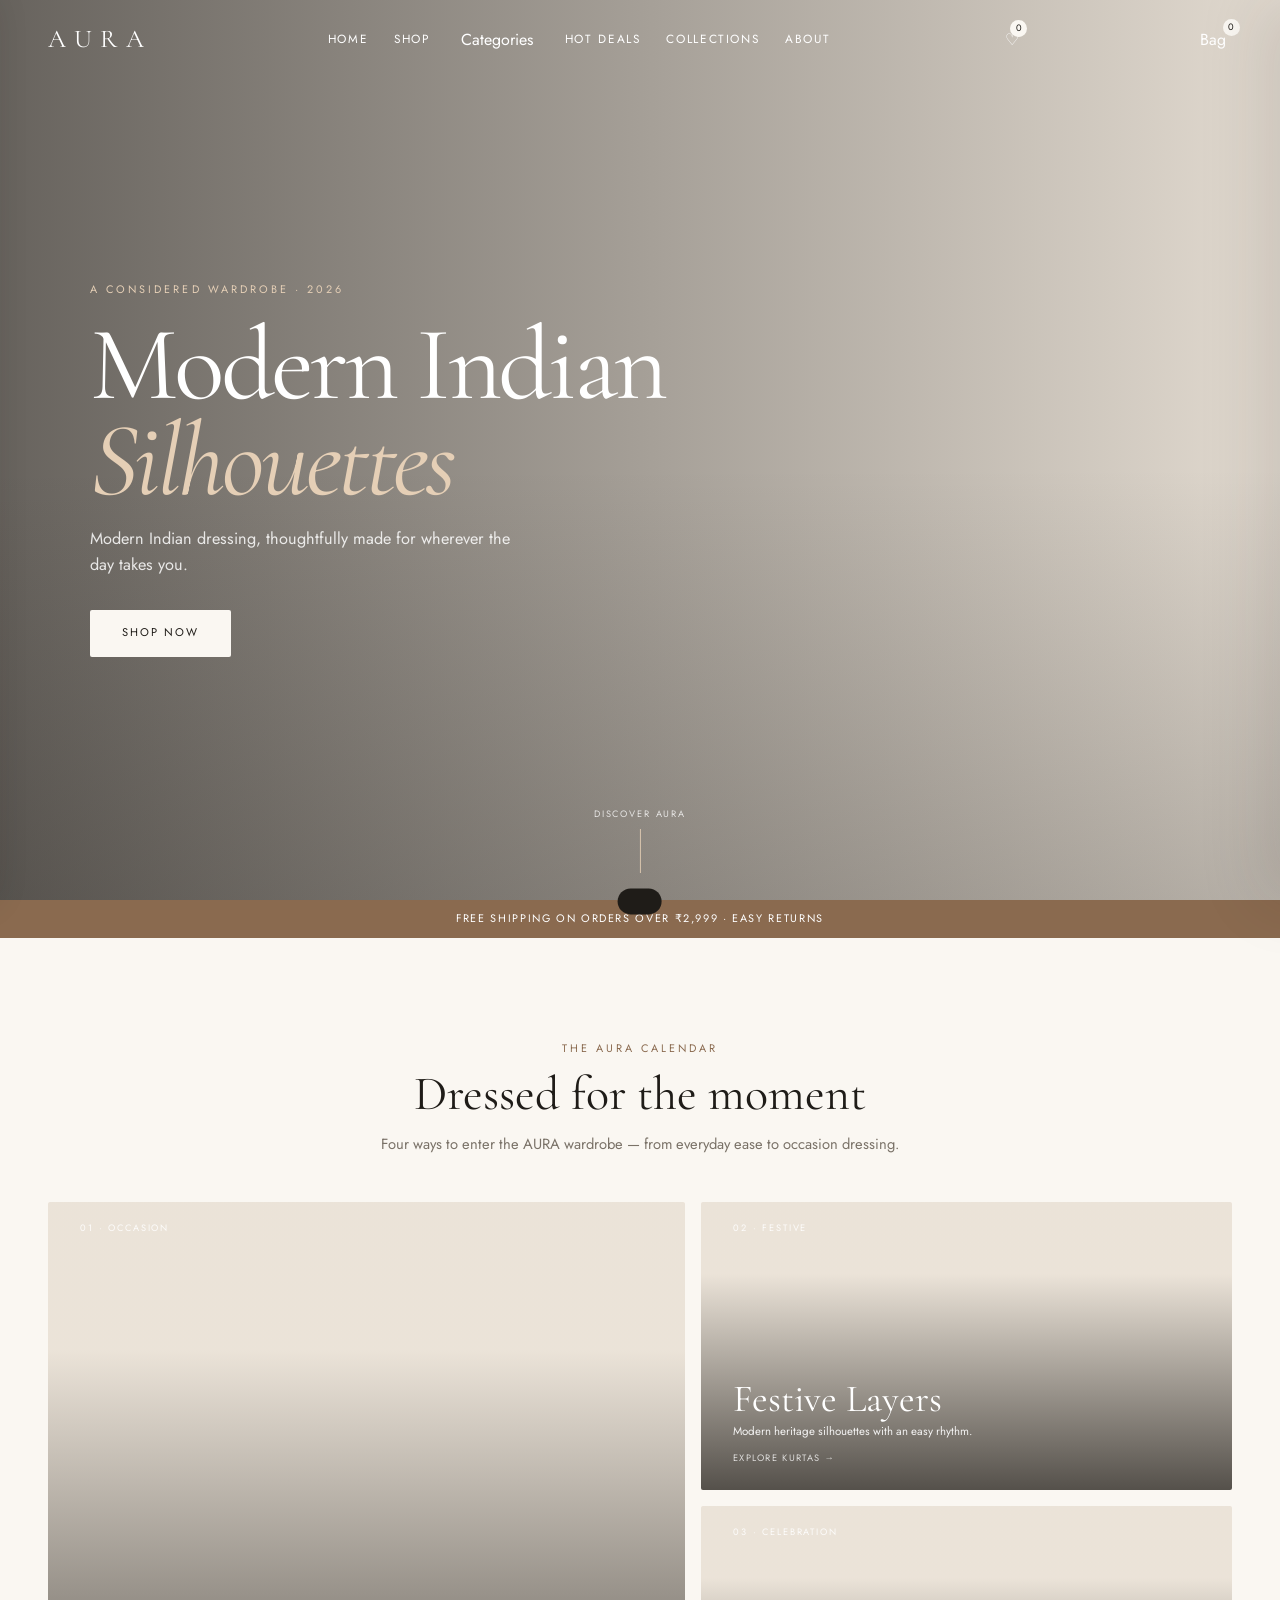
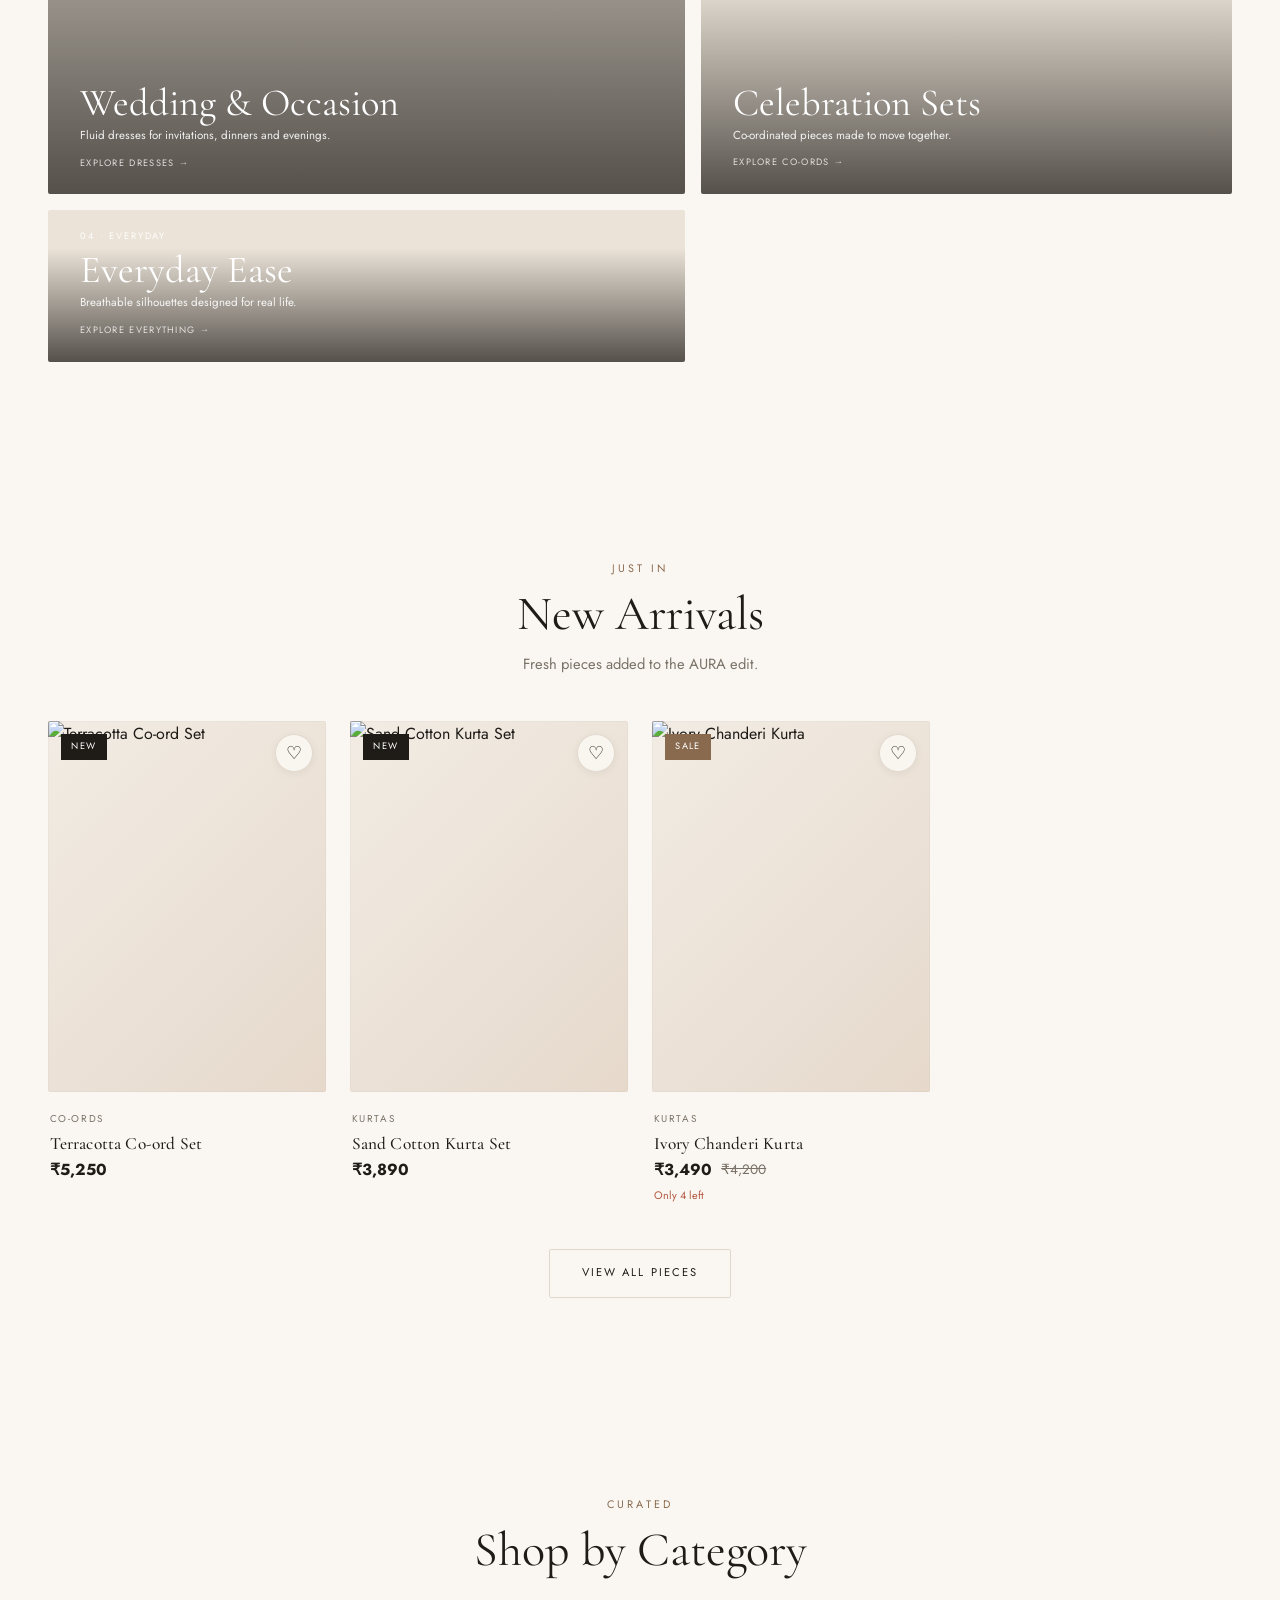
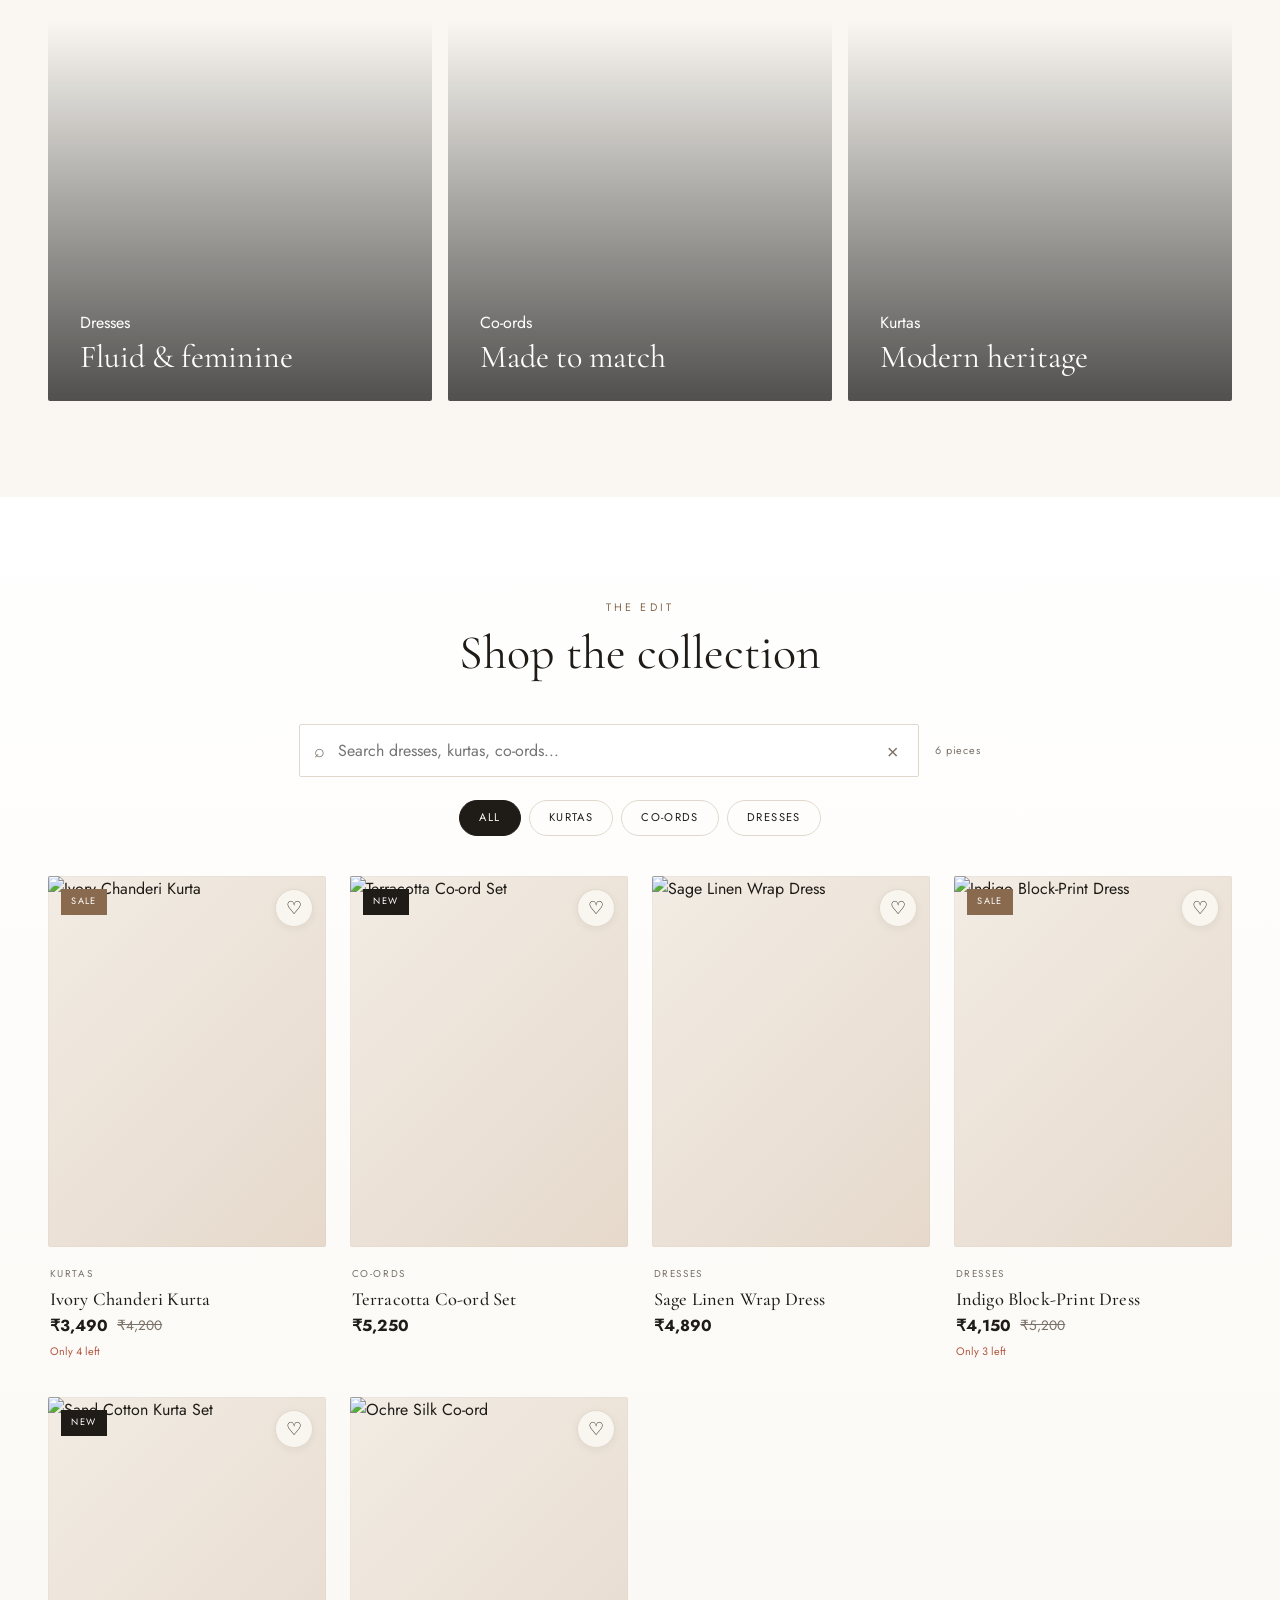
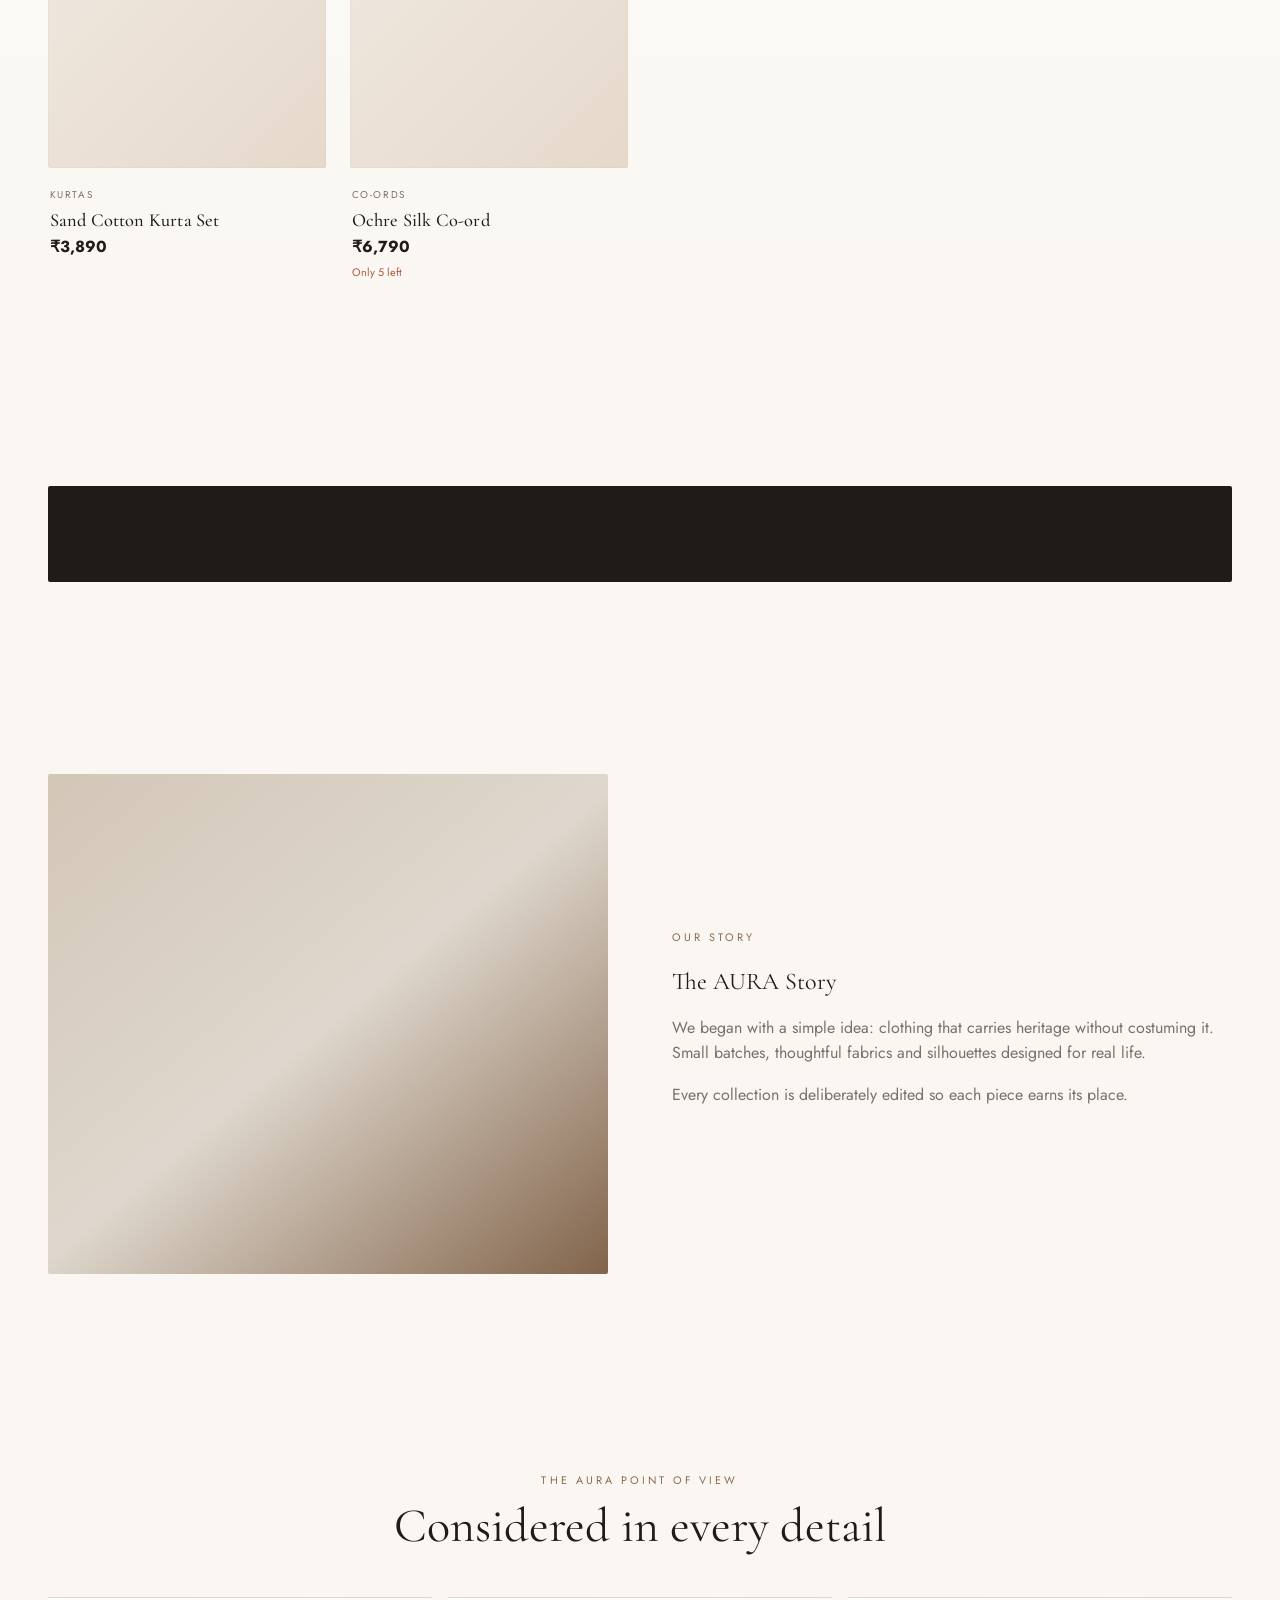
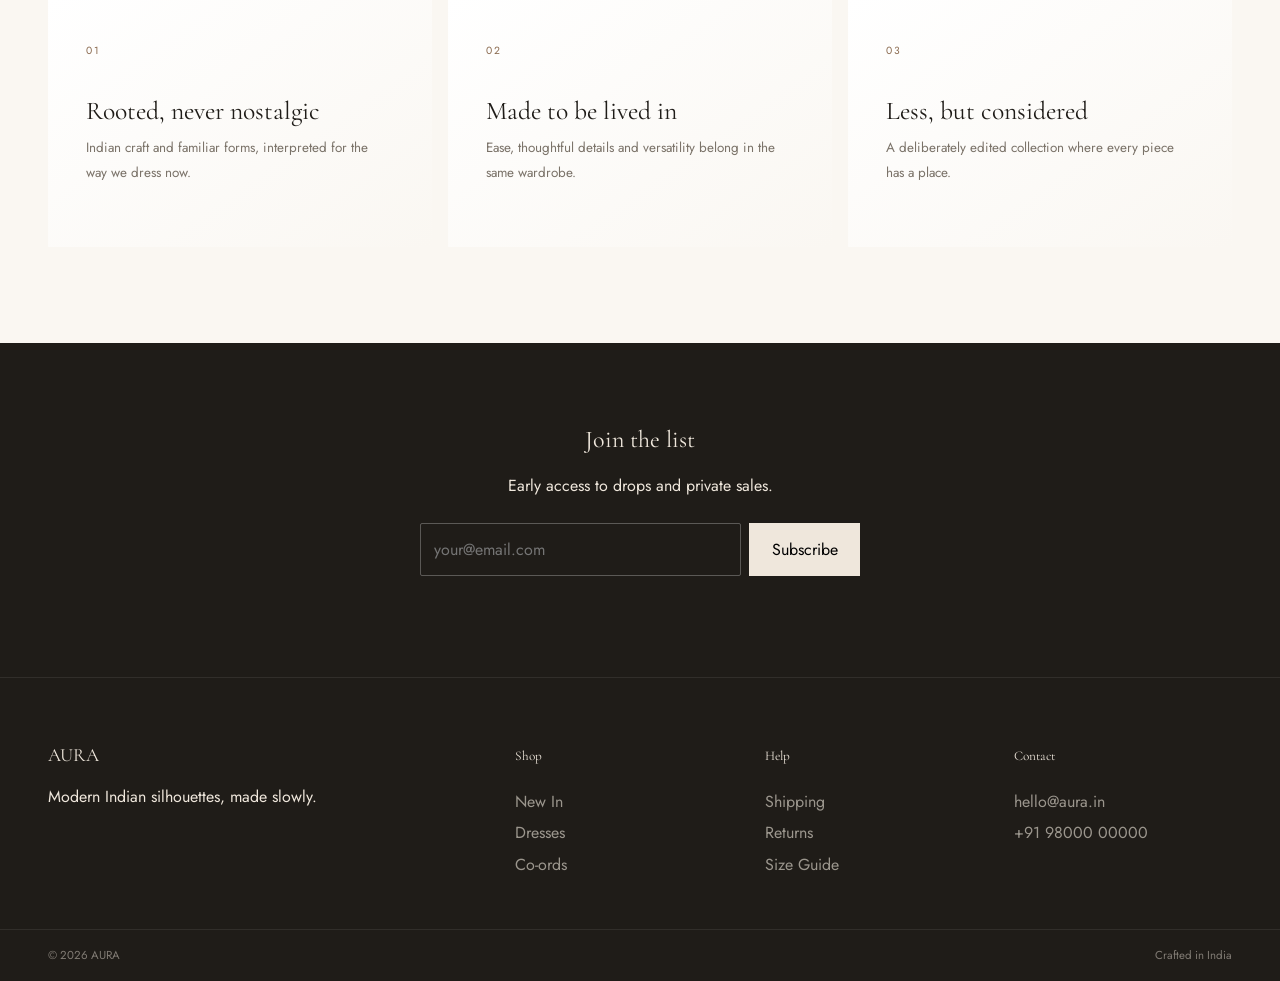
==== commit ee0b69e0: "6th" ====
--- a/index.html
+++ b/index.html
@@ -4,6 +4,9 @@
   <meta charset="utf-8">
   <meta name="viewport" content="width=device-width,initial-scale=1">
   <title>AURA — Modern Indian Silhouettes</title>
+  <link rel="preconnect" href="https://fonts.googleapis.com">
+  <link rel="preconnect" href="https://fonts.gstatic.com" crossorigin>
+  <link href="https://fonts.googleapis.com/css2?family=Cormorant+Garamond:ital,wght@0,400;0,500;1,400;1,500&family=Jost:wght@300;400;500;600&display=swap" rel="stylesheet">
   <link rel="stylesheet" href="style.css">
 </head>
 
@@ -16,16 +19,15 @@
 
     <button class="burger" id="menuBtn" aria-label="Open menu">☰</button>
 
-    <a class="logo" href="#">AURA</a>
+    <a class="logo" href="#top">AURA</a>
 
     <nav class="links">
-      <a href="#">Home</a>
+      <a href="#top">Home</a>
       <a href="#shop">Shop</a>
       <button class="nav-category-btn" type="button" data-category-toggle>Categories</button>
       <a href="hot-deals.html" class="hot-deals-link">Hot Deals</a>
       <a href="#collections">Collections</a>
       <a href="#about">About</a>
-      <a href="admin.html" class="admin-link">Admin</a>
     </nav>
 
     <a class="wishlist-btn desktop-wishlist" href="wishlist.html" aria-label="Wishlist">♡ <span class="wishlist-count" id="wishlistCount">0</span></a>
@@ -37,9 +39,9 @@
   </div>
 </header>
 
-<section class="hero">
+<section class="hero" id="top">
   <div class="hero-content">
-    <span class="eyebrow">New Collection · AW26</span>
+    <span class="eyebrow">A considered wardrobe · 2026</span>
 
     <h1>
       Modern Indian<br>
@@ -47,14 +49,12 @@
     </h1>
 
     <p>
-      Hand-finished pieces in breathable fabrics,
-      cut for the way you actually live.
+      Modern Indian dressing, thoughtfully made for wherever the day takes you.
     </p>
 
     <a href="#shop" class="btn btn-solid">Shop Now</a>
-    <div></div>
-    
-  </div>
+  </div>
+  <a class="scroll-cue" href="#seasonal" aria-label="Scroll to explore">Discover AURA</a>
 </section>
 <div class="promo-strip">
   Free shipping on orders over ₹2,999 · Easy returns
@@ -229,26 +229,26 @@
 <section class="section">
 
   <div class="section-head">
-    <span class="eyebrow">Loved By You</span>
-    <h2>Customer Reviews</h2>
-  </div>
-
-  <div class="reviews">
-
-    <blockquote>
-      <p>“The kurta set fits like it was stitched for me.”</p>
-      <cite>Meera R.</cite>
-    </blockquote>
-
-    <blockquote>
-      <p>“The colours don't fade, and that's rare at this price.”</p>
-      <cite>Ananya S.</cite>
-    </blockquote>
-
-    <blockquote>
-      <p>“Wore the co-ord to a wedding and to work.”</p>
-      <cite>Divya K.</cite>
-    </blockquote>
+    <span class="eyebrow">The AURA point of view</span>
+    <h2>Considered in every detail</h2>
+  </div>
+
+  <div class="reviews brand-pillars">
+    <article>
+      <span class="pillar-index">01</span>
+      <h3>Rooted, never nostalgic</h3>
+      <p>Indian craft and familiar forms, interpreted for the way we dress now.</p>
+    </article>
+    <article>
+      <span class="pillar-index">02</span>
+      <h3>Made to be lived in</h3>
+      <p>Ease, thoughtful details and versatility belong in the same wardrobe.</p>
+    </article>
+    <article>
+      <span class="pillar-index">03</span>
+      <h3>Less, but considered</h3>
+      <p>A deliberately edited collection where every piece has a place.</p>
+    </article>
 
   </div>
 
@@ -265,9 +265,7 @@
       Early access to drops and private sales.
     </p>
 
-    <form
-      class="nl-form"
-      onsubmit="event.preventDefault();this.reset();alert('Subscribed ✓')">
+    <form class="nl-form" id="newsletterForm">
 
       <input
         type="email"
@@ -277,6 +275,7 @@
       <button>Subscribe</button>
 
     </form>
+    <p class="newsletter-note" id="newsletterNote" aria-live="polite"></p>
 
   </div>
 
@@ -328,13 +327,12 @@
     <button id="closeMenu">×</button>
   </div>
 
-  <a href="#">Home</a>
+  <a href="#top">Home</a>
   <a href="#shop">Shop</a>
   <div class="mobile-category-group"><button class="mobile-category-toggle" type="button">Categories <span>+</span></button><div class="mobile-category-list"><button data-category="Dresses">Dresses</button><button data-category="Kurtas">Kurtas</button><button data-category="Co-ords">Co-ords</button><button data-category="All">All pieces</button><a href="hot-deals.html">Hot Deals</a></div></div>
   <a href="#collections">Collections</a>
   <a href="#about">About</a>
   <a href="wishlist.html">Wishlist</a>
-  <a href="admin.html">Admin</a>
 
 </div>
 
--- a/style.css
+++ b/style.css
@@ -12,7 +12,7 @@
   --danger:#b4553f;
   --serif:'Cormorant Garamond',serif;
   --sans:'Jost',sans-serif;
-  --r:5px;
+  --r:2px;
 
   --ease:cubic-bezier(.16,1,.3,1);
   --ease-soft:cubic-bezier(.22,1,.36,1);
@@ -90,7 +90,7 @@
 
 /* ---------- HEADER ---------- */
 .nav{
-  position:absolute;
+  position:fixed;
   top:0;
   left:0;
   right:0;
@@ -103,11 +103,14 @@
     backdrop-filter .5s var(--ease);
 }
 .nav.solid{
-  background:#faf7f2ee;
-  backdrop-filter:blur(14px);
-  box-shadow:0 1px 0 var(--line);
-  padding:.75rem 0;
-}
+  background:rgba(250,247,242,.94);
+  backdrop-filter:blur(18px);
+  box-shadow:0 1px 0 rgba(31,28,24,.08);
+  padding:.8rem 0;
+}
+.nav:not(.solid) .logo,.nav:not(.solid) .links a,.nav:not(.solid) .nav-category-btn,
+.nav:not(.solid) .cart-btn,.nav:not(.solid) .wishlist-btn,.nav:not(.solid) .burger{color:#fff}
+.nav:not(.solid) .cart-count,.nav:not(.solid) .wishlist-count{background:var(--bone);color:var(--ink)}
 .nav-inner{
   width:min(1280px,100%);
   margin:auto;
@@ -185,36 +188,45 @@
   min-height:min(900px,100svh);
   display:grid;
   place-items:center;
-  text-align:center;
-  padding:7rem 1.2rem 5rem;
+  text-align:left;
+  padding:7rem clamp(1rem,7vw,7rem) 5rem;
   overflow:hidden;
   background:
-    radial-gradient(ellipse 70% 55% at 50% 10%,#e2d5c5,transparent 70%),
-    linear-gradient(170deg,var(--sand),var(--bone) 60%,var(--clay));
+    linear-gradient(90deg,rgba(20,18,16,.62) 0%,rgba(20,18,16,.36) 46%,rgba(20,18,16,.06) 100%),
+    url('https://images.unsplash.com/photo-1515886657613-9f3515b0c78f?auto=format&fit=crop&w=2400&q=88') center 38%/cover,
+    var(--sand);
 }
 .hero:before{
   content:'';
   position:absolute;
   inset:0;
   pointer-events:none;
-  background:radial-gradient(circle at 50% 35%,transparent 0,rgba(31,28,24,.035) 100%);
+  background:linear-gradient(0deg,rgba(20,18,16,.2),transparent 48%);
 }
 .hero-content{
   position:relative;
   z-index:2;
-  width:min(720px,100%);
+  width:min(1280px,100%);
+  margin:auto;
+  color:#fff;
 }
 .hero h1{
-  font-size:clamp(3rem,8vw,5.5rem);
+  max-width:760px;
+  font-size:clamp(3.8rem,8.2vw,7.5rem);
   margin:1rem 0;
-  letter-spacing:-.015em;
-}
-.hero h1 em{color:var(--accent);font-style:italic}
+  letter-spacing:-.035em;
+  line-height:.92;
+}
+.hero h1 em{color:#e5cfb6;font-style:italic}
 .hero p{
-  max-width:480px;
-  margin:0 auto 2rem;
-  color:var(--muted);
-}
+  max-width:440px;
+  margin:0 0 2rem;
+  color:rgba(255,255,255,.84);
+  font-size:1.02rem;
+}
+.hero .eyebrow{color:#e5cfb6}
+.hero .btn-solid{background:var(--bone);color:var(--ink)}
+.hero .btn-solid:hover{background:#e5cfb6}
 .hero .eyebrow,
 .hero h1,
 .hero p,
@@ -238,13 +250,13 @@
   font-size:.58rem;
   letter-spacing:.2em;
   text-transform:uppercase;
-  color:var(--muted);
+  color:rgba(255,255,255,.78);
 }
 .scroll-cue:after{
   content:'';
   width:1px;
   height:44px;
-  background:var(--accent);
+  background:rgba(229,207,182,.85);
   transform-origin:top;
   animation:cue 2s ease-in-out infinite;
 }
@@ -422,7 +434,7 @@
   position:relative;
   aspect-ratio:3/4;
   overflow:hidden;
-  background:var(--sand);
+  background:linear-gradient(135deg,#f2ece4,#e6d9cc);
   border-radius:var(--r);
 }
 .card-img:after{
@@ -485,6 +497,7 @@
   color:var(--muted);
 }
 .card-info h4{font-size:1.15rem;margin:.25rem 0}
+.card-info h4{font-weight:500;letter-spacing:.01em}
 .price{display:flex;gap:.6rem;align-items:center}
 .price del{color:var(--muted);font-size:.85rem}
 .stock-note{font-size:.68rem;color:var(--danger);margin-top:.25rem}
@@ -550,7 +563,10 @@
 }
 .story-img{
   min-height:clamp(350px,45vw,500px);
-  background:linear-gradient(140deg,var(--clay),var(--sand),var(--accent));
+  background:
+    linear-gradient(0deg,rgba(31,28,24,.08),rgba(31,28,24,.08)),
+    url('https://images.unsplash.com/photo-1610030469983-98e550d6193c?auto=format&fit=crop&w=1400&q=85') center/cover,
+    linear-gradient(140deg,var(--clay),var(--sand),var(--accent));
   border-radius:var(--r);
   overflow:hidden;
   position:relative;
@@ -752,6 +768,15 @@
   border-radius:var(--r);
   transition:transform .55s var(--ease),box-shadow .55s var(--ease);
 }
+.brand-pillars article{
+  min-height:250px;
+  padding:clamp(1.5rem,3vw,2.4rem);
+  border-top:1px solid var(--line);
+  background:linear-gradient(145deg,#fff,var(--bone));
+}
+.pillar-index{color:var(--accent);font-size:.65rem;letter-spacing:.18em}
+.brand-pillars h3{font-size:1.6rem;margin:2.2rem 0 .7rem}
+.brand-pillars p{max-width:290px;margin:0;color:var(--muted);font-size:.84rem;line-height:1.8}
 blockquote:nth-child(2){transform:translateY(36px)}
 blockquote:hover{
   transform:translateY(-5px);
@@ -829,6 +854,7 @@
   transition:transform .4s var(--ease),background .4s var(--ease);
 }
 .nl-form button:hover{transform:translateY(-2px);background:#fff}
+.newsletter-note{min-height:1.2em;margin:.5rem 0 0;color:#efe7dc99;font-size:.7rem}
 .foot-grid{
   width:min(1280px,100%);
   margin:auto;
@@ -1024,6 +1050,7 @@
 }
 .size-btn:hover{border-color:var(--accent)}
 .size-btn.active{border-color:var(--ink);background:var(--ink);color:white}
+.qty-control button:disabled,#detailAdd:disabled{cursor:not-allowed;opacity:.45}
 .related{padding-top:1rem}
 
 /* ---------- MOBILE MENU ---------- */
@@ -1422,11 +1449,13 @@
   .nav.solid{padding:.65rem 0}
   .logo{font-size:1.4rem;letter-spacing:.27em}
   .hero{
-    min-height:92svh;
-    padding:6.5rem 1rem 4rem;
+    min-height:90svh;
+    padding:7rem 1.25rem 5rem;
+    background-position:58% center;
+    background-image:linear-gradient(90deg,rgba(20,18,16,.62),rgba(20,18,16,.2)),url('https://images.unsplash.com/photo-1515886657613-9f3515b0c78f?auto=format&fit=crop&w=1200&q=85');
   }
-  .hero h1{font-size:clamp(2.8rem,15vw,4.5rem)}
-  .hero p{font-size:.9rem}
+  .hero h1{font-size:clamp(3.2rem,15vw,5rem)}
+  .hero p{font-size:.88rem;max-width:340px}
   .scroll-cue{bottom:1rem}
   .product-grid{grid-template-columns:repeat(2,minmax(0,1fr));gap:.7rem}
   .card-info h4{font-size:1rem}
@@ -1470,6 +1499,8 @@
   .foot-grid{grid-template-columns:1fr}
   .foot-grid>div:first-child{grid-column:auto}
   .foot-bottom{flex-direction:column;text-align:center}
+  .brand-pillars article{min-height:0}
+  .brand-pillars h3{margin:1.2rem 0 .5rem}
   .craft-stats{grid-template-columns:1fr 1fr}
   .craft-copy{min-height:0}
   .lookbook-item{
